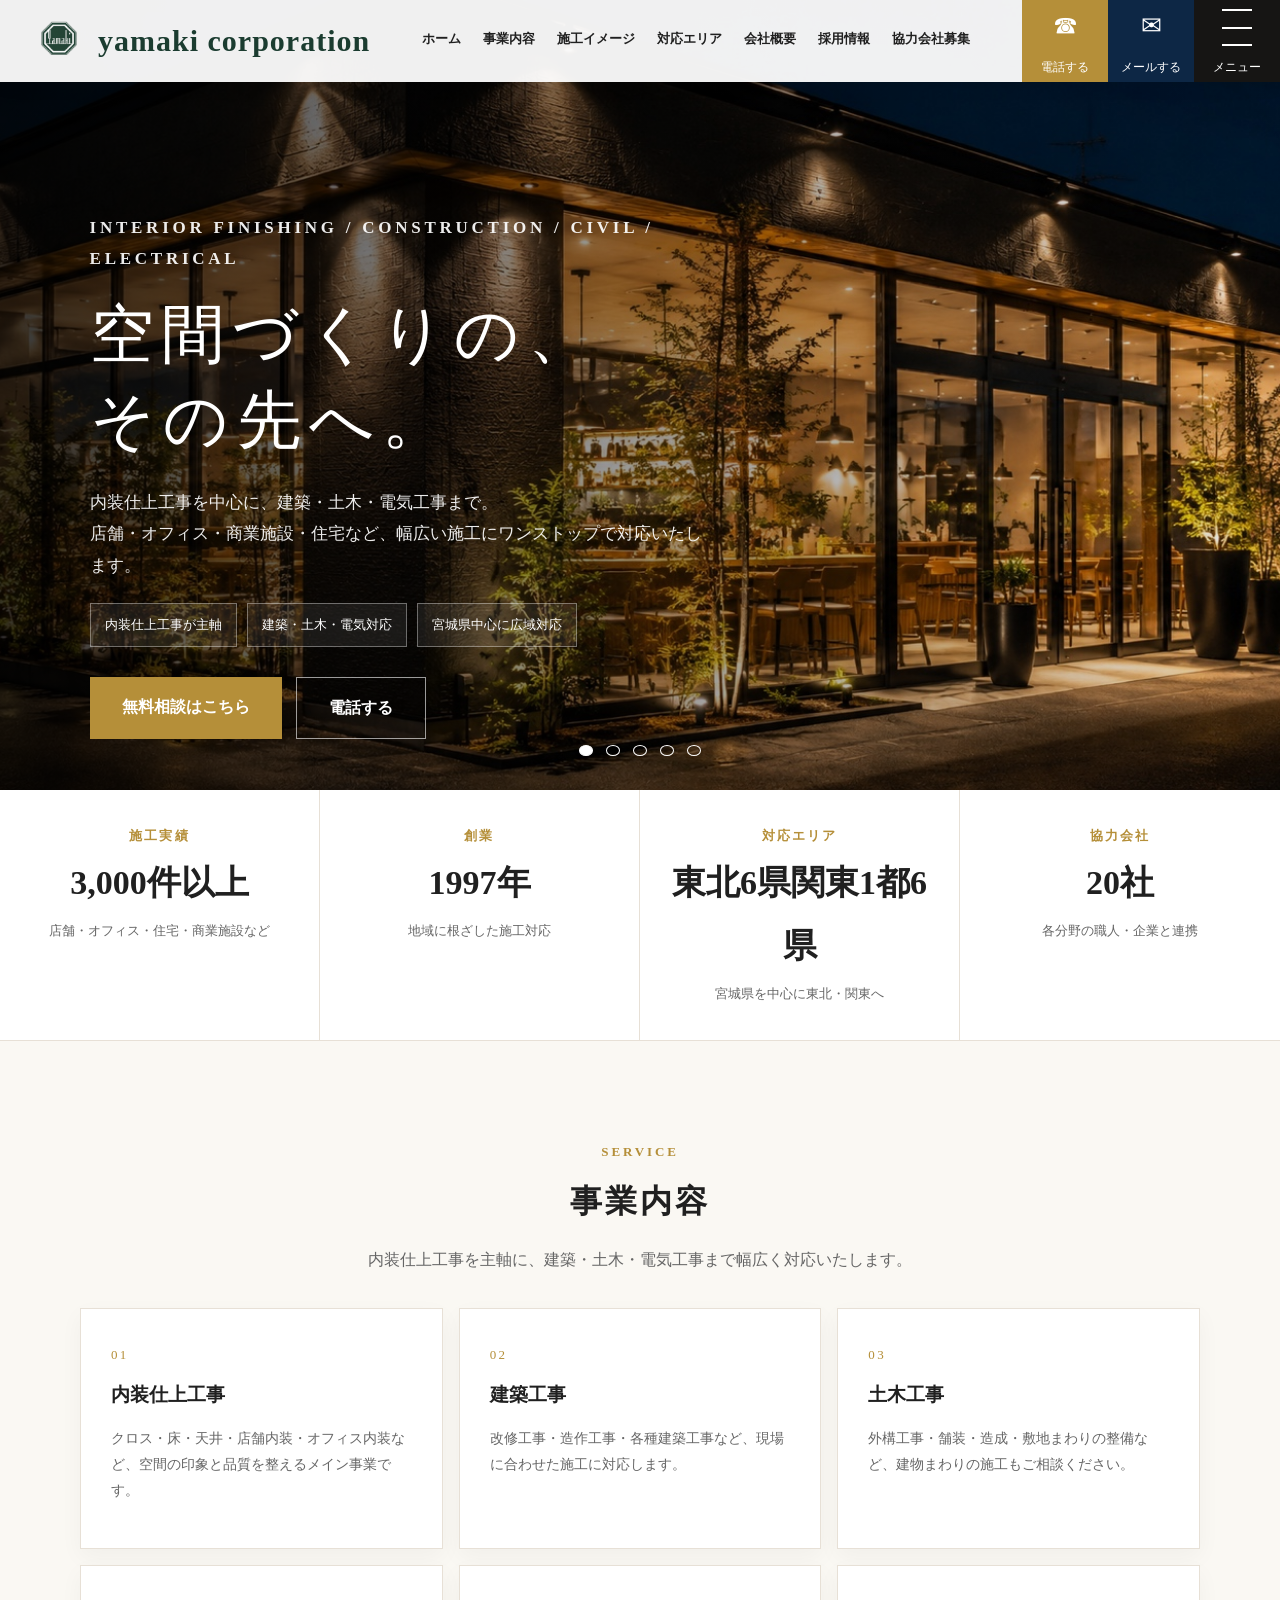
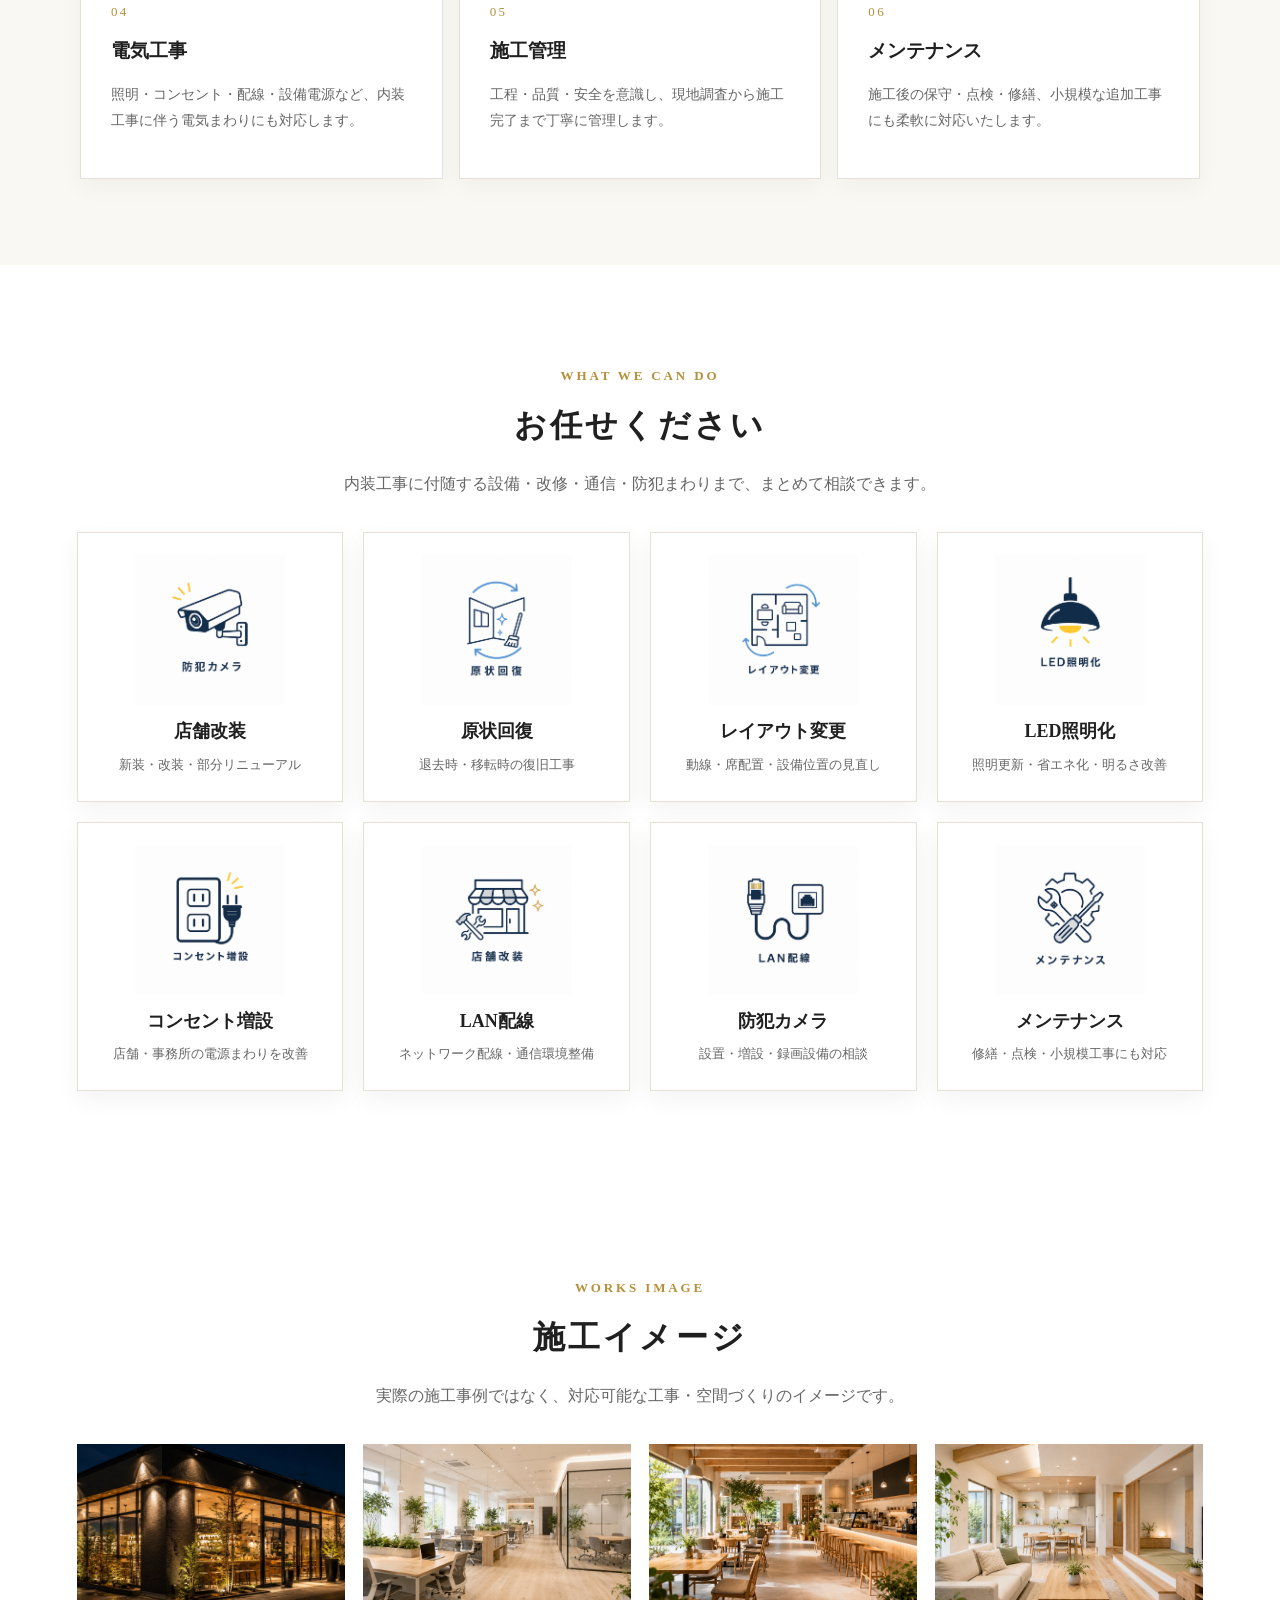
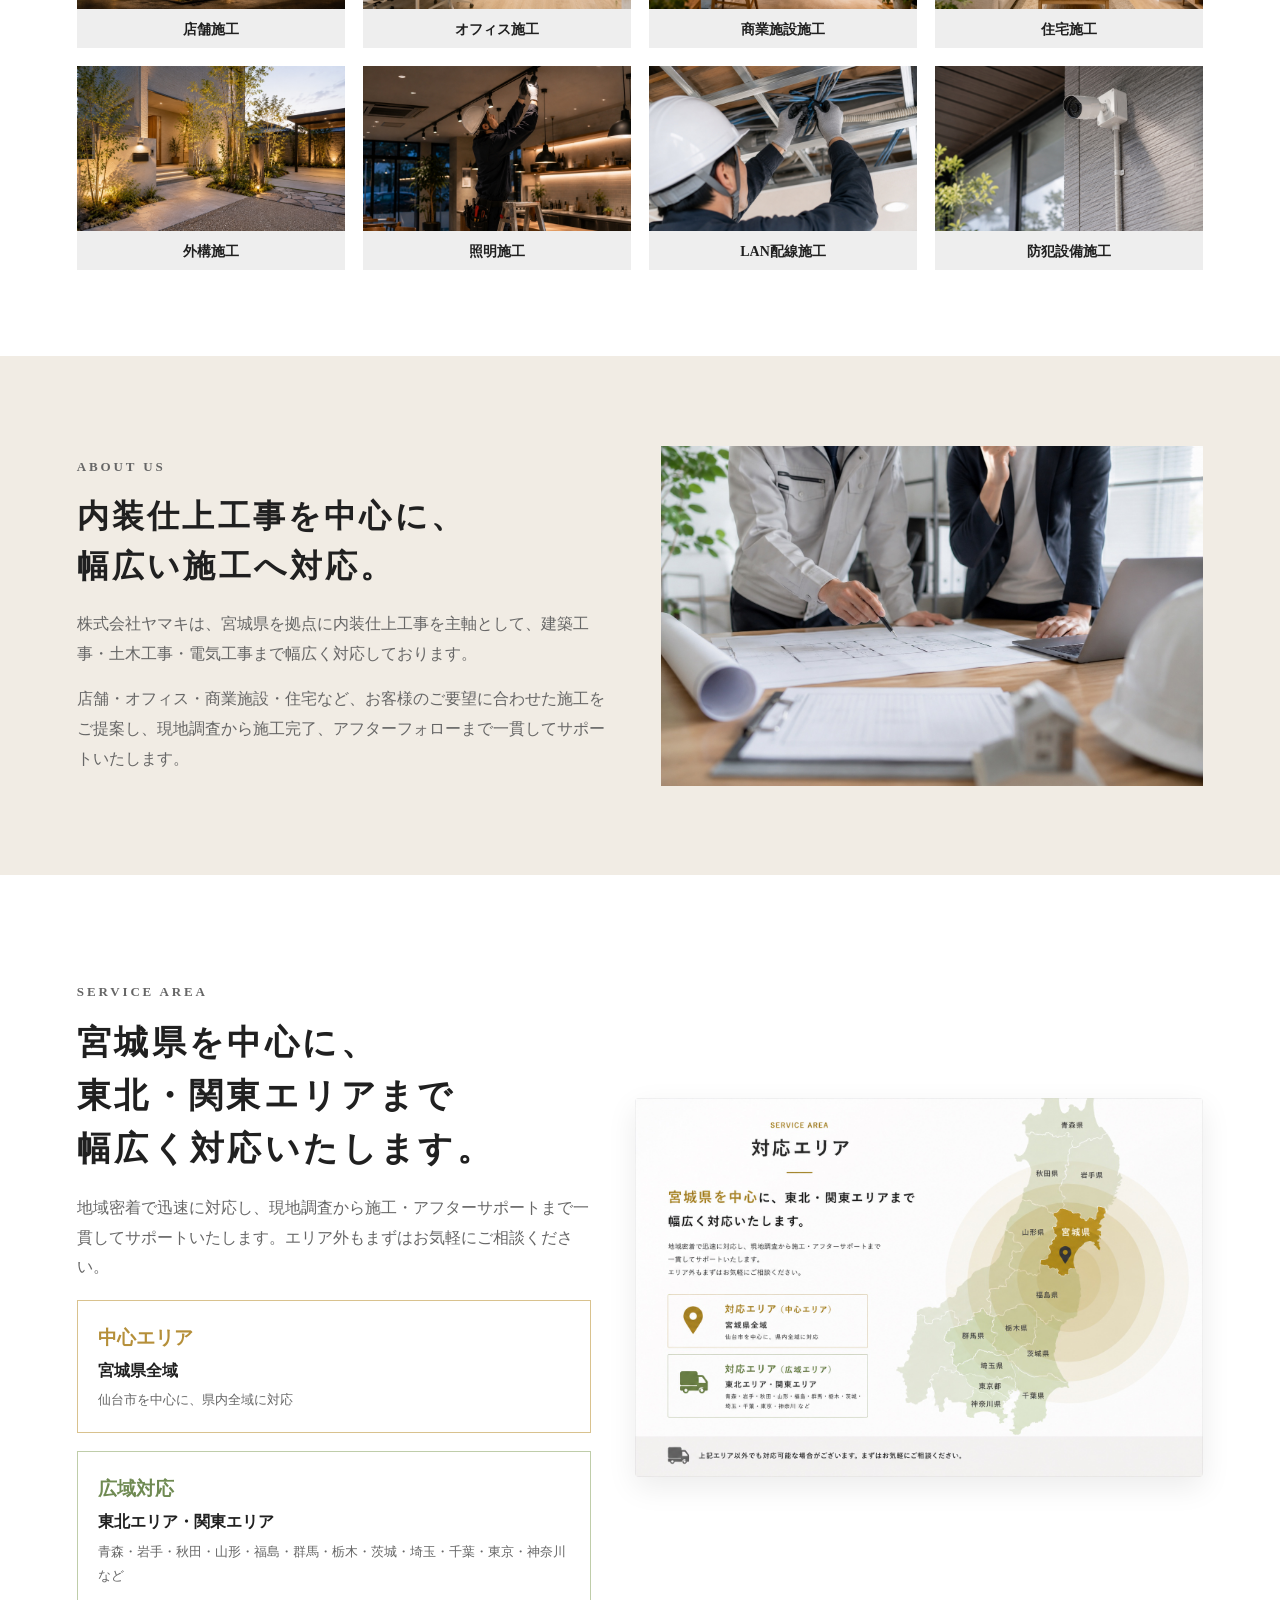
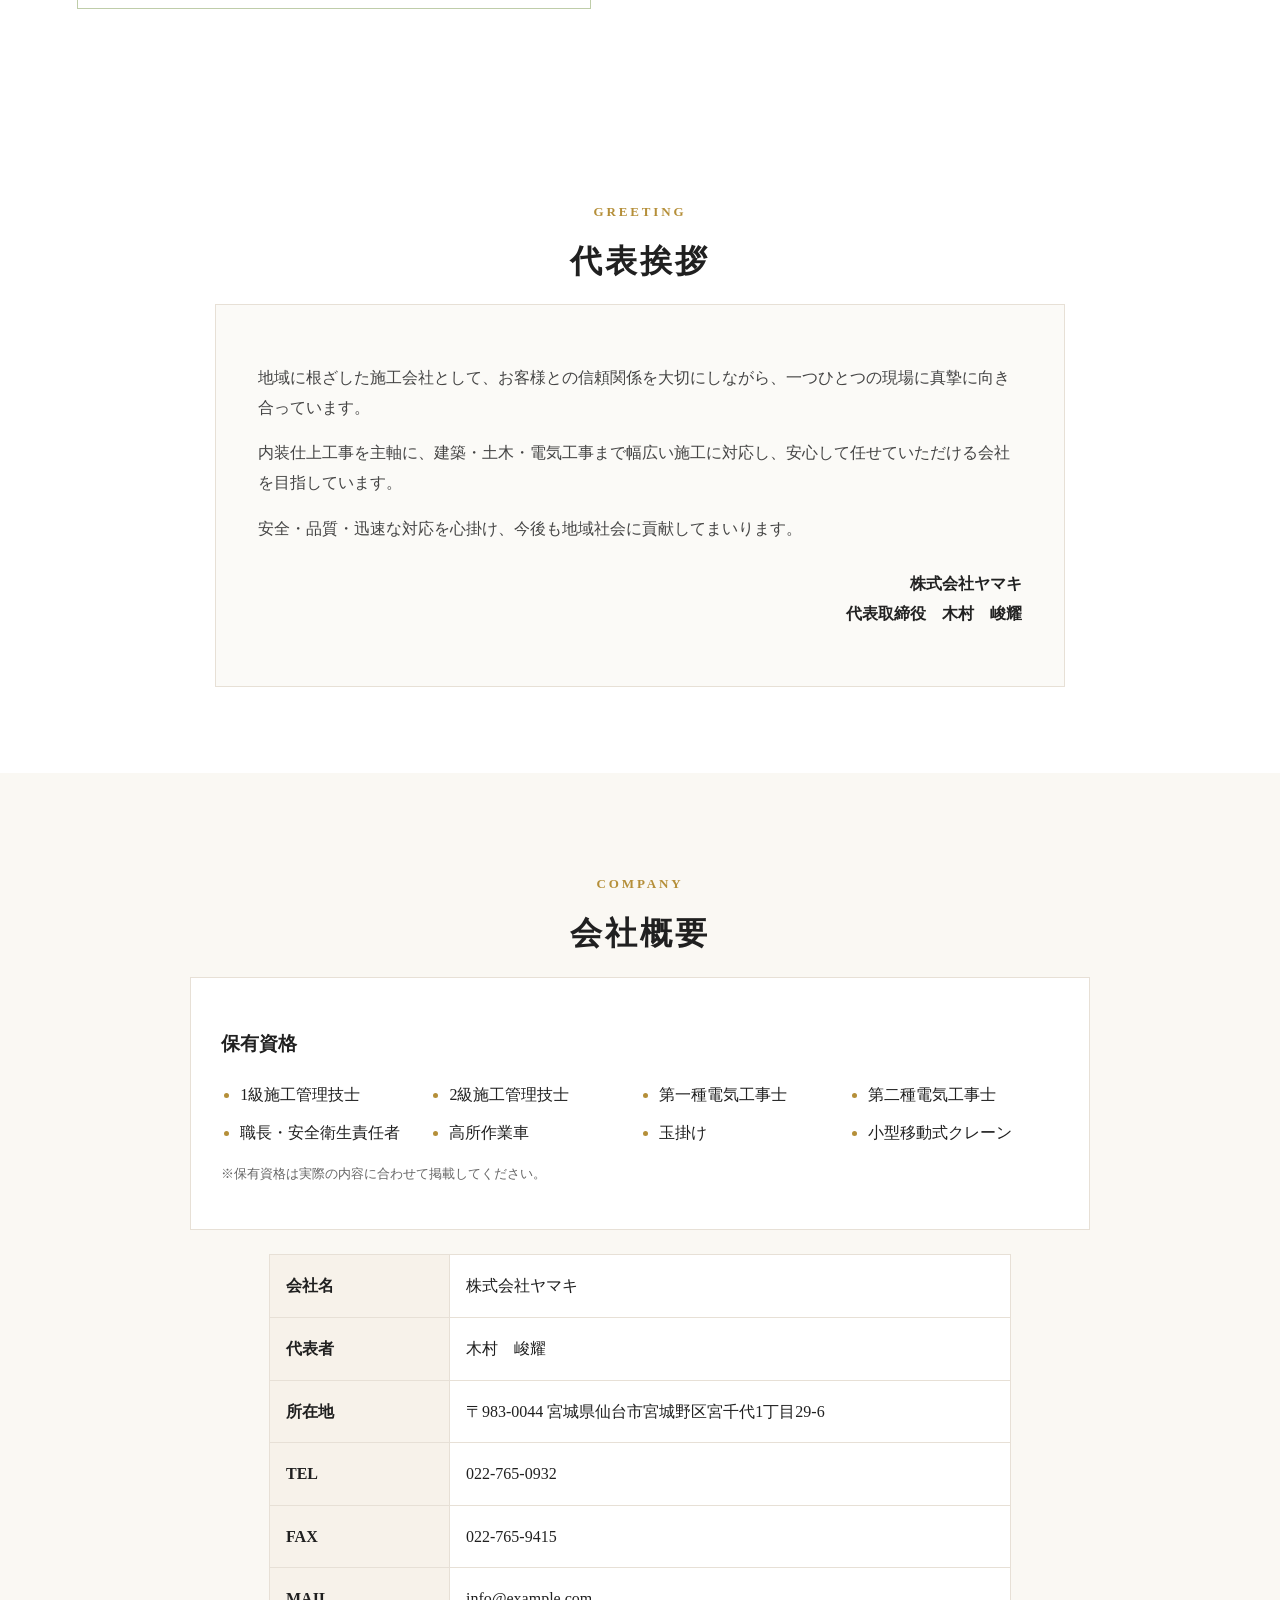
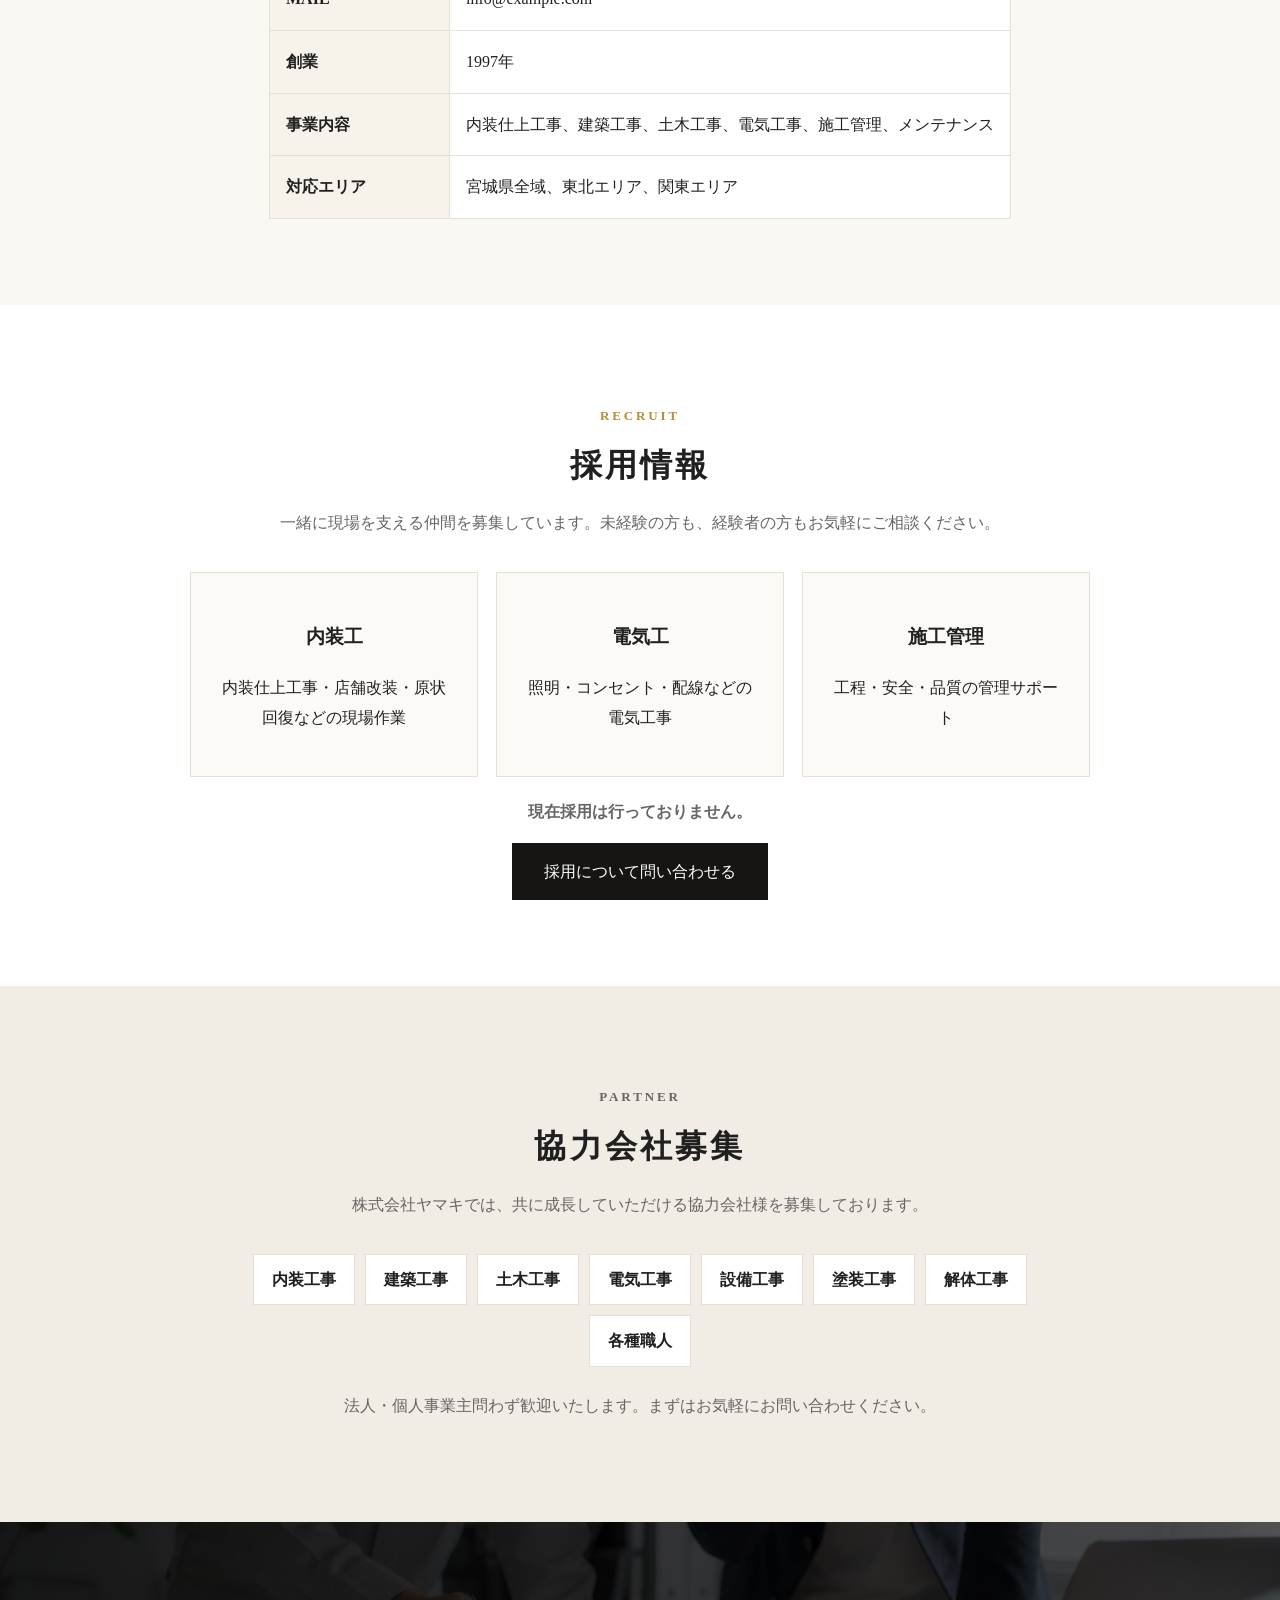
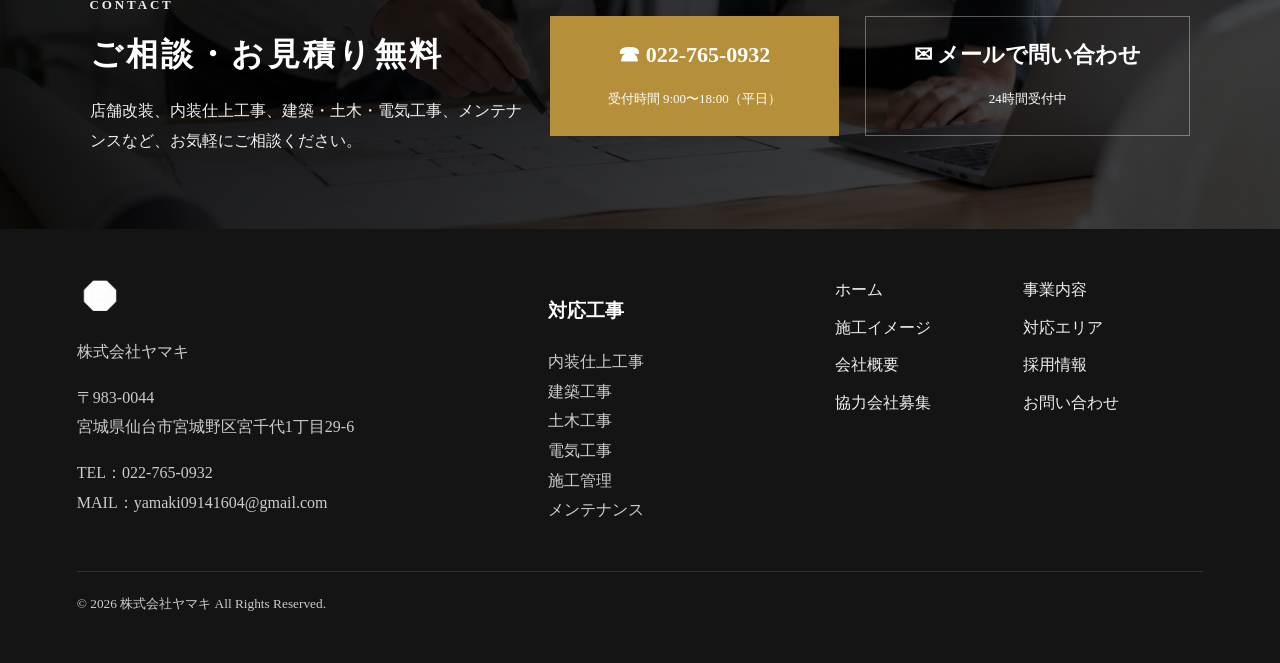
==== index.html @ 766de08d "Update index.html" ====
<!DOCTYPE html>
<html lang="ja">
<head>
  <meta charset="UTF-8" />
  <meta name="viewport" content="width=device-width, initial-scale=1.0" />
  <title>株式会社ヤマキ | 内装仕上工事・建築・土木・電気工事</title>
  <meta name="description" content="宮城県を中心に、内装仕上工事を主軸として建築工事・土木工事・電気工事・通信工事・防犯設備工事まで幅広く対応する総合施工会社です。">
  <link rel="stylesheet" href="style.css" />
</head>
<body>
<header class="site-header">
  <a href="#top" class="brand">
    <img src="assets/logo.png" alt="logo">

    <span class="brand-name">
      yamaki corporation
    </span>
  </a>
  <nav class="nav">
    <a href="#top">ホーム</a>
    <a href="#service">事業内容</a>
    <a href="#works">施工イメージ</a>
    <a href="#area">対応エリア</a>
    <a href="#company">会社概要</a>
    <a href="#recruit">採用情報</a>
    <a href="#partner">協力会社募集</a>
  </nav>
  <div class="actions">
    <a class="action tel" href="tel:022-765-0932"><span>☎</span><small>電話する</small></a>
    <a class="action mail" href="mailto:info@example.com"><span>✉</span><small>メールする</small></a>
    <button class="menu" id="menuBtn" aria-label="メニュー"><span></span><span></span><span></span><small>メニュー</small></button>
  </div>
</header>

<div class="drawer" id="drawer">
  <a href="#top">ホーム</a>
  <a href="#service">事業内容</a>
  <a href="#works">施工イメージ</a>
  <a href="#area">対応エリア</a>
  <a href="#greeting">代表挨拶</a>
  <a href="#company">会社概要</a>
  <a href="#recruit">採用情報</a>
  <a href="#partner">協力会社募集</a>
  <a href="#contact">お問い合わせ</a>
</div>

<section id="top" class="hero">
  <div class="slide active" style="background-image:url('assets/hero-night.jpg')"></div>
  <div class="slide" style="background-image:url('assets/cafe.jpg')"></div>
  <div class="slide" style="background-image:url('assets/office.jpg')"></div>
  <div class="slide" style="background-image:url('assets/hero-lighting.jpg')"></div>
  <div class="slide" style="background-image:url('assets/exterior.jpg')"></div>
  <div class="shade"></div>
  <div class="hero-text">
    <p class="en">INTERIOR FINISHING / CONSTRUCTION / CIVIL / ELECTRICAL</p>
    <h1>空間づくりの、<br>その先へ。</h1>
    <p>内装仕上工事を中心に、建築・土木・電気工事まで。<br>店舗・オフィス・商業施設・住宅など、幅広い施工にワンストップで対応いたします。</p>
    <div class="hero-points">
      <span>内装仕上工事が主軸</span>
      <span>建築・土木・電気対応</span>
      <span>宮城県中心に広域対応</span>
    </div>
    <div class="hero-buttons">
      <a href="#contact">無料相談はこちら</a>
      <a href="tel:0220000000" class="outline">電話する</a>
    </div>
  </div>
  <div class="dots" id="dots"></div>
</section>

<main>
<section class="stats">
  <article><span>施工実績</span><strong>3,000件以上</strong><p>店舗・オフィス・住宅・商業施設など</p></article>
  <article><span>創業</span><strong>1997年</strong><p>地域に根ざした施工対応</p></article>
  <article><span>対応エリア</span><strong>東北6県関東1都6県</strong><p>宮城県を中心に東北・関東へ</p></article>
  <article><span>協力会社</span><strong>20社</strong><p>各分野の職人・企業と連携</p></article>
</section>

<section id="service" class="section core-service">
  <p class="en">SERVICE</p>
  <h2>事業内容</h2>
  <p class="lead">内装仕上工事を主軸に、建築・土木・電気工事まで幅広く対応いたします。</p>
  <div class="core-grid">
    <article><span>01</span><h3>内装仕上工事</h3><p>クロス・床・天井・店舗内装・オフィス内装など、空間の印象と品質を整えるメイン事業です。</p></article>
    <article><span>02</span><h3>建築工事</h3><p>改修工事・造作工事・各種建築工事など、現場に合わせた施工に対応します。</p></article>
    <article><span>03</span><h3>土木工事</h3><p>外構工事・舗装・造成・敷地まわりの整備など、建物まわりの施工もご相談ください。</p></article>
    <article><span>04</span><h3>電気工事</h3><p>照明・コンセント・配線・設備電源など、内装工事に伴う電気まわりにも対応します。</p></article>
    <article><span>05</span><h3>施工管理</h3><p>工程・品質・安全を意識し、現地調査から施工完了まで丁寧に管理します。</p></article>
    <article><span>06</span><h3>メンテナンス</h3><p>施工後の保守・点検・修繕、小規模な追加工事にも柔軟に対応いたします。</p></article>
  </div>
</section>

<section class="section icon-service">
  <p class="en">WHAT WE CAN DO</p>
  <h2>お任せください</h2>
  <p class="lead">内装工事に付随する設備・改修・通信・防犯まわりまで、まとめて相談できます。</p>
  <div class="icon-grid">
    <article><img src="assets/icon-shop.png" alt="店舗改装"><h3>店舗改装</h3><p>新装・改装・部分リニューアル</p></article>
    <article><img src="assets/icon-restore.png" alt="原状回復"><h3>原状回復</h3><p>退去時・移転時の復旧工事</p></article>
    <article><img src="assets/icon-layout.png" alt="レイアウト変更"><h3>レイアウト変更</h3><p>動線・席配置・設備位置の見直し</p></article>
    <article><img src="assets/icon-led.png" alt="LED照明化"><h3>LED照明化</h3><p>照明更新・省エネ化・明るさ改善</p></article>
    <article><img src="assets/icon-outlet.png" alt="コンセント増設"><h3>コンセント増設</h3><p>店舗・事務所の電源まわりを改善</p></article>
    <article><img src="assets/icon-lan.png" alt="LAN配線"><h3>LAN配線</h3><p>ネットワーク配線・通信環境整備</p></article>
    <article><img src="assets/icon-camera.png" alt="防犯カメラ"><h3>防犯カメラ</h3><p>設置・増設・録画設備の相談</p></article>
    <article><img src="assets/icon-maintenance.png" alt="メンテナンス"><h3>メンテナンス</h3><p>修繕・点検・小規模工事にも対応</p></article>
  </div>
</section>

<section id="works" class="section works">
  <p class="en">WORKS IMAGE</p>
  <h2>施工イメージ</h2>
  <p class="lead">実際の施工事例ではなく、対応可能な工事・空間づくりのイメージです。</p>
  <div class="works-grid">
    <figure><img src="assets/hero-night.jpg" alt="店舗施工"><figcaption>店舗施工</figcaption></figure>
    <figure><img src="assets/office.jpg" alt="オフィス施工"><figcaption>オフィス施工</figcaption></figure>
    <figure><img src="assets/cafe.jpg" alt="商業施設施工"><figcaption>商業施設施工</figcaption></figure>
    <figure><img src="assets/home.jpg" alt="住宅施工"><figcaption>住宅施工</figcaption></figure>
    <figure><img src="assets/exterior.jpg" alt="外構施工"><figcaption>外構施工</figcaption></figure>
    <figure><img src="assets/hero-lighting.jpg" alt="照明施工"><figcaption>照明施工</figcaption></figure>
    <figure><img src="assets/wiring.jpg" alt="LAN配線施工"><figcaption>LAN配線施工</figcaption></figure>
    <figure><img src="assets/camera-complete.jpg" alt="防犯設備施工"><figcaption>防犯設備施工</figcaption></figure>
  </div>
</section>

<section id="about" class="about">
  <div class="about-text">
    <p class="en">ABOUT US</p>
    <h2>内装仕上工事を中心に、<br>幅広い施工へ対応。</h2>
    <p>株式会社ヤマキは、宮城県を拠点に内装仕上工事を主軸として、建築工事・土木工事・電気工事まで幅広く対応しております。</p>
    <p>店舗・オフィス・商業施設・住宅など、お客様のご要望に合わせた施工をご提案し、現地調査から施工完了、アフターフォローまで一貫してサポートいたします。</p>
  </div>
  <img src="assets/meeting.jpg" alt="打ち合わせ風景">
</section>

<section id="area" class="area-section">
  <div class="area-copy">
    <p class="en">SERVICE AREA</p>
    <h2>宮城県を中心に、<br>東北・関東エリアまで<br>幅広く対応いたします。</h2>
    <p>地域密着で迅速に対応し、現地調査から施工・アフターサポートまで一貫してサポートいたします。エリア外もまずはお気軽にご相談ください。</p>
    <div class="area-card"><h3>中心エリア</h3><b>宮城県全域</b><p>仙台市を中心に、県内全域に対応</p></div>
    <div class="area-card wide"><h3>広域対応</h3><b>東北エリア・関東エリア</b><p>青森・岩手・秋田・山形・福島・群馬・栃木・茨城・埼玉・千葉・東京・神奈川 など</p></div>
  </div>
  <div class="map-wrap"><img src="assets/area-map.jpg" alt="対応エリア"></div>
</section>

<section id="greeting" class="greeting section">
  <p class="en">GREETING</p>
  <h2>代表挨拶</h2>
  <div class="greeting-box">
    <p>地域に根ざした施工会社として、お客様との信頼関係を大切にしながら、一つひとつの現場に真摯に向き合っています。</p>
    <p>内装仕上工事を主軸に、建築・土木・電気工事まで幅広い施工に対応し、安心して任せていただける会社を目指しています。</p>
    <p>安全・品質・迅速な対応を心掛け、今後も地域社会に貢献してまいります。</p>
    <p class="signature">株式会社ヤマキ<br>代表取締役　木村　峻耀</p>
  </div>
</section>

<section id="company" class="section company">
  <p class="en">COMPANY</p>
  <h2>会社概要</h2>
  <div class="license-block">
    <h3>保有資格</h3>
    <ul>
      <li>1級施工管理技士</li>
      <li>2級施工管理技士</li>
      <li>第一種電気工事士</li>
      <li>第二種電気工事士</li>
      <li>職長・安全衛生責任者</li>
      <li>高所作業車</li>
      <li>玉掛け</li>
      <li>小型移動式クレーン</li>
    </ul>
    <p>※保有資格は実際の内容に合わせて掲載してください。</p>
  </div>
  <table>
    <tr><th>会社名</th><td>株式会社ヤマキ</td></tr>
    <tr><th>代表者</th><td>木村　峻耀</td></tr>
    <tr><th>所在地</th><td>〒983-0044 宮城県仙台市宮城野区宮千代1丁目29-6</td></tr>
    <tr><th>TEL</th><td>022-765-0932</td></tr>
    <tr><th>FAX</th><td>022-765-9415</td></tr>
    <tr><th>MAIL</th><td>info@example.com</td></tr>
    <tr><th>創業</th><td>1997年</td></tr>
    <tr><th>事業内容</th><td>内装仕上工事、建築工事、土木工事、電気工事、施工管理、メンテナンス</td></tr>
    <tr><th>対応エリア</th><td>宮城県全域、東北エリア、関東エリア</td></tr>
  </table>
</section>

<section id="recruit" class="recruit section">
  <p class="en">RECRUIT</p>
  <h2>採用情報</h2>
  <p class="lead">一緒に現場を支える仲間を募集しています。未経験の方も、経験者の方もお気軽にご相談ください。</p>
  <div class="recruit-grid">
    <article><h3>内装工</h3><p>内装仕上工事・店舗改装・原状回復などの現場作業</p></article>
    <article><h3>電気工</h3><p>照明・コンセント・配線などの電気工事</p></article>
    <article><h3>施工管理</h3><p>工程・安全・品質の管理サポート</p></article>
  </div>
  <p class="recruit-note">現在採用は行っておりません。</p>
  <a class="recruit-btn" href="#contact">採用について問い合わせる</a>
</section>

<section id="partner" class="partner section">
  <p class="en">PARTNER</p>
  <h2>協力会社募集</h2>
  <p class="lead">株式会社ヤマキでは、共に成長していただける協力会社様を募集しております。</p>
  <div class="partner-tags">
    <span>内装工事</span><span>建築工事</span><span>土木工事</span><span>電気工事</span><span>設備工事</span><span>塗装工事</span><span>解体工事</span><span>各種職人</span>
  </div>
  <p>法人・個人事業主問わず歓迎いたします。まずはお気軽にお問い合わせください。</p>
</section>

<section id="contact" class="contact">
  <div>
    <p class="en">CONTACT</p>
    <h2>ご相談・お見積り無料</h2>
    <p>店舗改装、内装仕上工事、建築・土木・電気工事、メンテナンスなど、お気軽にご相談ください。</p>
  </div>
  <a class="contact-tel" href="tel:022-765-0932">☎ 022-765-0932<br><small>受付時間 9:00〜18:00（平日）</small></a>
  <a class="contact-mail" href="mailto:info@example.com">✉ メールで問い合わせ<br><small>24時間受付中</small></a>
</section>
</main>

<footer>
  <div class="footer-company">
    <img src="assets/logo.png" alt="logo">
    <p>株式会社ヤマキ</p>
    <p>〒983-0044<br>宮城県仙台市宮城野区宮千代1丁目29-6</p>
    <p>TEL：022-765-0932<br>MAIL：yamaki09141604@gmail.com</p>
  </div>
  <div class="footer-area">
    <h3>対応工事</h3>
    <p>内装仕上工事<br>建築工事<br>土木工事<br>電気工事<br>施工管理<br>メンテナンス</p>
  </div>
  <div class="footer-links">
    <a href="#top">ホーム</a><a href="#service">事業内容</a><a href="#works">施工イメージ</a><a href="#area">対応エリア</a><a href="#company">会社概要</a><a href="#recruit">採用情報</a><a href="#partner">協力会社募集</a><a href="#contact">お問い合わせ</a>
  </div>
  <small>© 2026 株式会社ヤマキ All Rights Reserved.</small>
</footer>

<script src="script.js"></script>
</body>
</html>
---- style.css ----
:root{--gold:#b58f39;--dark:#161514;--navy:#0d2745;--green:#6f8a52;--text:#202020;--muted:#666;--line:#e7e0d6;--paper:#faf8f3}*{box-sizing:border-box}html{scroll-behavior:smooth}body{margin:0;background:var(--paper);color:var(--text);font-family:"Hiragino Mincho ProN","Yu Mincho",serif;line-height:1.85}a{text-decoration:none;color:inherit}img{display:block;max-width:100%}.site-header{position:fixed;z-index:50;top:0;left:0;right:0;height:82px;background:rgba(255,255,255,.94);display:flex;align-items:center;justify-content:space-between;padding-left:34px;box-shadow:0 2px 18px rgba(0,0,0,.08)}.brand img{height:50px;width:auto}.nav{display:flex;gap:22px;font-weight:700;font-size:13px}.nav a{padding:30px 0;border-bottom:3px solid transparent}.nav a:hover{color:var(--gold);border-color:var(--gold)}.actions{display:flex;height:82px}.action,.menu{width:86px;border:0;color:#fff;display:grid;place-items:center;background:var(--dark);font-family:inherit}.action span{font-size:25px}.action small,.menu small{font-size:12px}.tel{background:var(--gold)}.mail{background:var(--navy)}.menu span{width:30px;height:2px;background:#fff;margin:3px 0}.drawer{position:fixed;right:0;top:82px;width:min(360px,88vw);background:rgba(20,20,20,.96);z-index:45;padding:26px;display:grid;gap:14px;transform:translateX(100%);transition:.3s}.drawer.open{transform:translateX(0)}.drawer a{color:#fff;border-bottom:1px solid rgba(255,255,255,.18);padding:12px}.hero{height:790px;position:relative;overflow:hidden;color:#fff}.slide{position:absolute;inset:0;background-size:cover;background-position:center;opacity:0;transform:scale(1.05);transition:opacity 1s,transform 4s}.slide.active{opacity:1;transform:scale(1)}.shade{position:absolute;inset:0;background:linear-gradient(90deg,rgba(0,0,0,.78),rgba(0,0,0,.43) 44%,rgba(0,0,0,.08))}.hero-text{position:relative;z-index:2;padding:195px 7vw 0;max-width:800px}.en{color:var(--gold);font-family:Georgia,serif;letter-spacing:.22em;font-size:13px;font-weight:700}.hero h1{font-size:64px;line-height:1.35;font-weight:500;letter-spacing:.12em;margin:14px 0 22px}.hero p{font-size:17px;color:rgba(255,255,255,.92)}.hero-points{display:flex;gap:10px;flex-wrap:wrap;margin:22px 0}.hero-points span{border:1px solid rgba(255,255,255,.36);background:rgba(255,255,255,.08);padding:9px 14px;font-size:13px}.hero-buttons{display:flex;gap:14px;margin-top:30px}.hero-buttons a{background:var(--gold);padding:15px 32px;font-weight:700}.hero-buttons .outline{background:transparent;border:1px solid rgba(255,255,255,.6)}.dots{position:absolute;z-index:4;bottom:34px;left:50%;transform:translateX(-50%);display:flex;gap:13px}.dots button{width:11px;height:11px;border-radius:50%;border:1px solid #fff;background:transparent}.dots button.active{background:#fff}.section{padding:86px 6vw;text-align:center}h2{font-size:32px;line-height:1.55;letter-spacing:.1em;font-weight:600;margin:6px 0 18px}.lead{color:var(--muted);max-width:860px;margin:0 auto 34px}.stats{display:grid;grid-template-columns:repeat(4,1fr);background:#fff;border-bottom:1px solid var(--line)}.stats article{padding:34px 20px;text-align:center;border-right:1px solid var(--line)}.stats article:last-child{border-right:0}.stats span{display:block;color:var(--gold);font-weight:700;letter-spacing:.16em;font-size:13px}.stats strong{display:block;font-size:34px;margin:4px 0}.stats p{margin:0;color:var(--muted);font-size:13px}.core-service{background:var(--paper)}.core-grid{display:grid;grid-template-columns:repeat(3,1fr);gap:16px;max-width:1120px;margin:0 auto;text-align:left}.core-grid article{background:#fff;border:1px solid var(--line);padding:30px;box-shadow:0 8px 22px rgba(0,0,0,.04)}.core-grid span{font-family:Georgia,serif;color:var(--gold);letter-spacing:.18em;font-size:13px}.core-grid h3{font-size:19px;margin:8px 0}.core-grid p{font-size:14px;color:var(--muted)}.icon-service{background:#fff}.icon-grid{display:grid;grid-template-columns:repeat(4,1fr);gap:20px;max-width:1180px;margin:0 auto}.icon-grid article{background:#fff;border:1px solid var(--line);box-shadow:0 8px 24px rgba(0,0,0,.05);padding:22px 18px 24px;transition:.25s}.icon-grid article:hover{transform:translateY(-4px);box-shadow:0 14px 34px rgba(0,0,0,.09)}.icon-grid img{height:150px;width:150px;margin:0 auto 10px;object-fit:contain}.icon-grid h3{font-size:18px;margin:8px 0 4px}.icon-grid p{font-size:13px;color:var(--muted);margin:0}.works{background:#fff}.works-grid{display:grid;grid-template-columns:repeat(4,1fr);gap:18px;max-width:1180px;margin:0 auto}.works-grid figure{margin:0;overflow:hidden;background:#eee}.works-grid img{height:165px;width:100%;object-fit:cover;transition:.4s}.works-grid figure:hover img{transform:scale(1.05)}.works-grid figcaption{font-weight:700;margin-top:8px;font-size:14px;padding-bottom:5px}.about{display:grid;grid-template-columns:1fr 1fr;gap:42px;align-items:center;padding:86px 6vw;background:#f1ece4}.about-text h2{text-align:left}.about-text p{color:var(--muted)}.about img{height:340px;width:100%;object-fit:cover}.area-section{padding:92px 6vw;background:#fff;display:grid;grid-template-columns:.95fr 1.05fr;gap:44px;align-items:center}.area-copy h2{text-align:left;font-size:34px}.area-copy>p{color:var(--muted)}.area-card{border:1px solid #d9c28e;padding:20px;margin-top:18px;background:#fff}.area-card h3{margin:0;color:var(--gold)}.area-card.wide{border-color:#bfcda9}.area-card.wide h3{color:var(--green)}.area-card p{margin:3px 0 0;font-size:13px;color:var(--muted)}.map-wrap img{width:100%;border-radius:4px;box-shadow:0 10px 30px rgba(0,0,0,.08)}.greeting{background:#fff}.greeting-box{max-width:850px;margin:0 auto;background:#fbfaf7;border:1px solid var(--line);padding:42px;text-align:left}.greeting-box p{color:#444}.signature{text-align:right;font-weight:700;color:#222!important;margin-top:26px}.company{background:var(--paper)}.license-block{max-width:900px;margin:0 auto 24px;background:#fff;border:1px solid var(--line);padding:30px;text-align:left}.license-block ul{display:grid;grid-template-columns:repeat(4,1fr);gap:8px 18px;margin:15px 0;padding-left:1.2em}.license-block li::marker{color:var(--gold)}.license-block p{color:var(--muted);font-size:13px}.company table{max-width:900px;margin:22px auto 0;border-collapse:collapse;background:#fff;text-align:left}.company th,.company td{border:1px solid var(--line);padding:16px}.company th{width:180px;background:#f7f2ea}.recruit{background:#fff}.recruit-grid{display:grid;grid-template-columns:repeat(3,1fr);gap:18px;max-width:900px;margin:0 auto 20px}.recruit-grid article{background:#fbfaf7;border:1px solid var(--line);padding:28px}.recruit-note{color:var(--muted);font-weight:700}.recruit-btn{display:inline-block;background:var(--dark);color:#fff;padding:14px 32px}.partner{background:#f1ece4}.partner-tags{display:flex;gap:10px;flex-wrap:wrap;justify-content:center;max-width:850px;margin:0 auto 24px}.partner-tags span{background:#fff;border:1px solid var(--line);padding:10px 18px;font-weight:700}.partner p{color:var(--muted)}.contact{background:linear-gradient(90deg,rgba(0,0,0,.9),rgba(0,0,0,.68)),url('assets/meeting.jpg') center/cover;display:grid;grid-template-columns:1.2fr .8fr .9fr;gap:26px;align-items:center;color:#fff;padding:58px 7vw}.contact h2{margin:0;text-align:left}.contact p{color:#eee}.contact a{display:block;text-align:center;padding:18px;border:1px solid rgba(255,255,255,.35);font-size:22px;font-weight:700}.contact-tel{background:var(--gold);border-color:var(--gold)!important}.contact small{font-size:13px;font-weight:400}footer{background:#141414;color:#fff;padding:46px 6vw;display:grid;grid-template-columns:1.2fr .7fr 1fr;gap:30px;align-items:start}footer img{height:46px;filter:brightness(0) invert(1);margin-bottom:14px}footer p,footer small{color:#ccc}.footer-links{display:grid;grid-template-columns:repeat(2,1fr);gap:8px;color:#eee}footer small{grid-column:1/-1;border-top:1px solid rgba(255,255,255,.12);padding-top:20px}@media(max-width:1100px){.nav{display:none}.stats,.icon-grid,.works-grid{grid-template-columns:repeat(2,1fr)}.core-grid{grid-template-columns:1fr 1fr}.area-section,.about,.contact,footer{grid-template-columns:1fr}.hero h1{font-size:46px}.license-block ul{grid-template-columns:repeat(2,1fr)}}@media(max-width:600px){.site-header{height:70px;padding-left:16px}.brand img{height:40px}.actions{height:70px}.action,.menu{width:58px}.action small,.menu small{display:none}.drawer{top:70px}.hero{height:730px}.hero-text{padding:135px 24px 0}.hero h1{font-size:34px}.hero-buttons{display:grid}.section,.area-section,.about{padding:64px 22px}.stats,.icon-grid,.core-grid,.works-grid,.recruit-grid{grid-template-columns:1fr}.icon-grid img{height:135px;width:135px}.area-copy h2{font-size:27px}.license-block ul{grid-template-columns:1fr}.contact{padding:42px 22px}.contact a{font-size:18px}.company th,.company td{display:block;width:100%}.company th{border-bottom:0}}.brand{display:flex;align-items:center;gap:14px}.brand-name{font-family:"Times New Roman",serif;font-size:30px;font-weight:600;color:#1b3c30;letter-spacing:1px;white-space:nowrap}
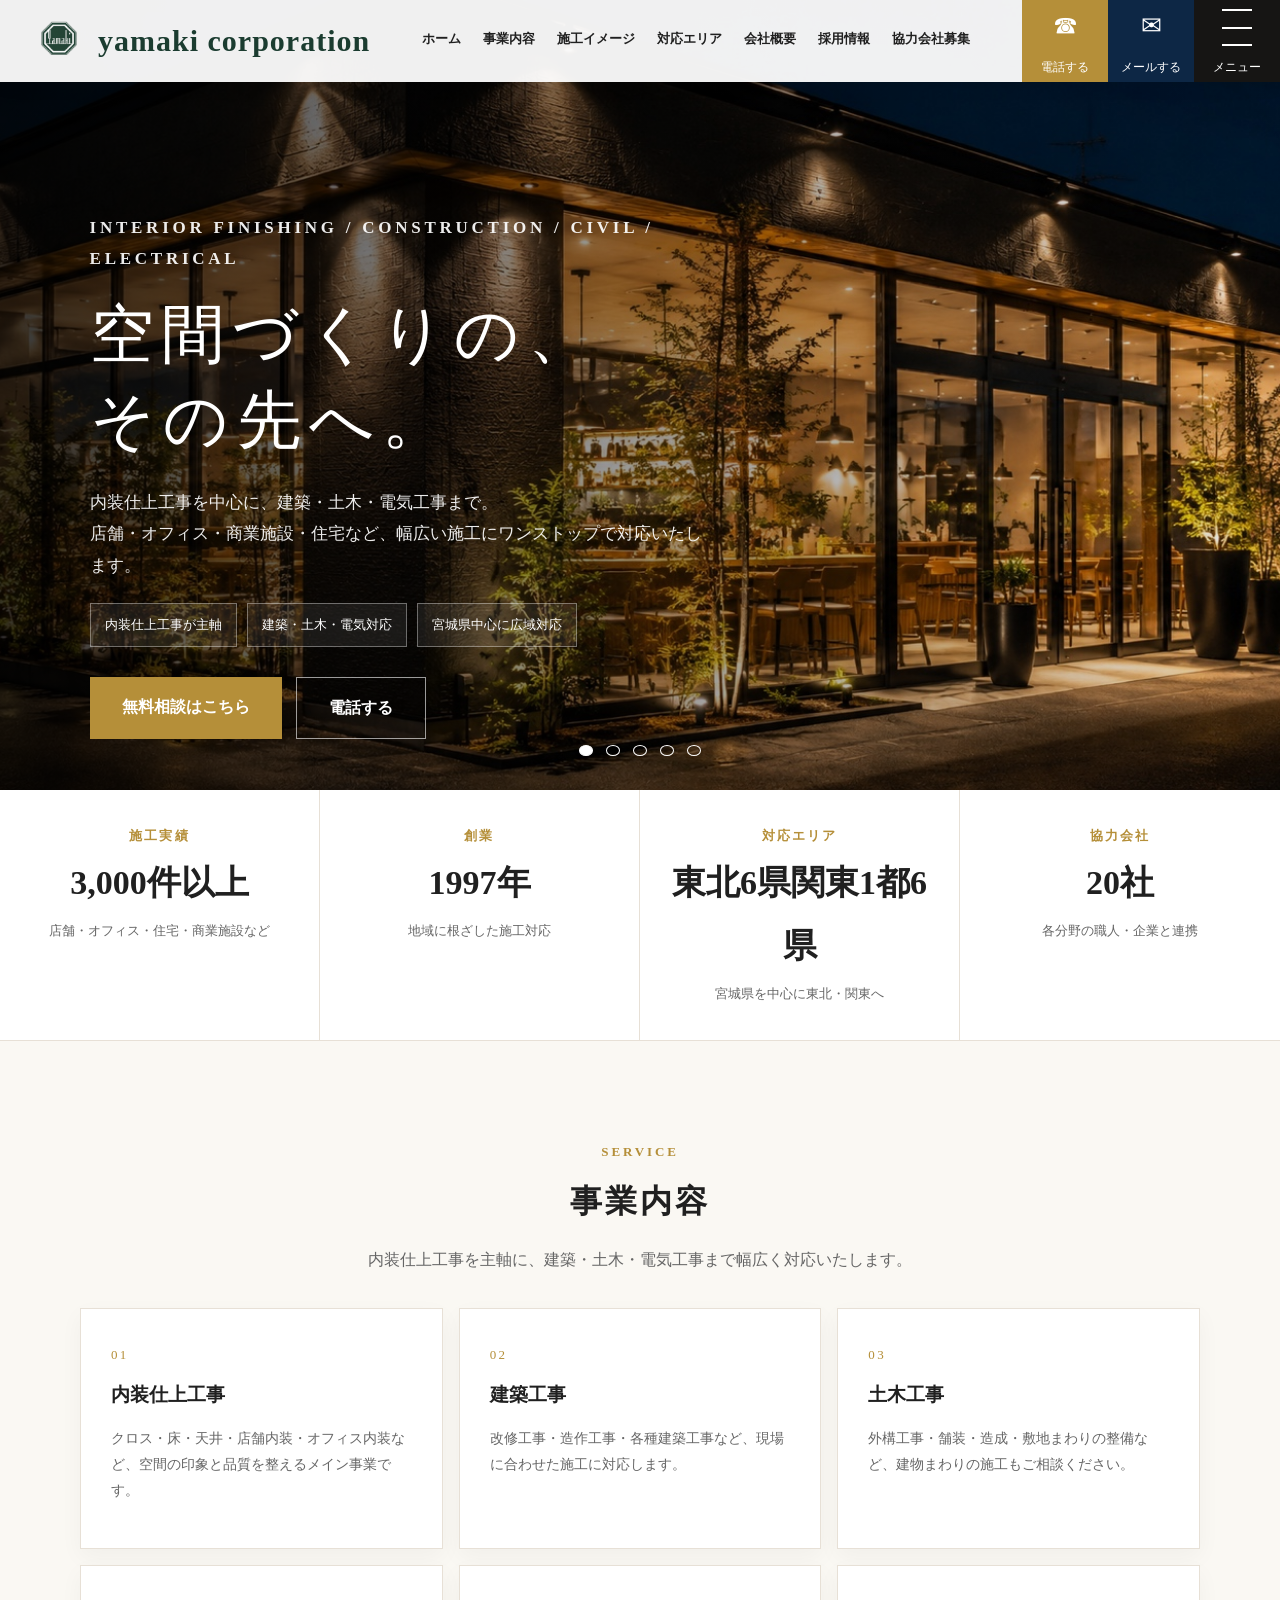
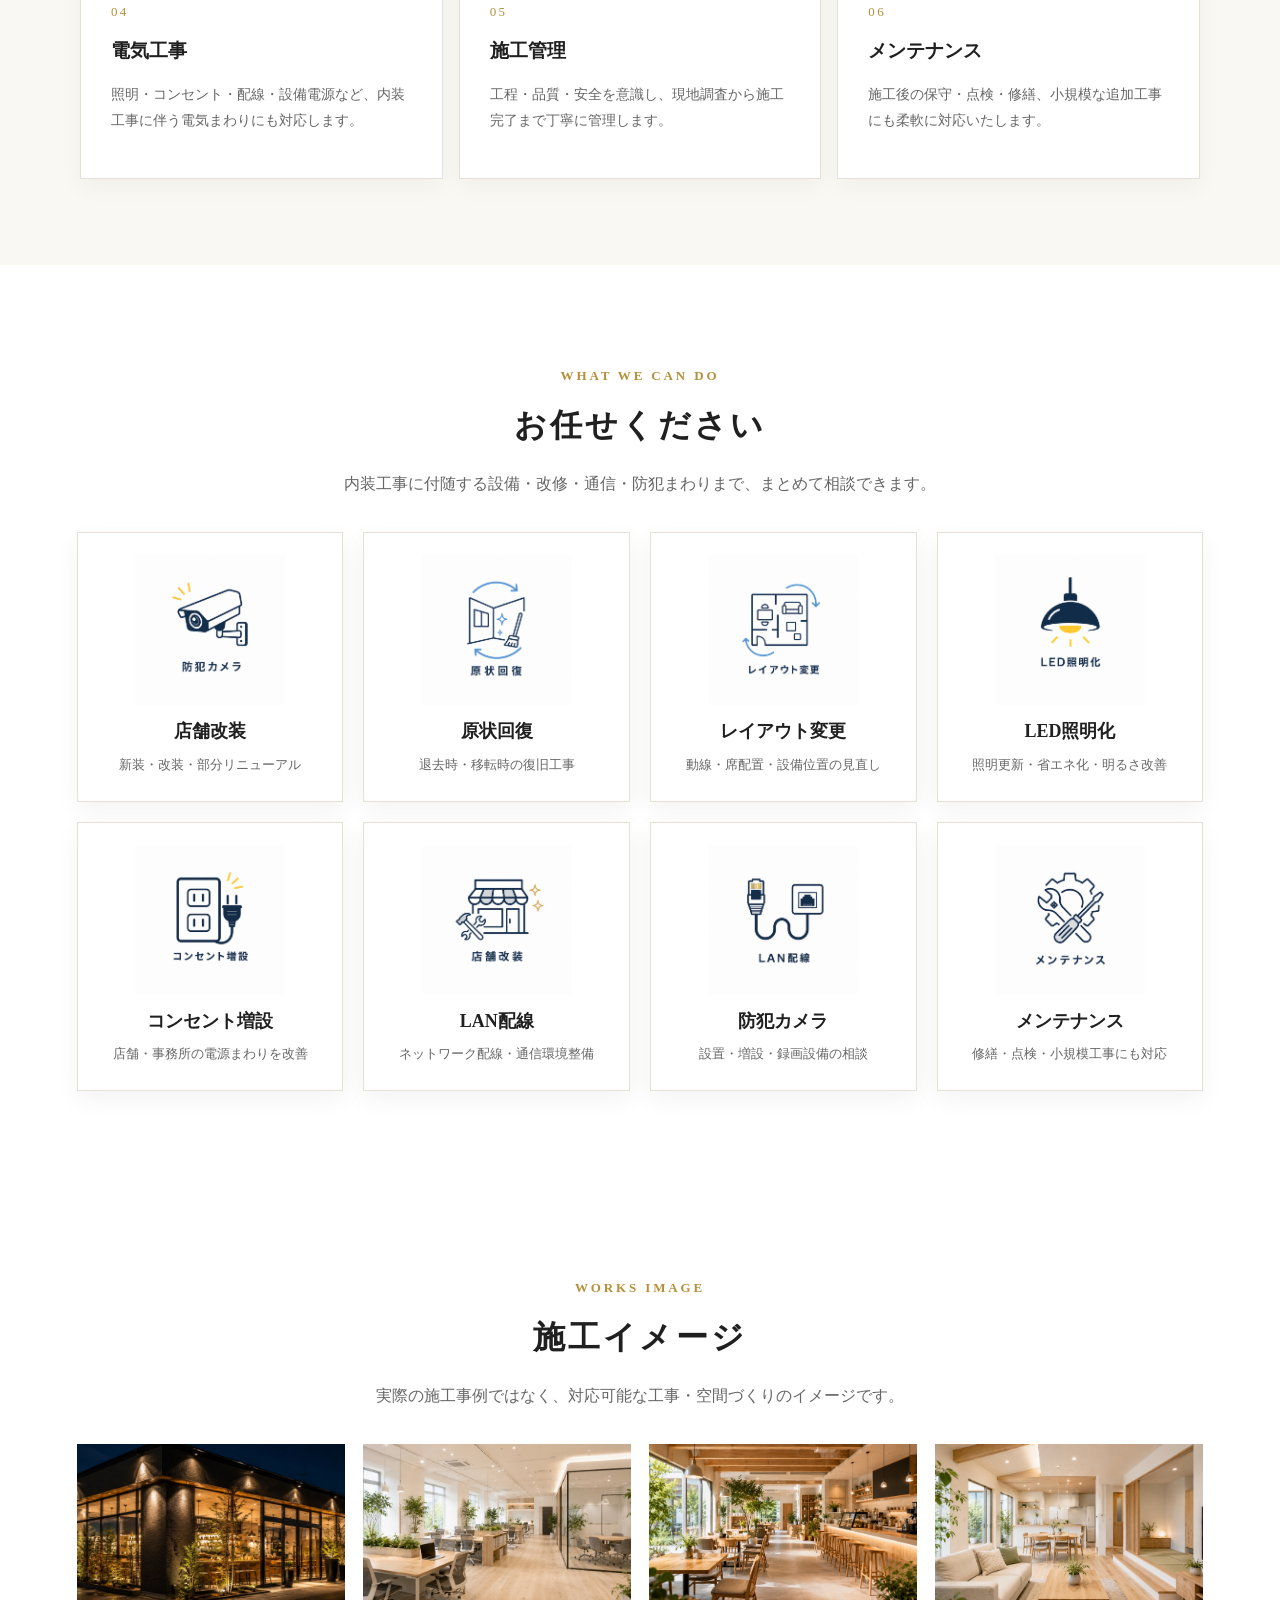
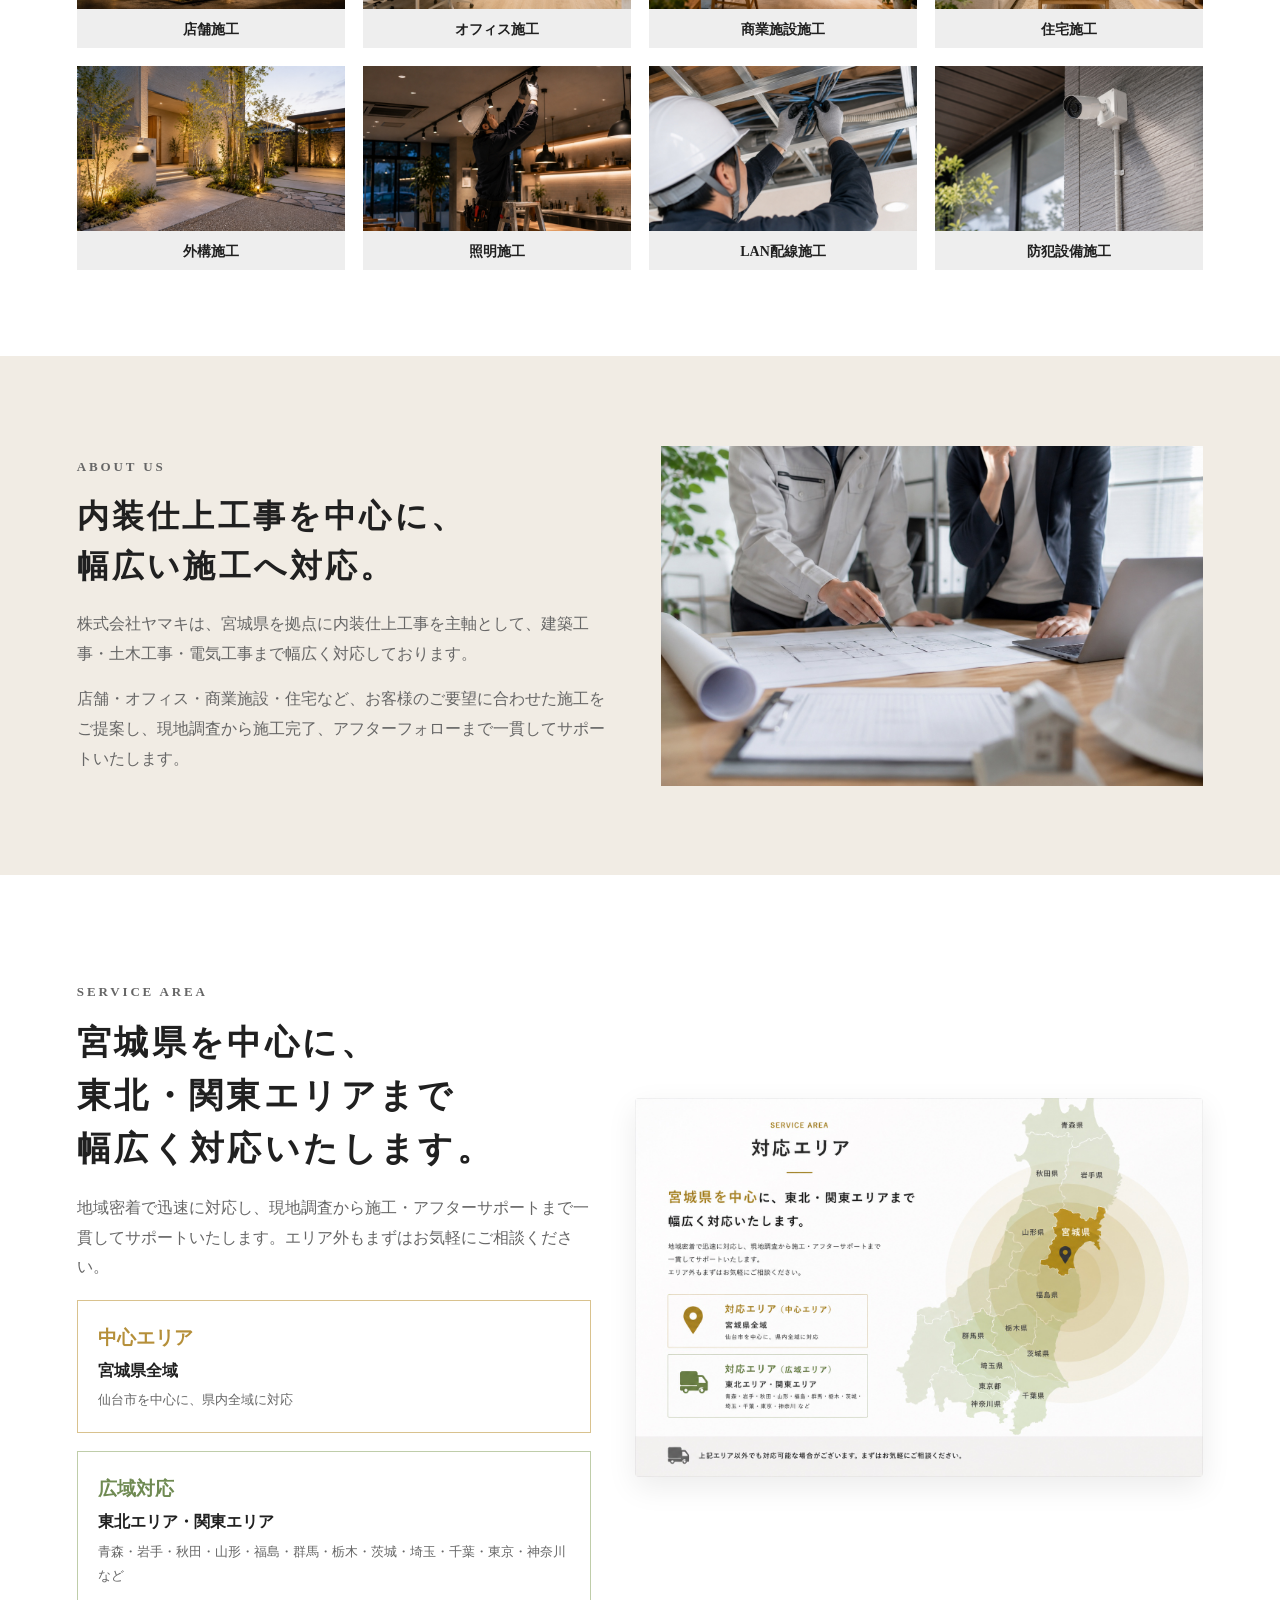
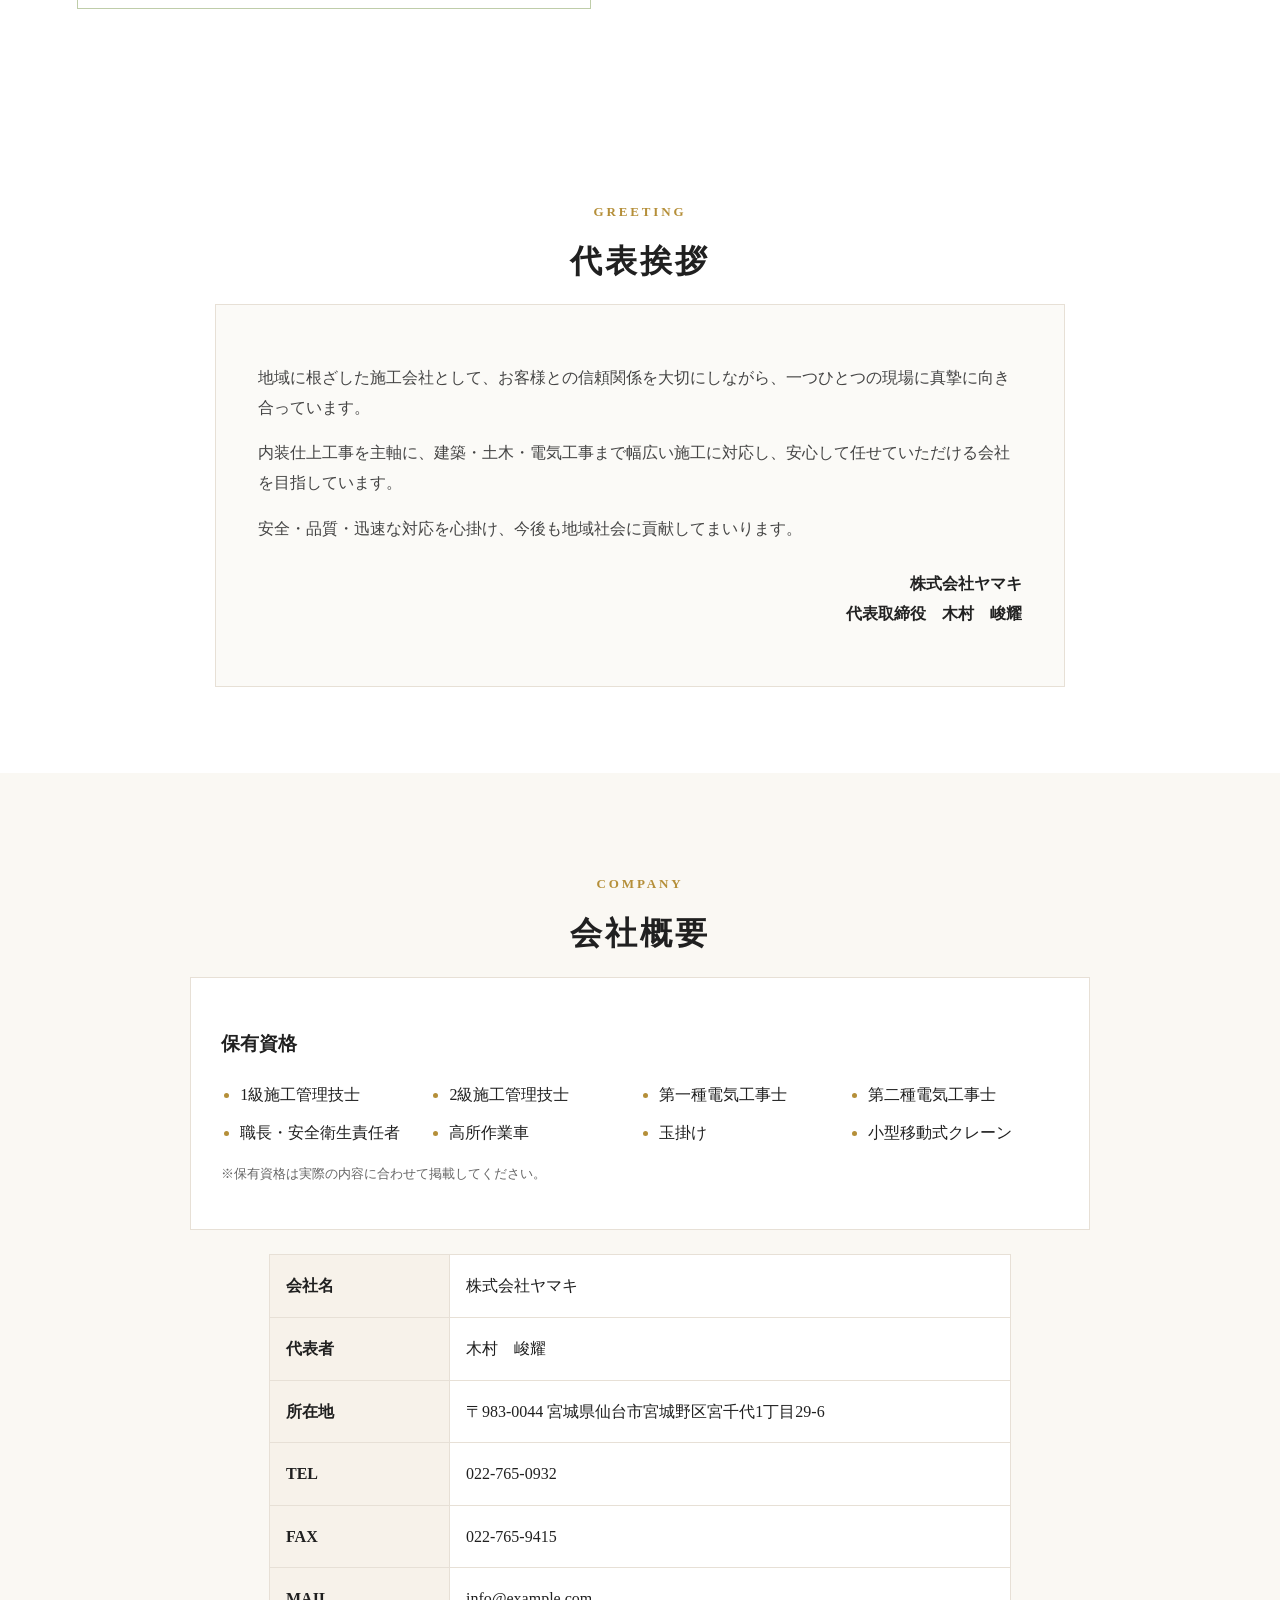
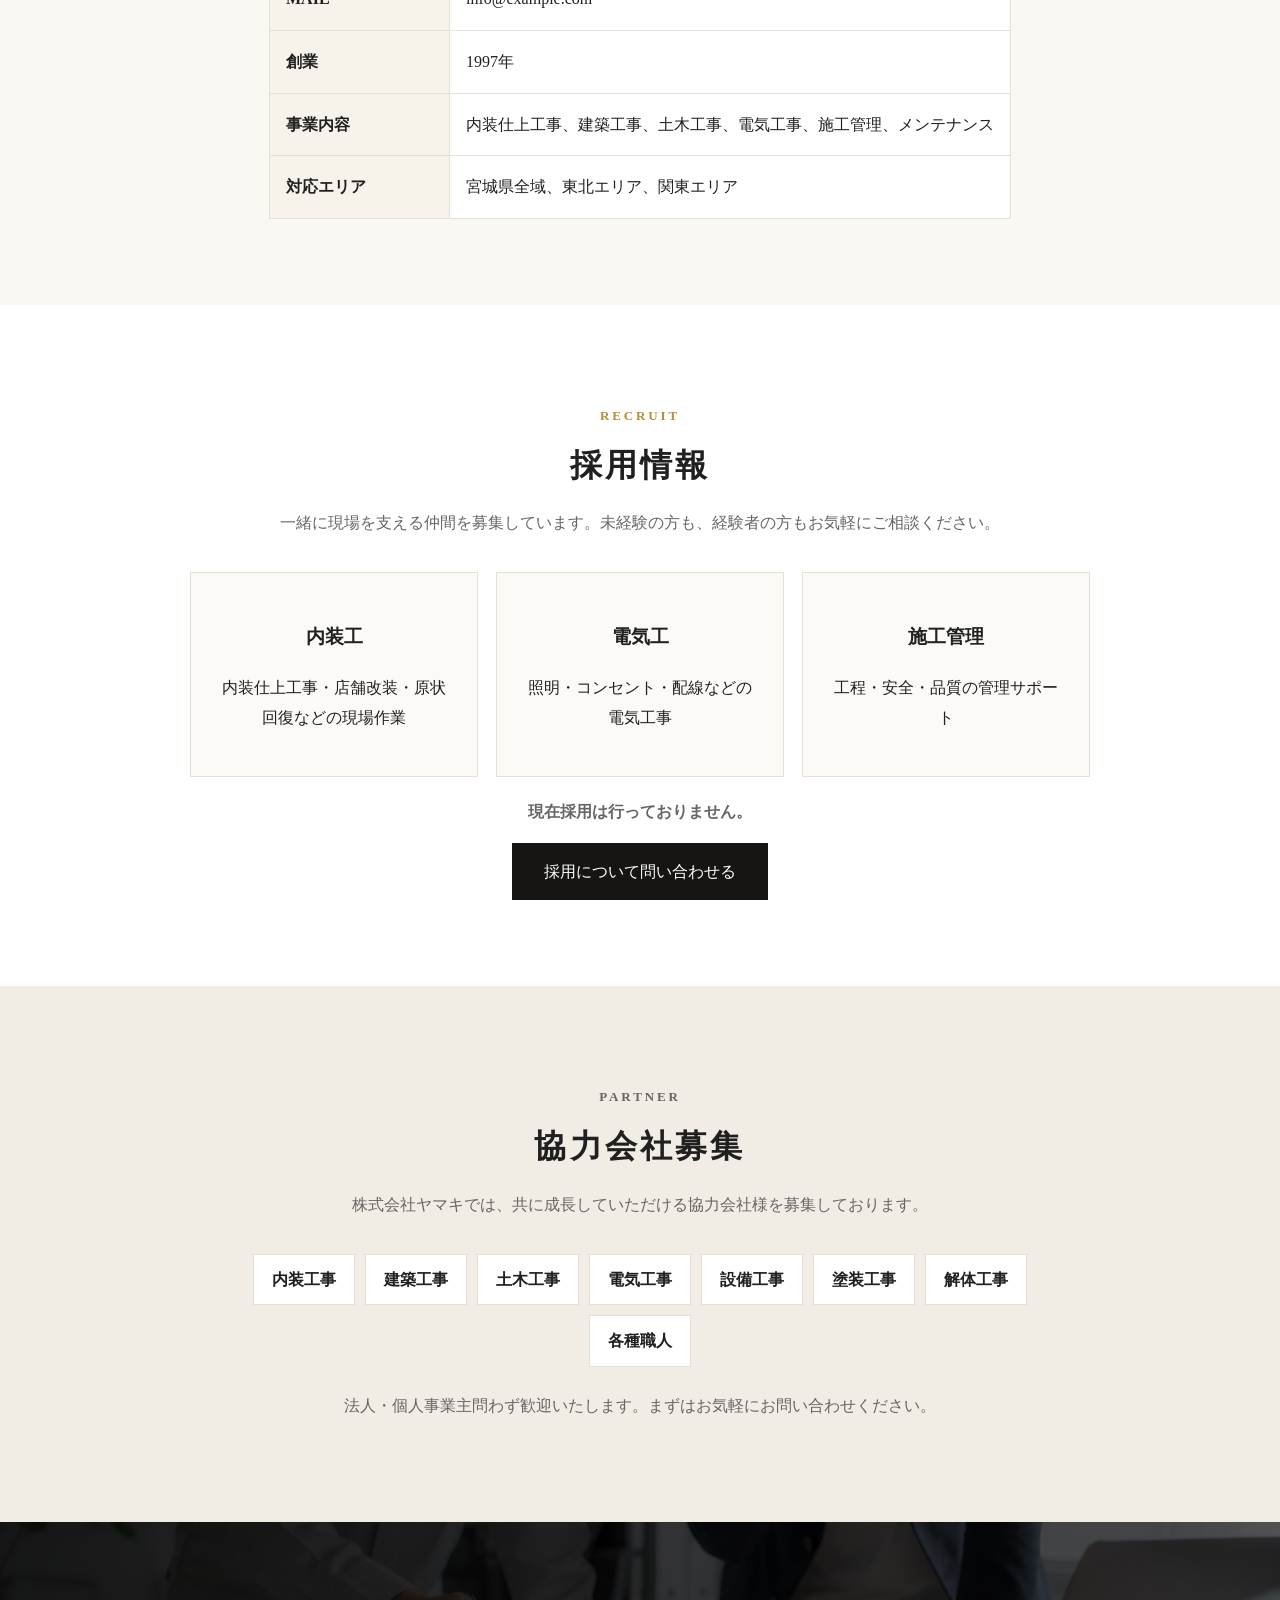
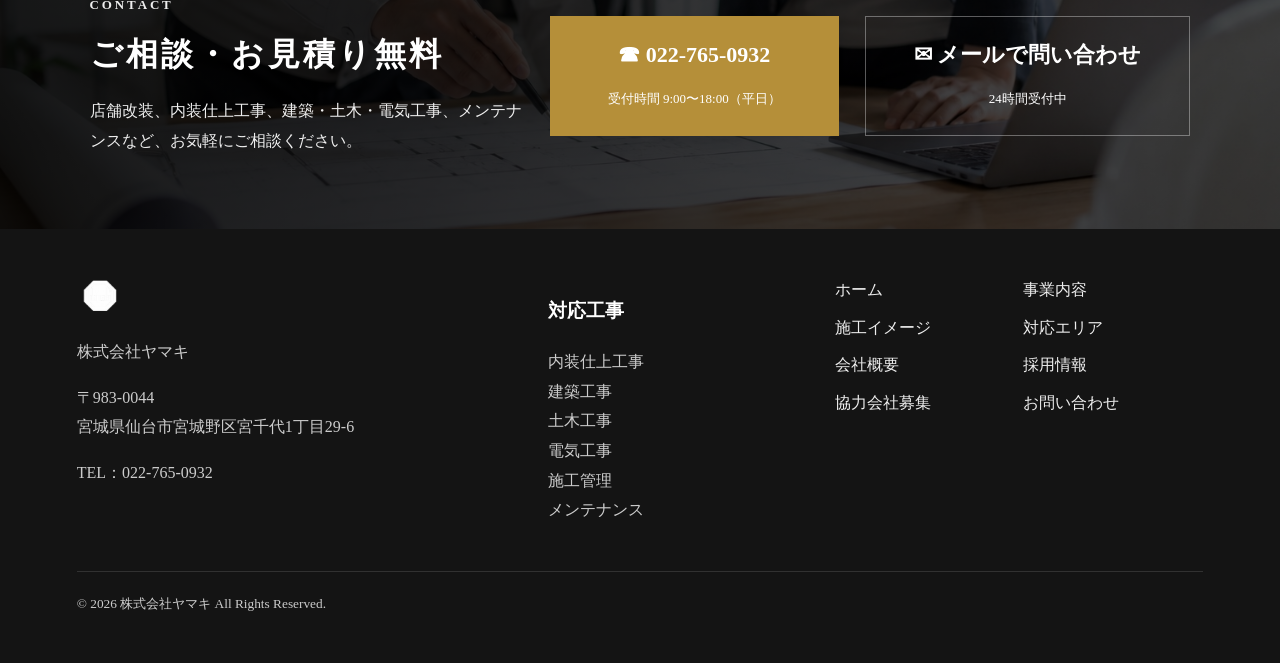
==== commit 2296ed6b: "Update index.html" ====
--- a/index.html
+++ b/index.html
@@ -223,7 +223,7 @@
     <img src="assets/logo.png" alt="logo">
     <p>株式会社ヤマキ</p>
     <p>〒983-0044<br>宮城県仙台市宮城野区宮千代1丁目29-6</p>
-    <p>TEL：022-765-0932<br>MAIL：yamaki09141604@gmail.com</p>
+    <p>TEL：022-765-0932<br></p>
   </div>
   <div class="footer-area">
     <h3>対応工事</h3>
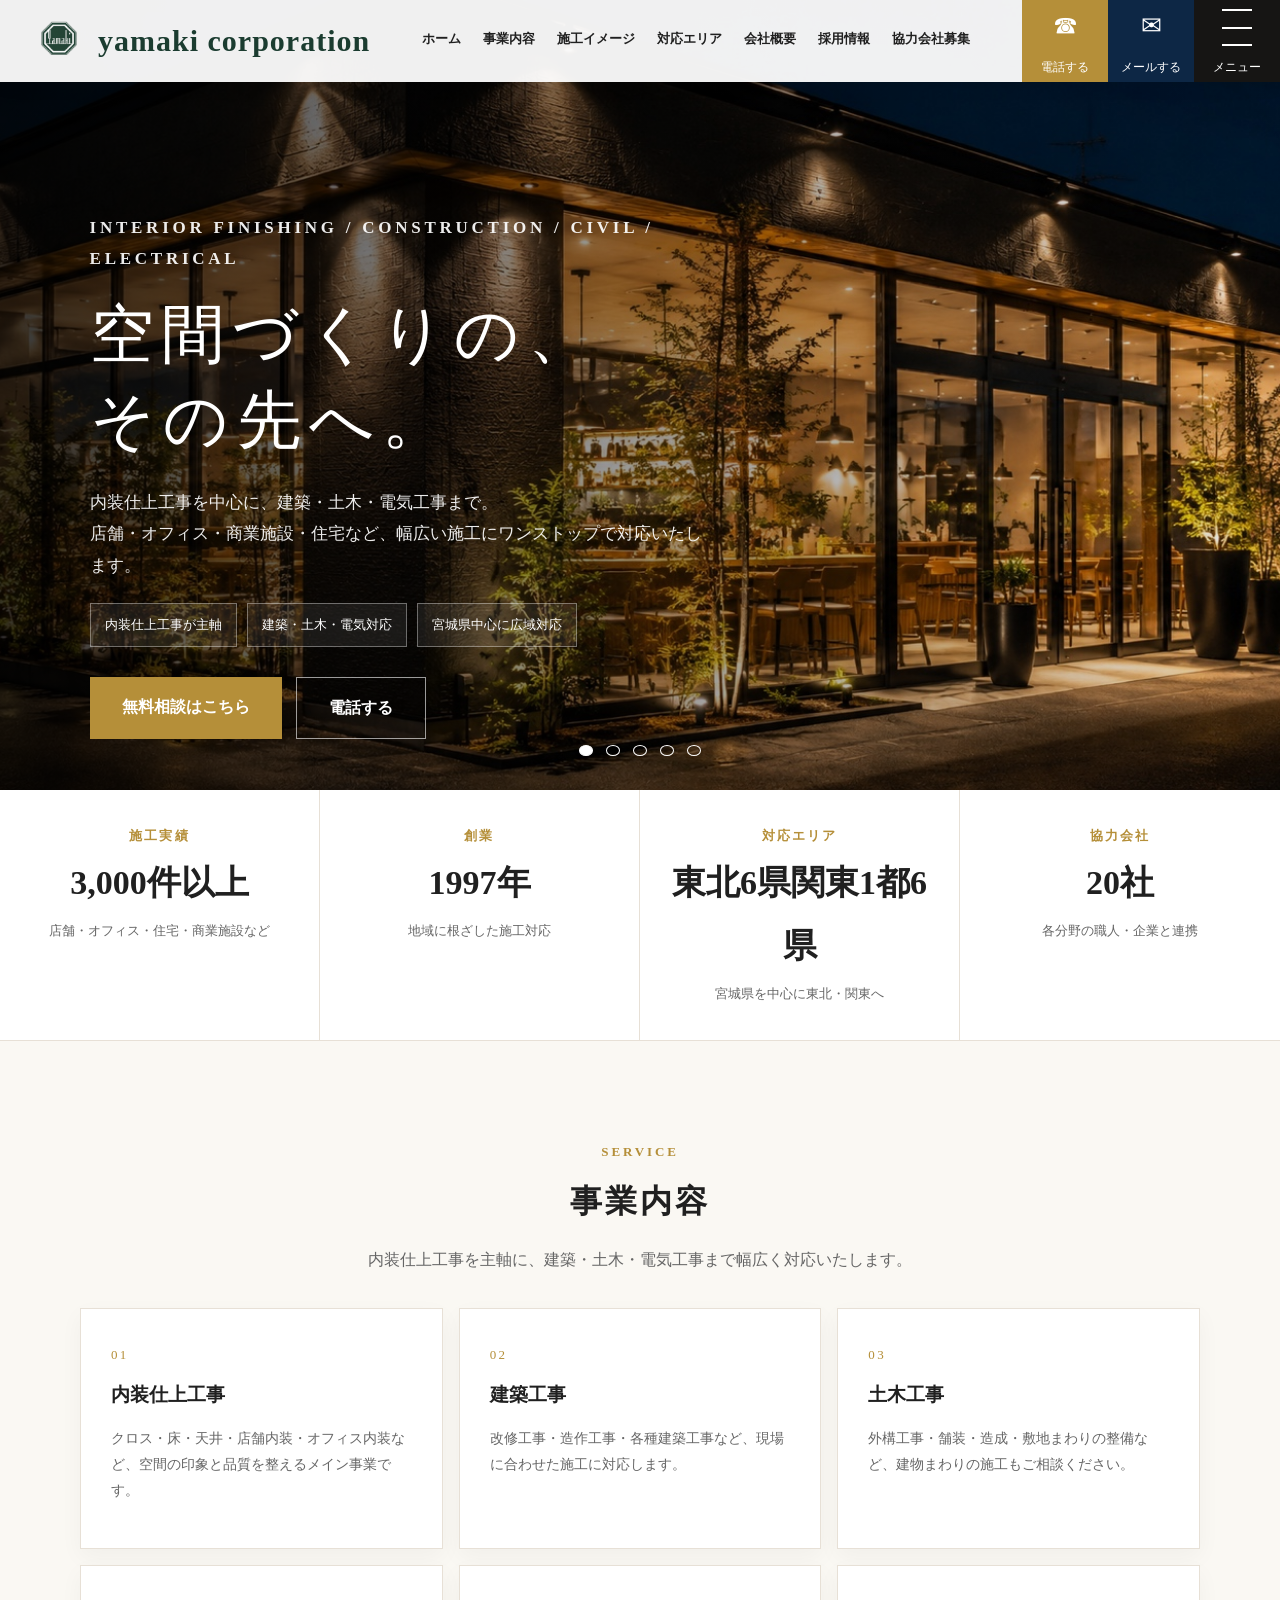
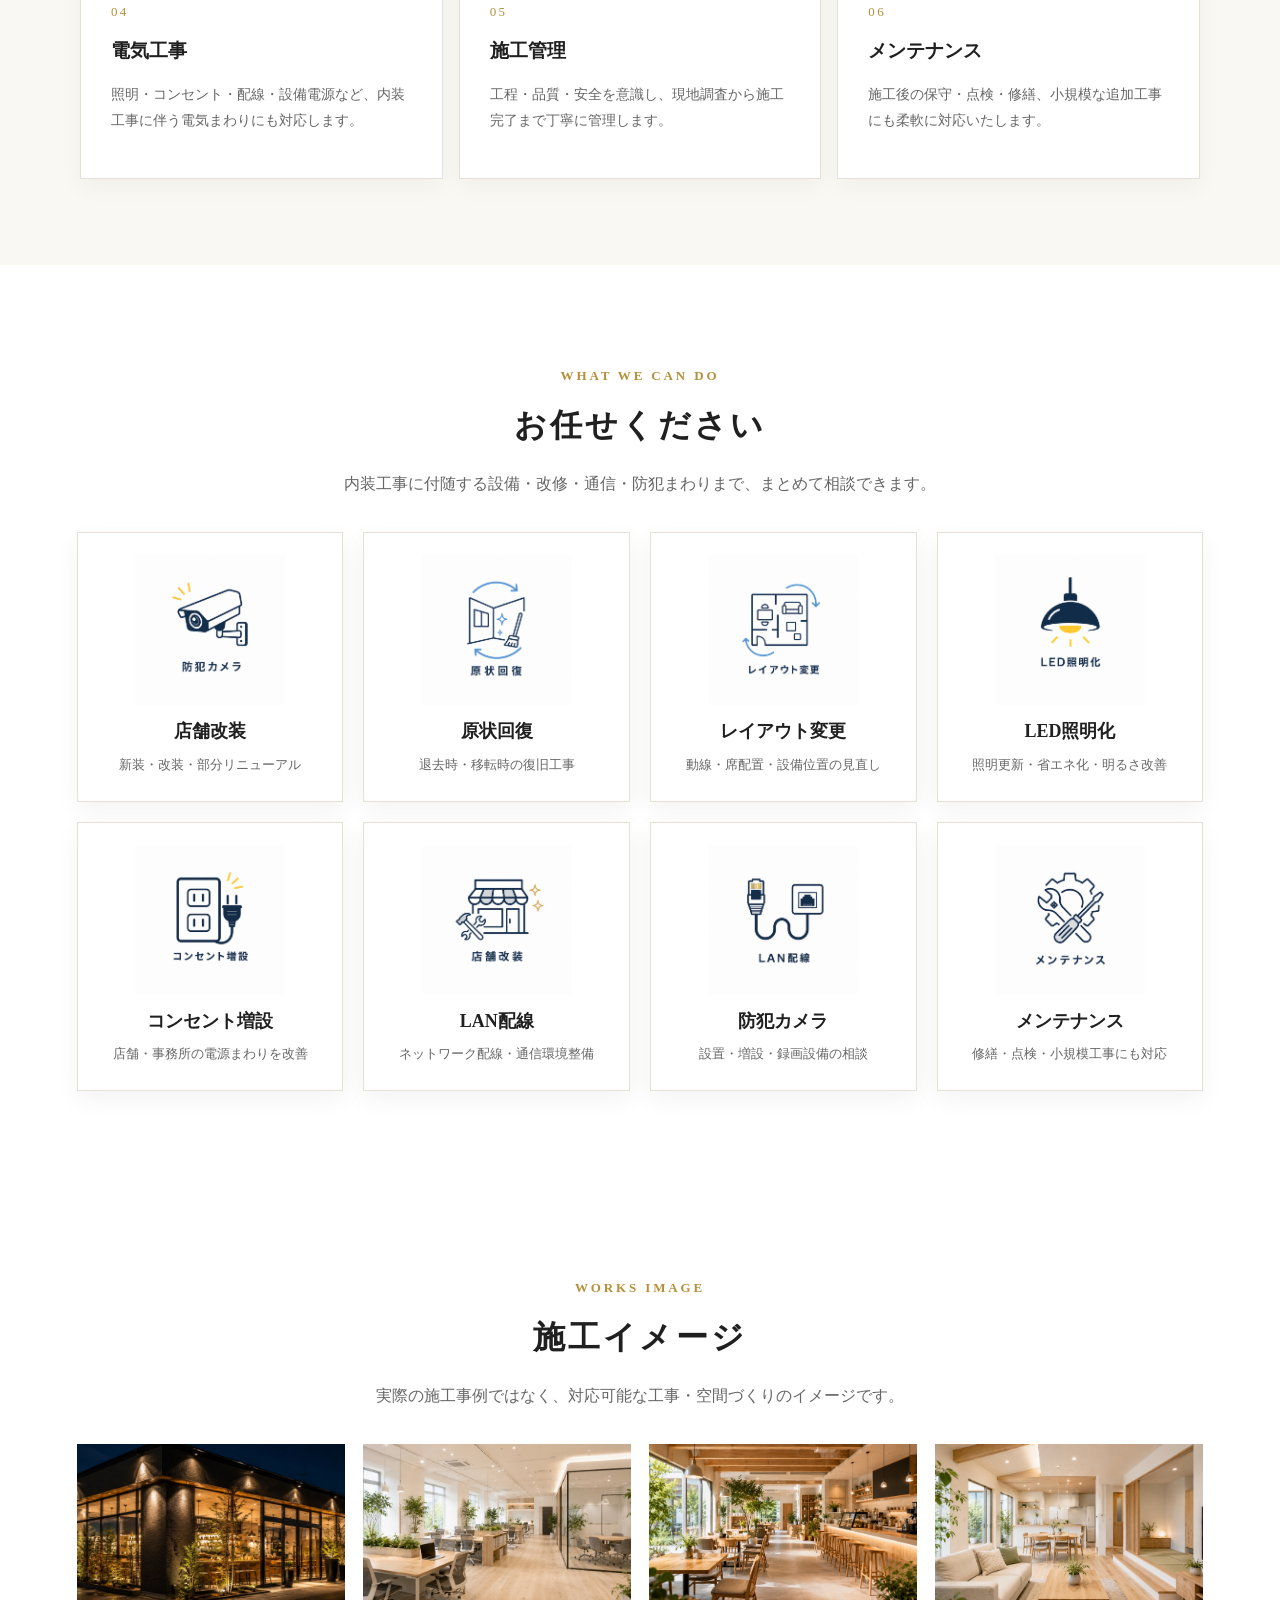
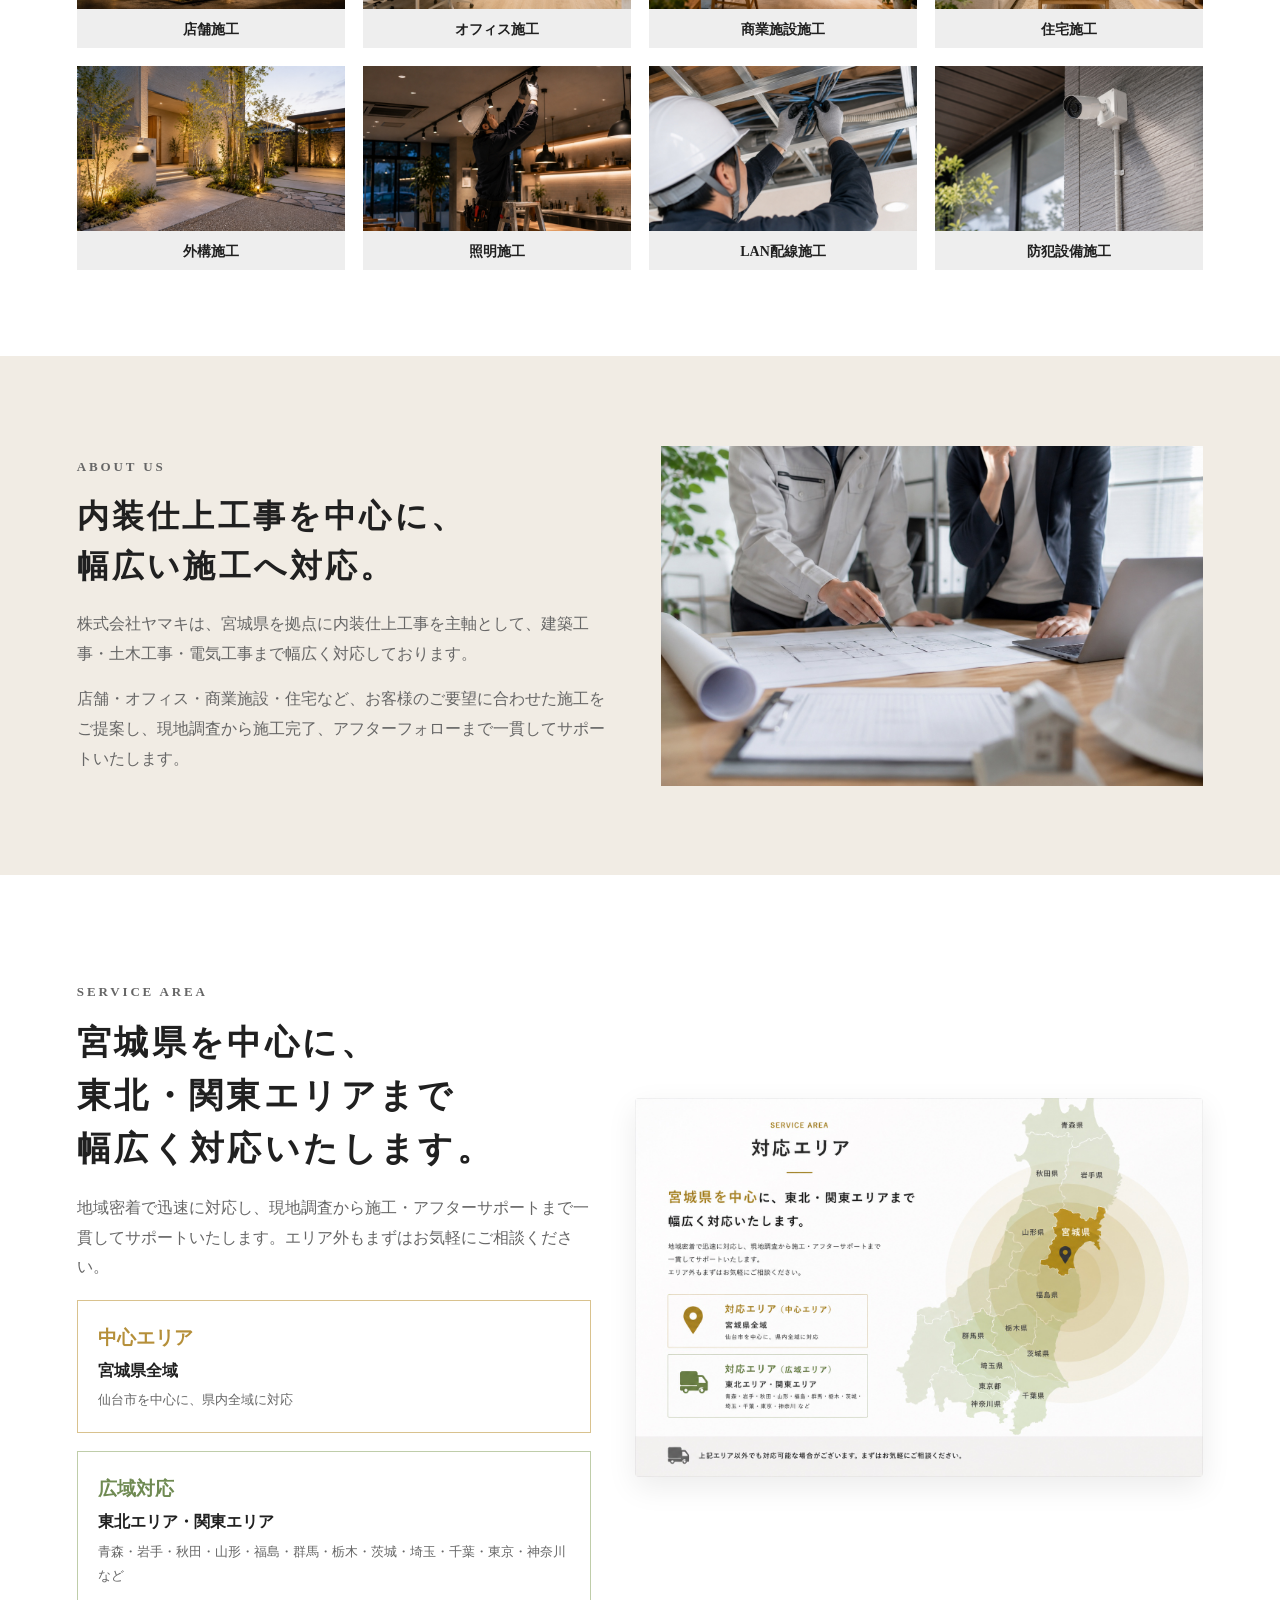
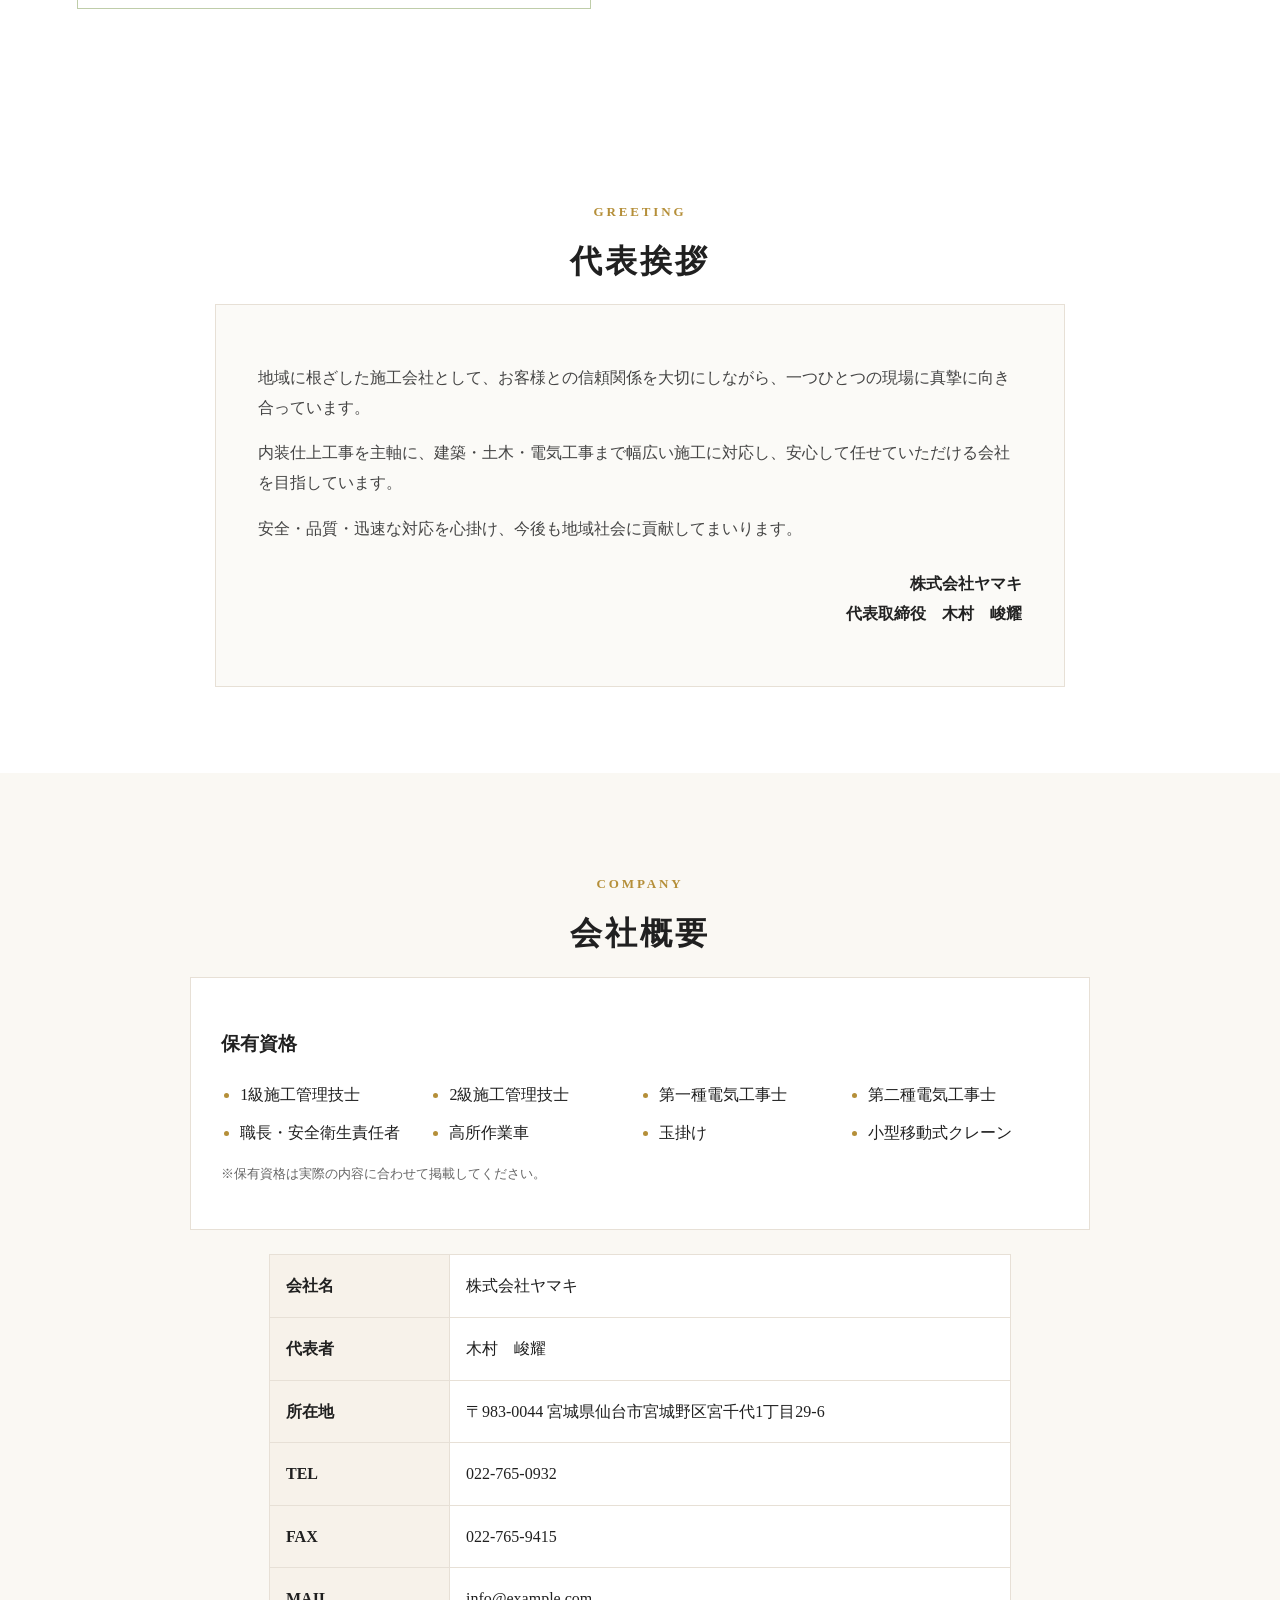
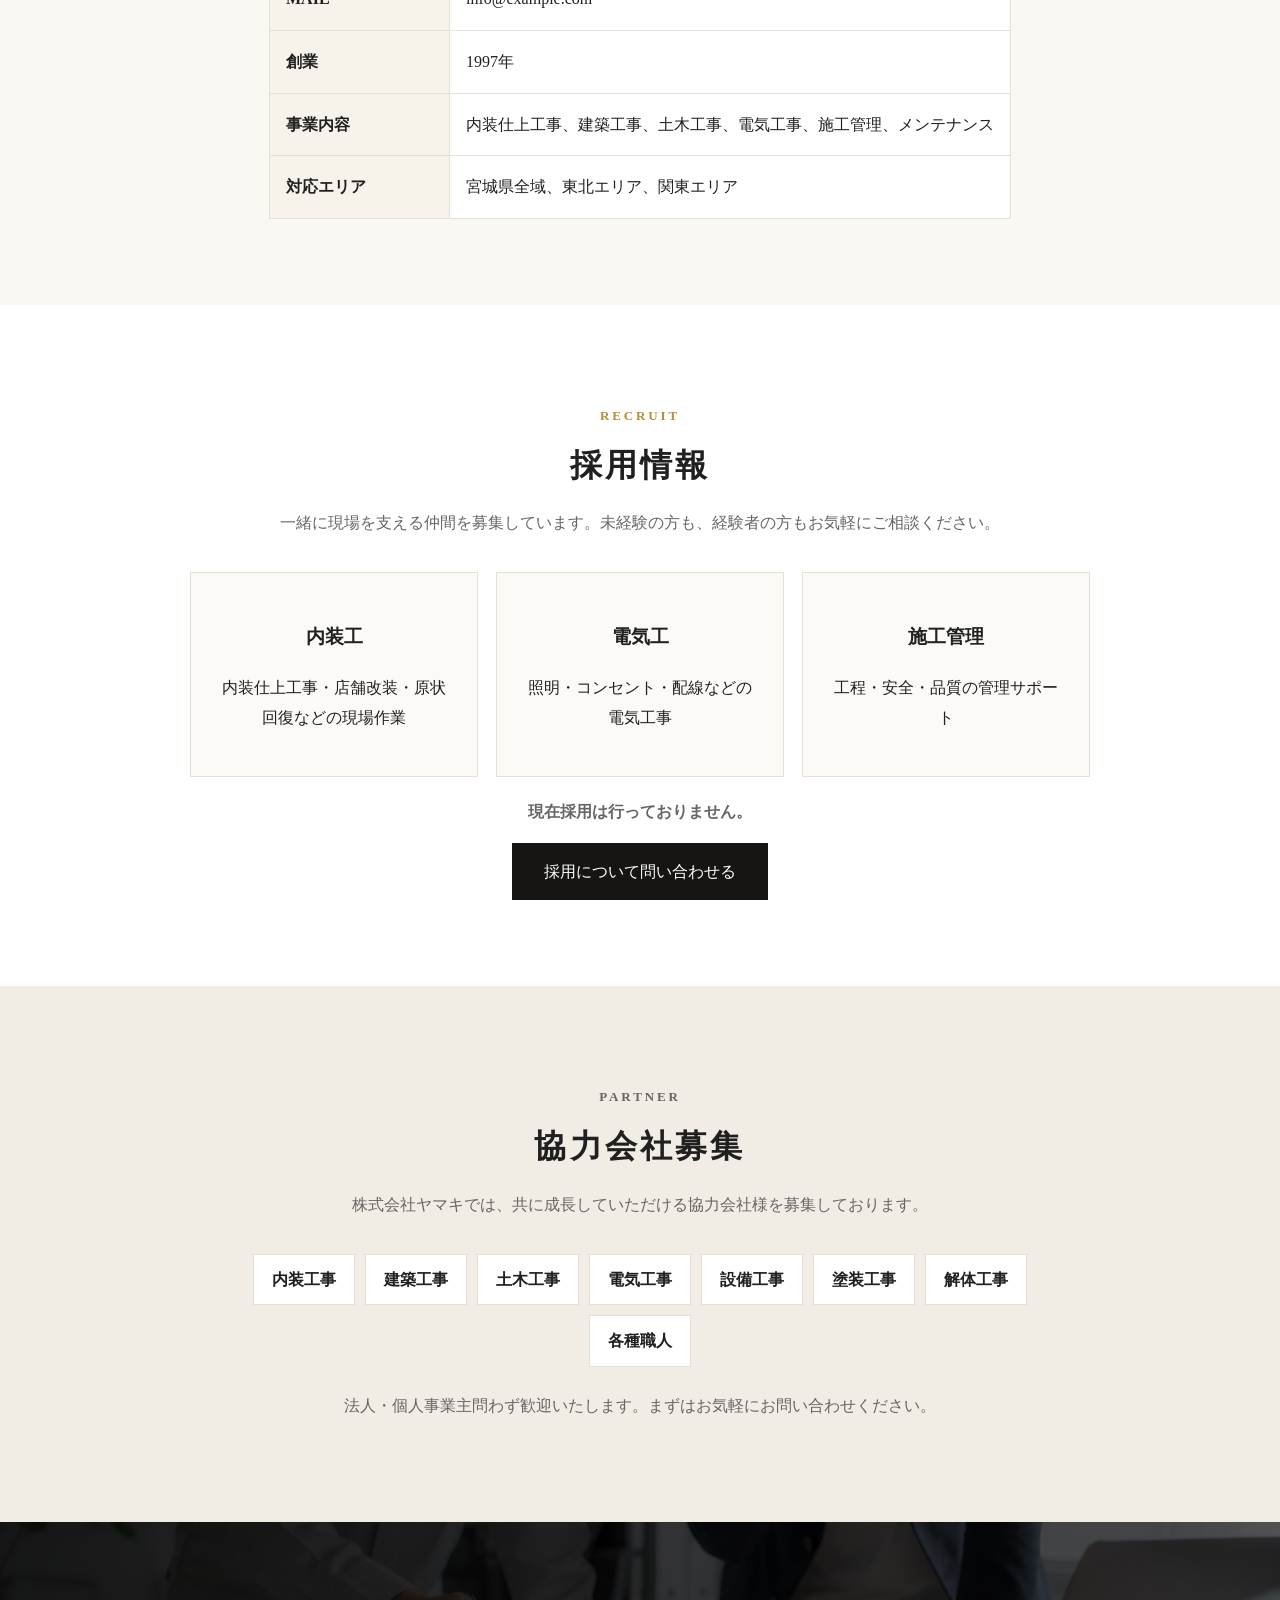
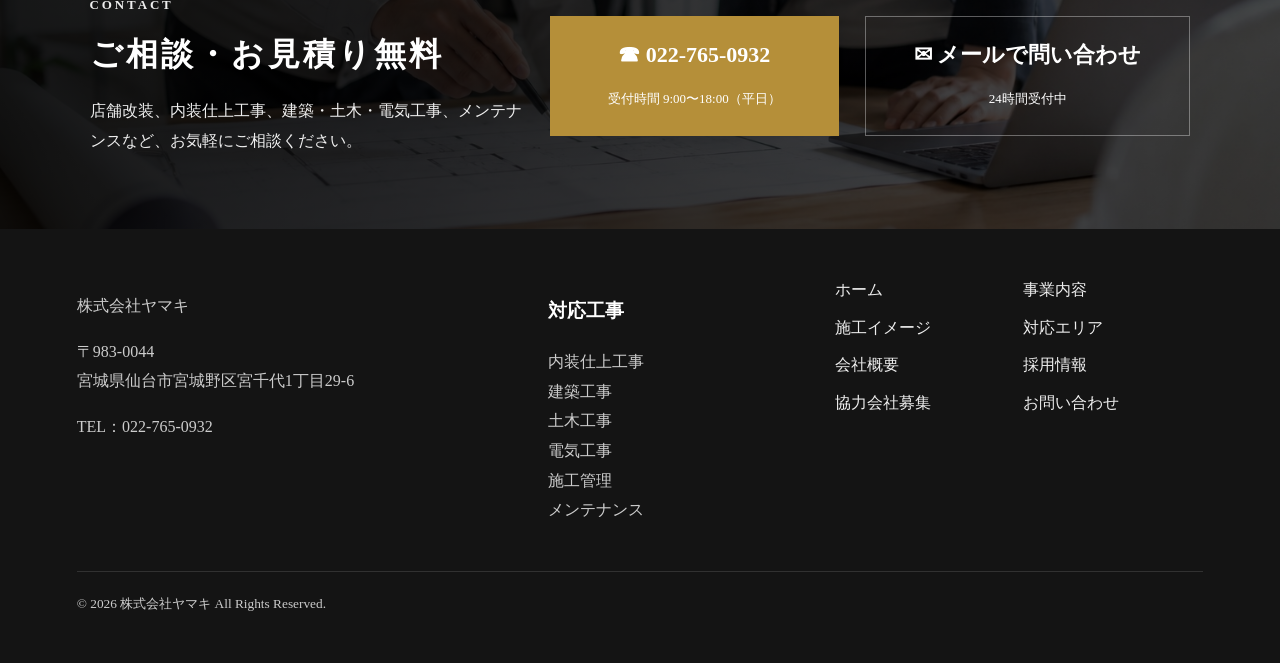
==== commit 93c17394: "Update index.html" ====
--- a/index.html
+++ b/index.html
@@ -220,7 +220,6 @@
 
 <footer>
   <div class="footer-company">
-    <img src="assets/logo.png" alt="logo">
     <p>株式会社ヤマキ</p>
     <p>〒983-0044<br>宮城県仙台市宮城野区宮千代1丁目29-6</p>
     <p>TEL：022-765-0932<br></p>
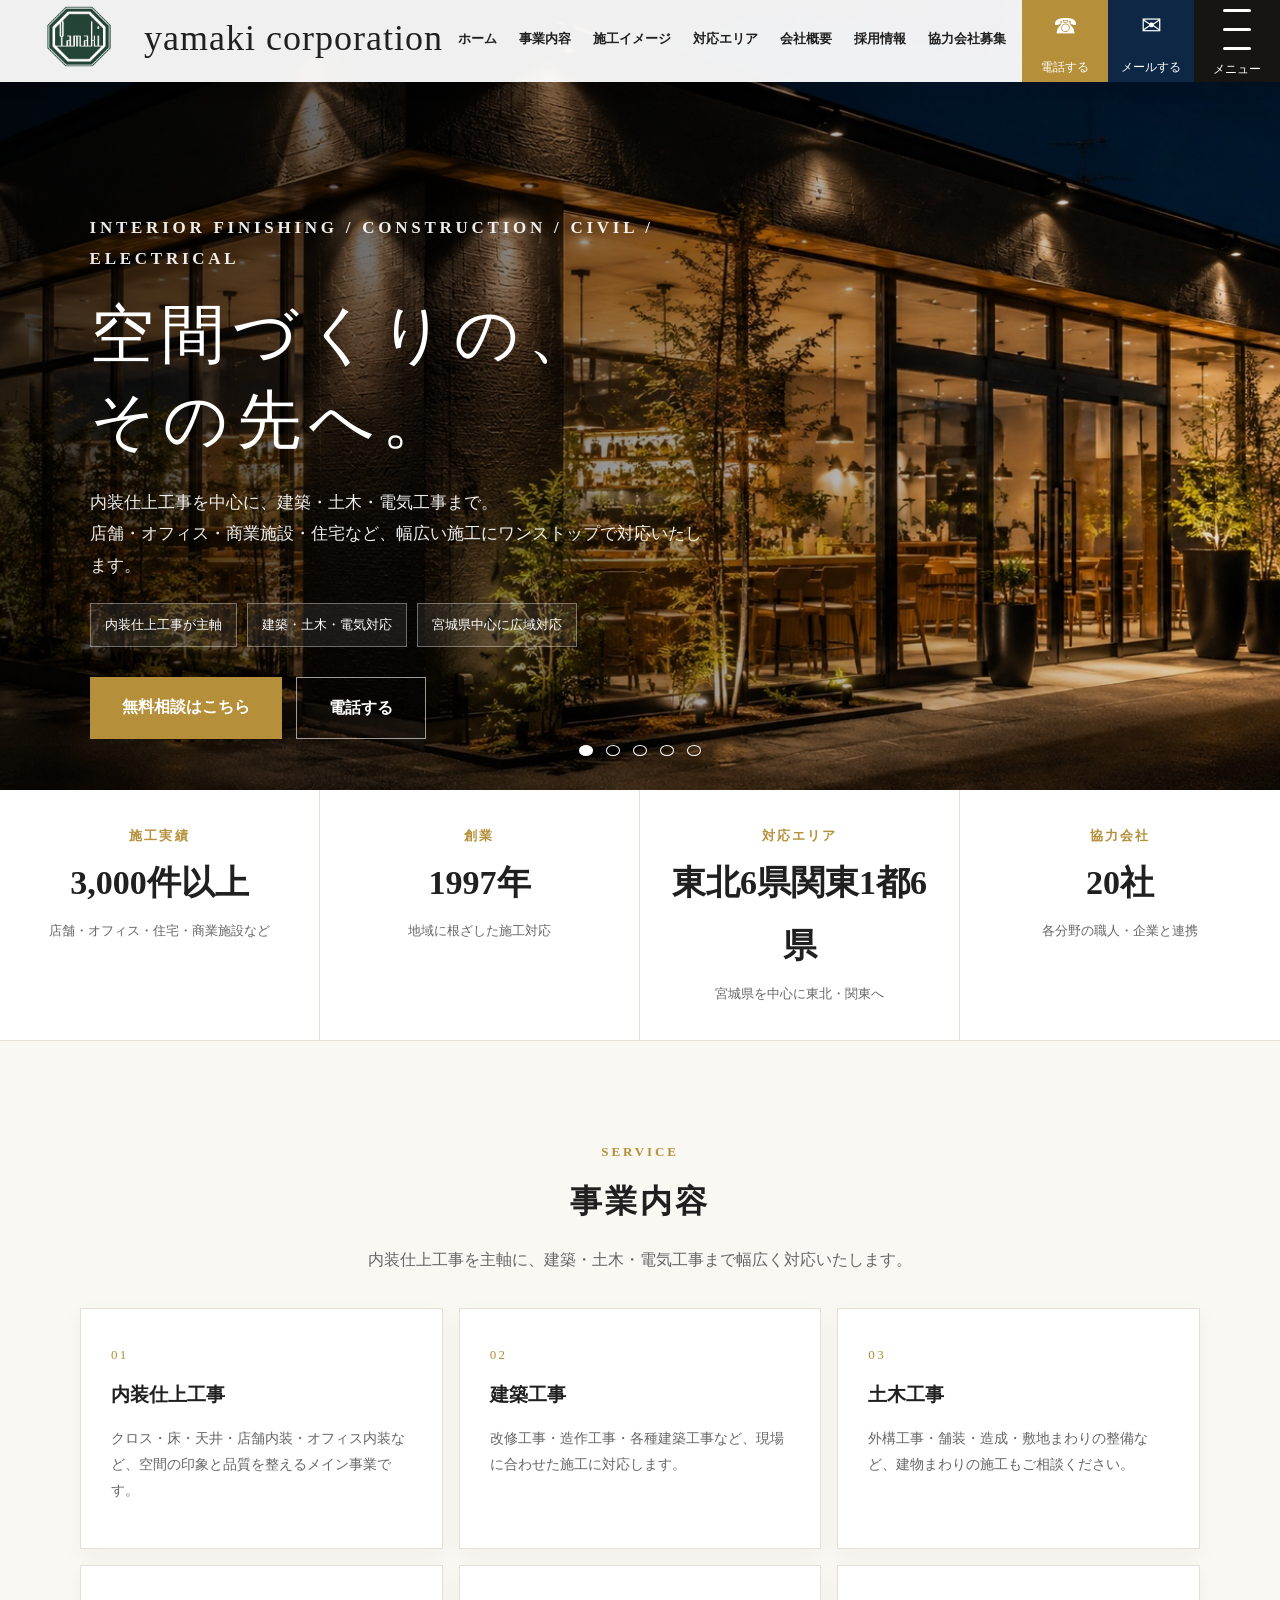
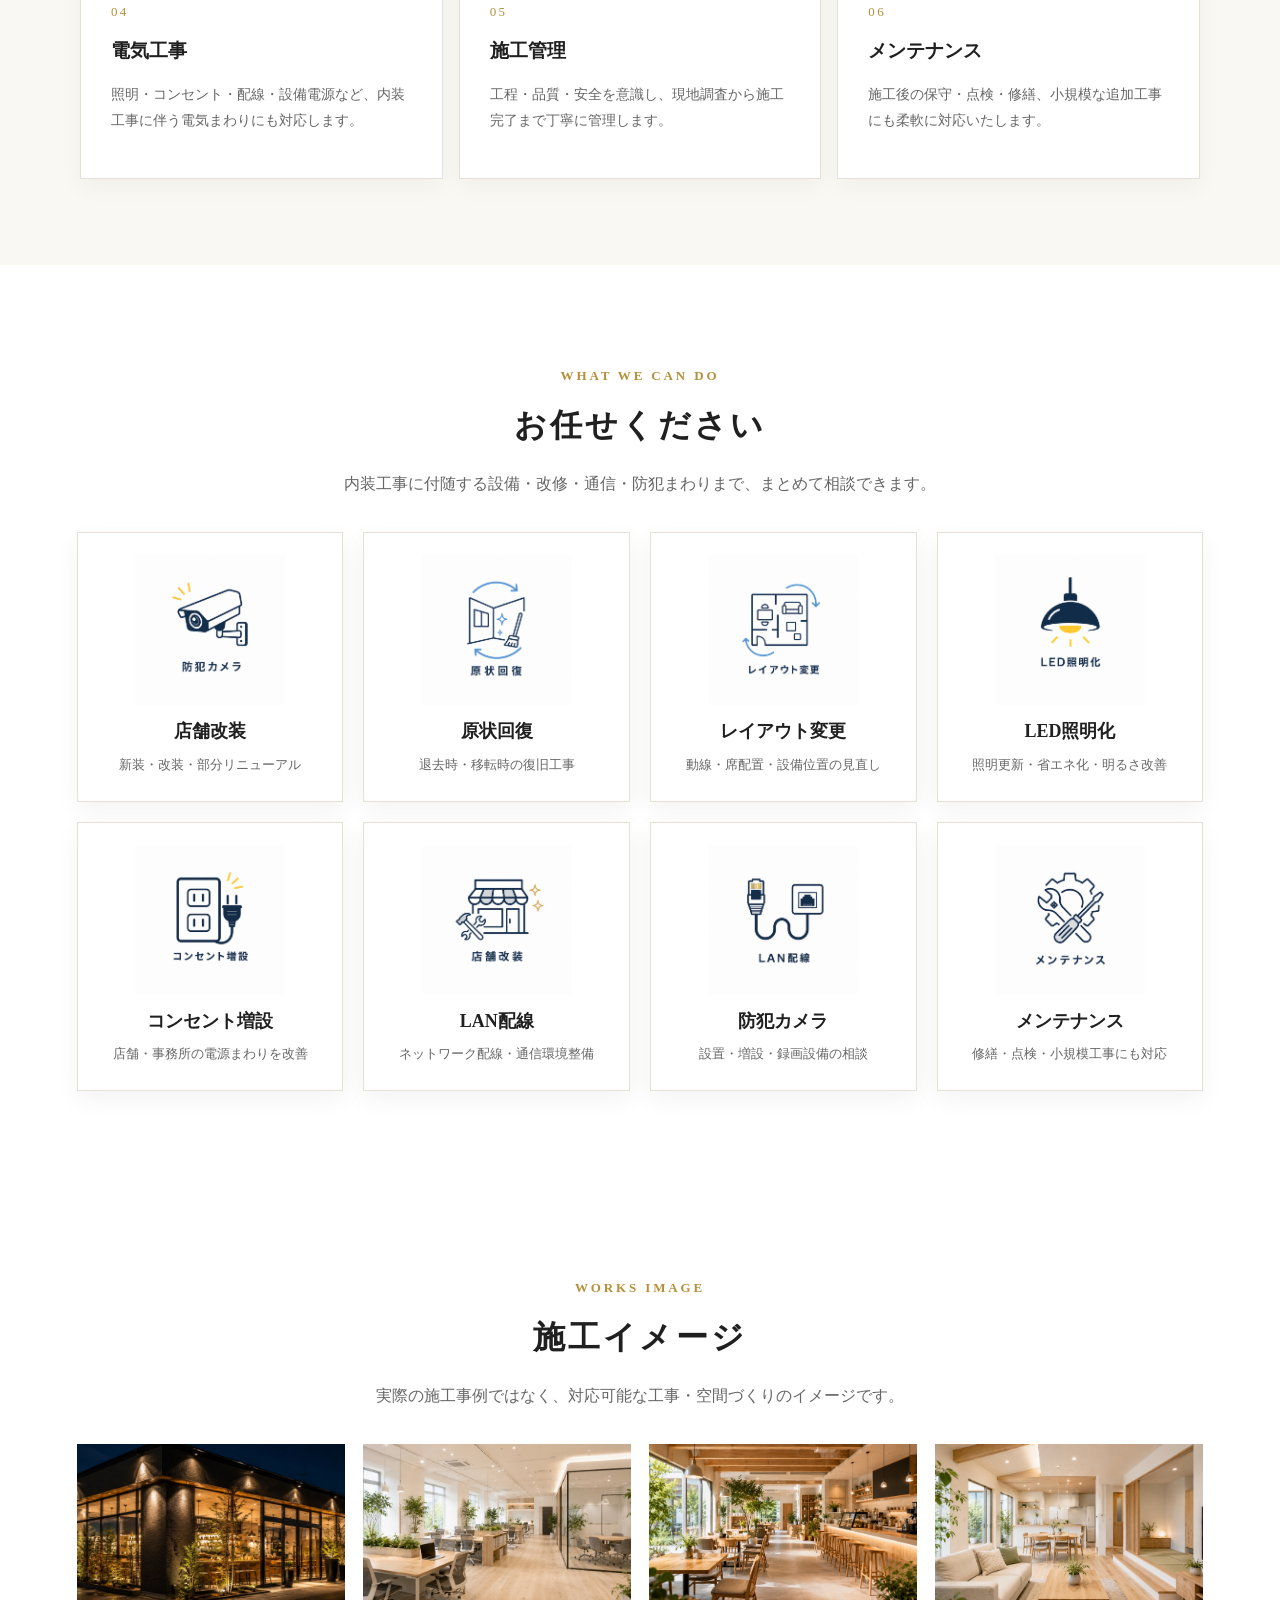
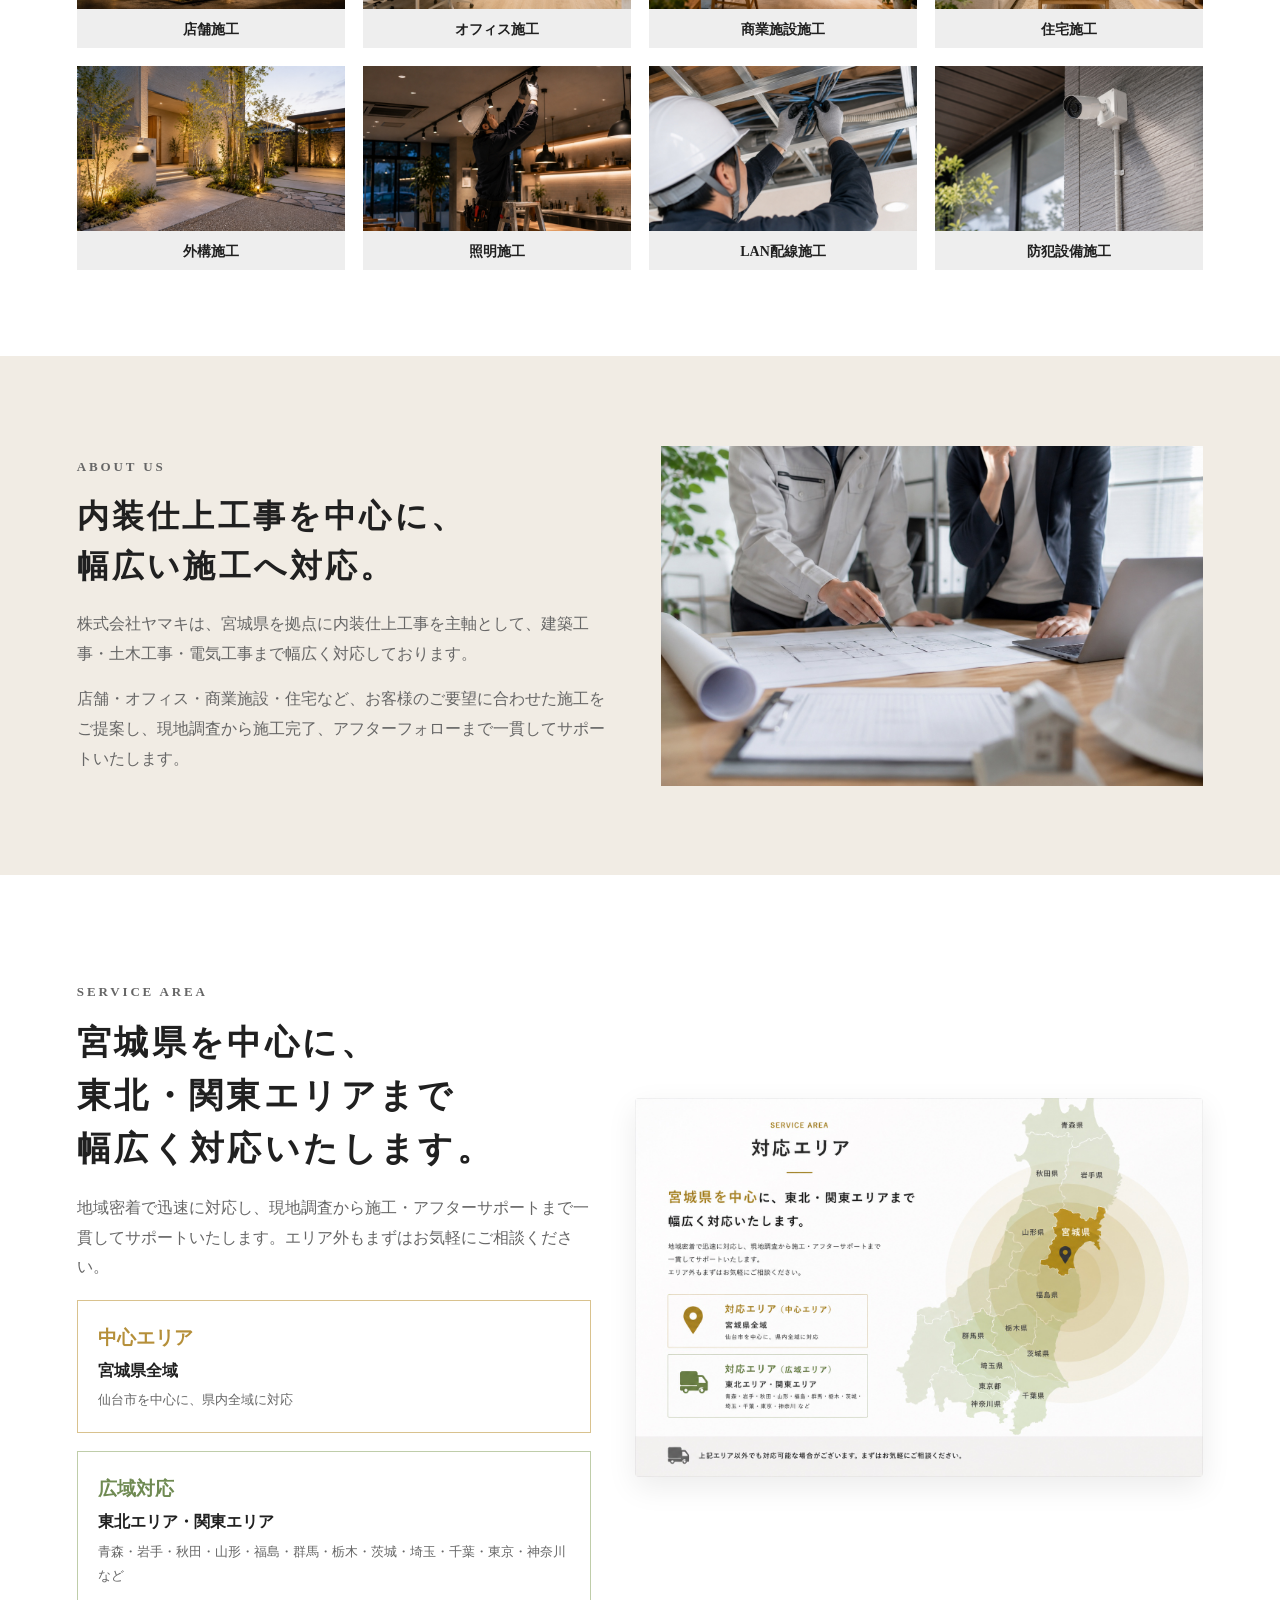
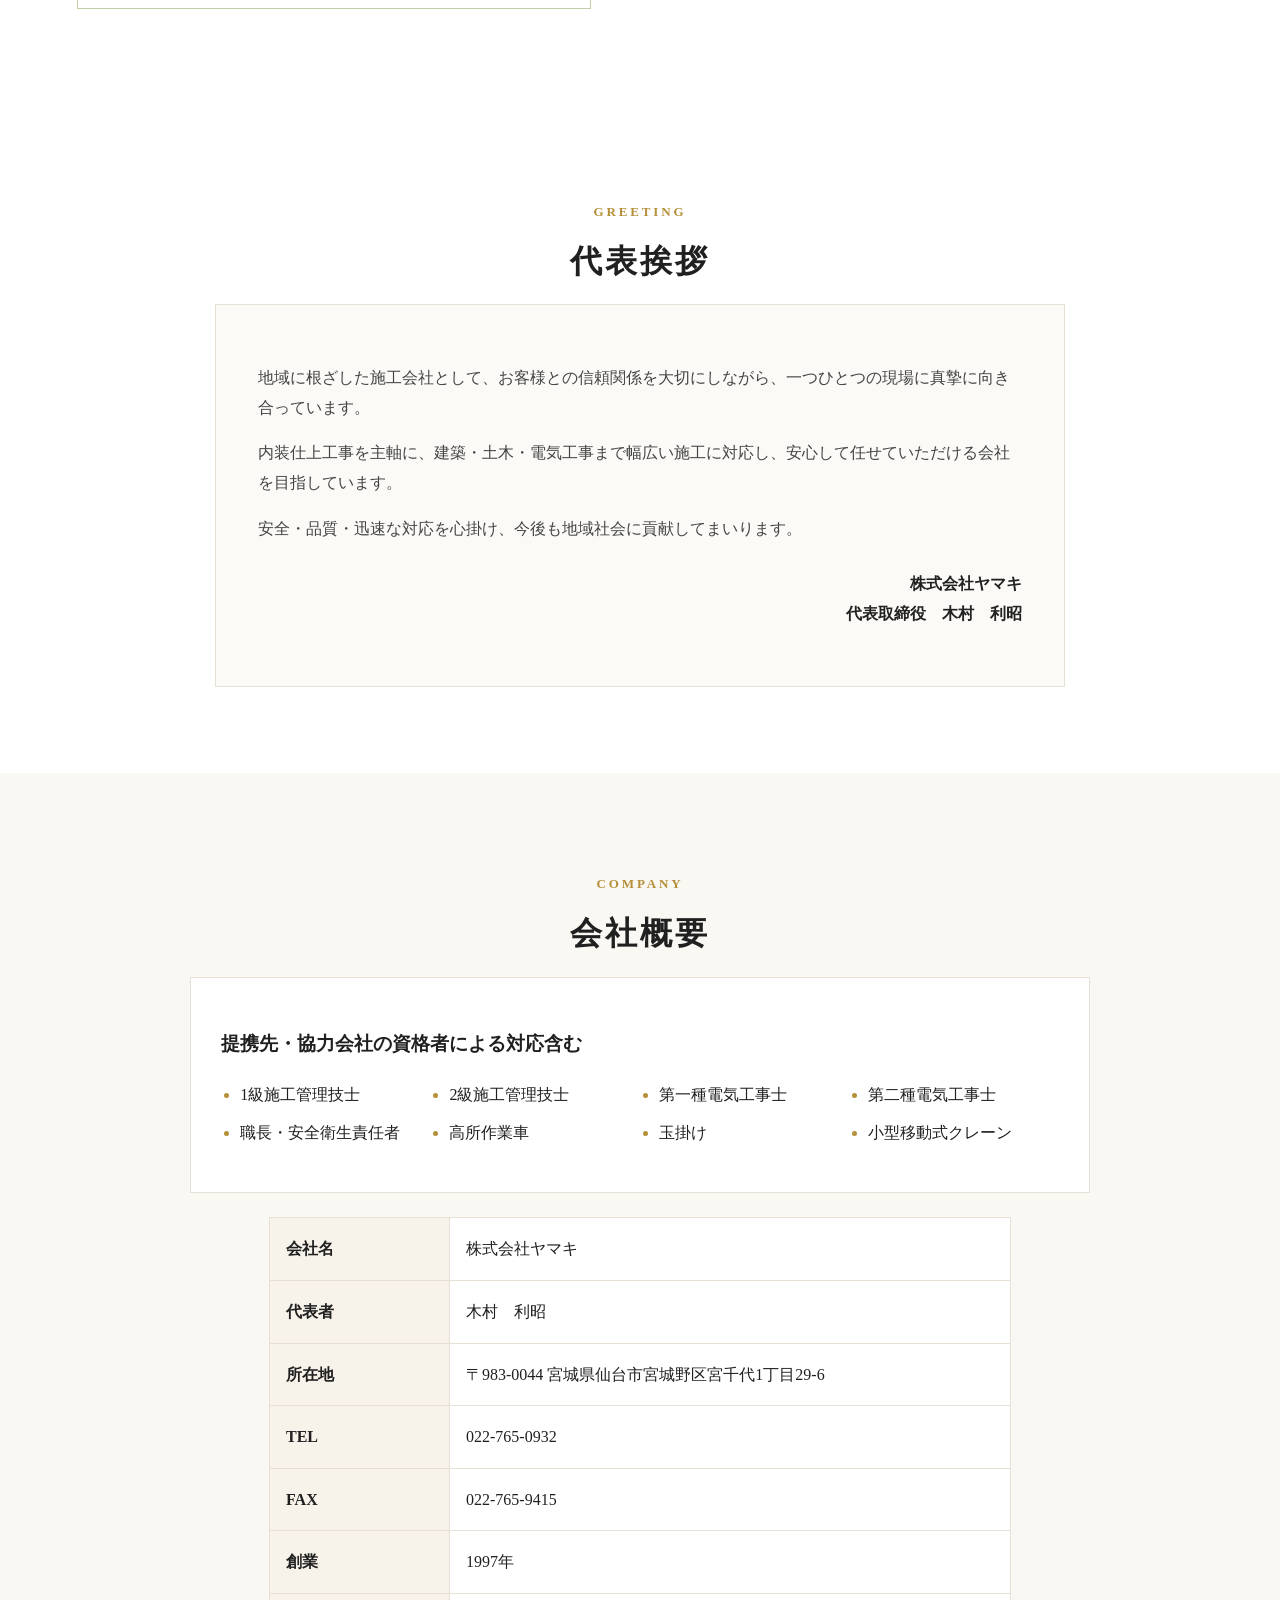
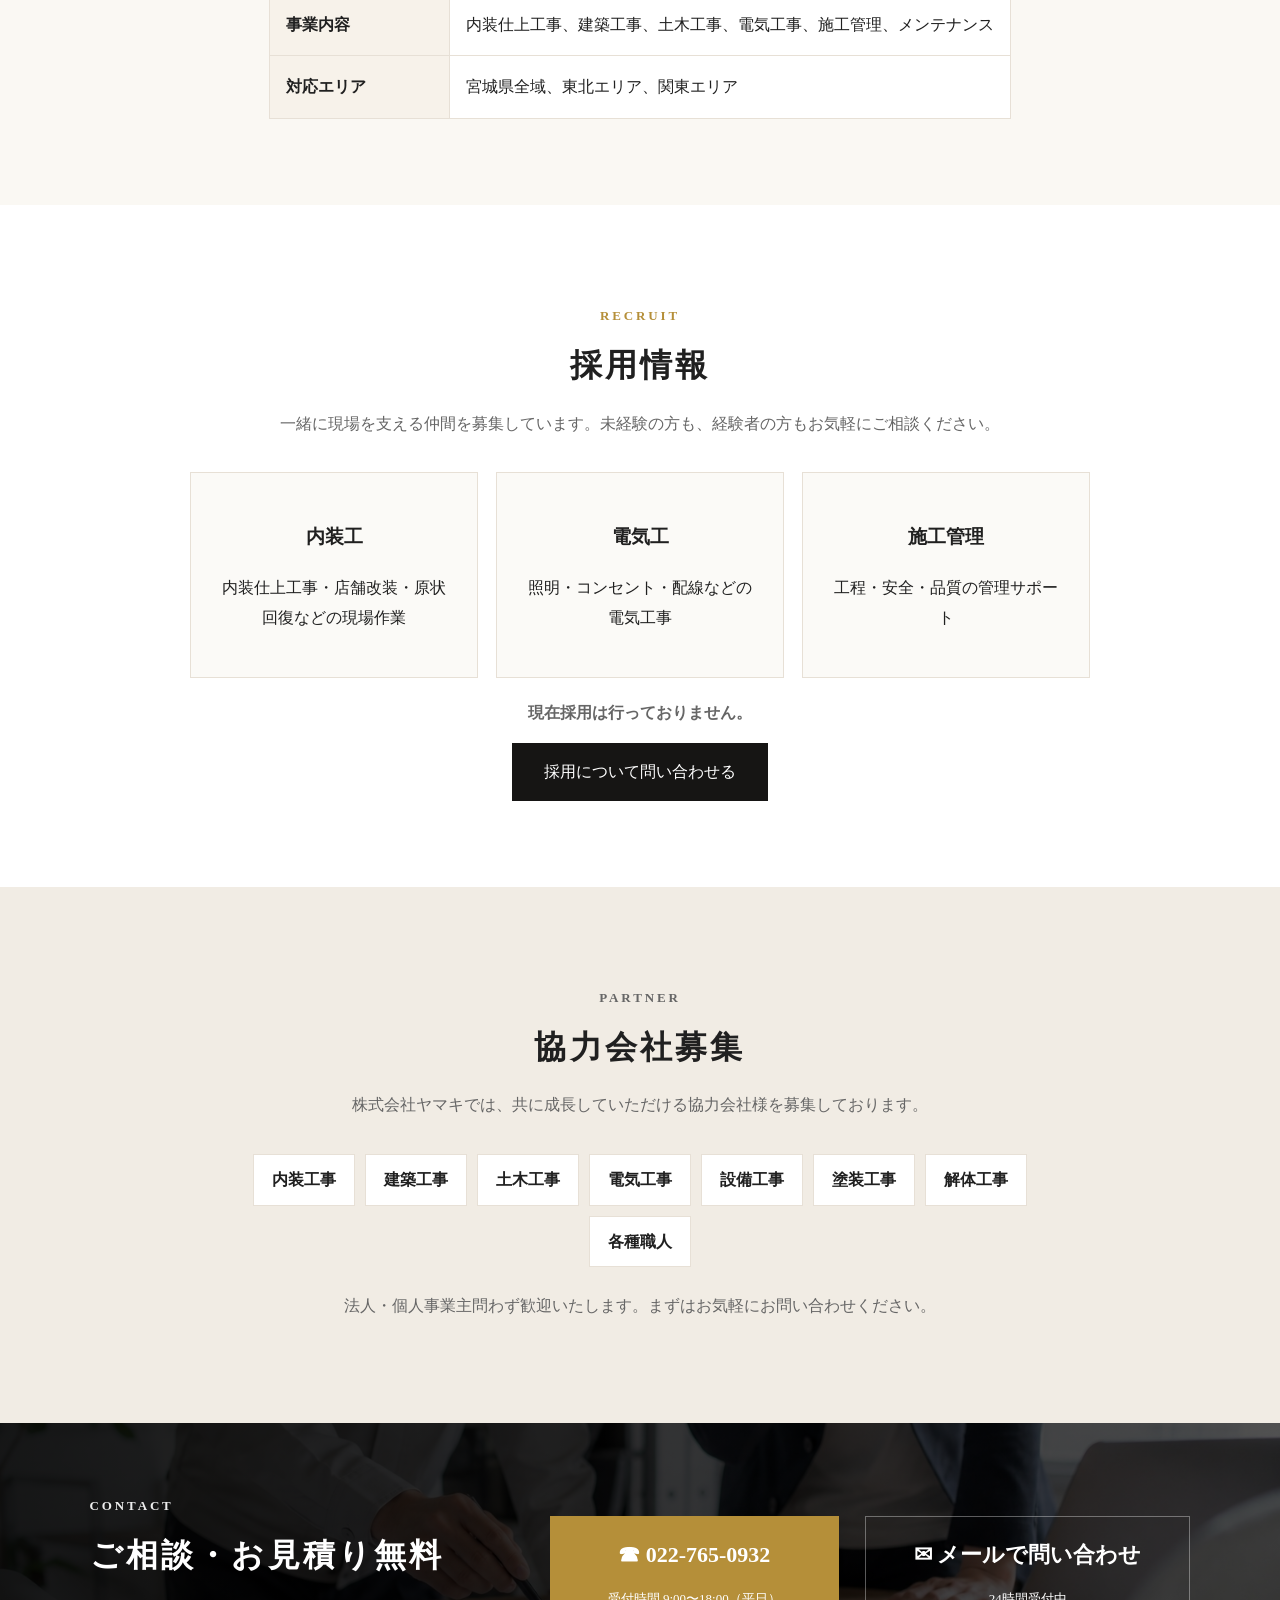
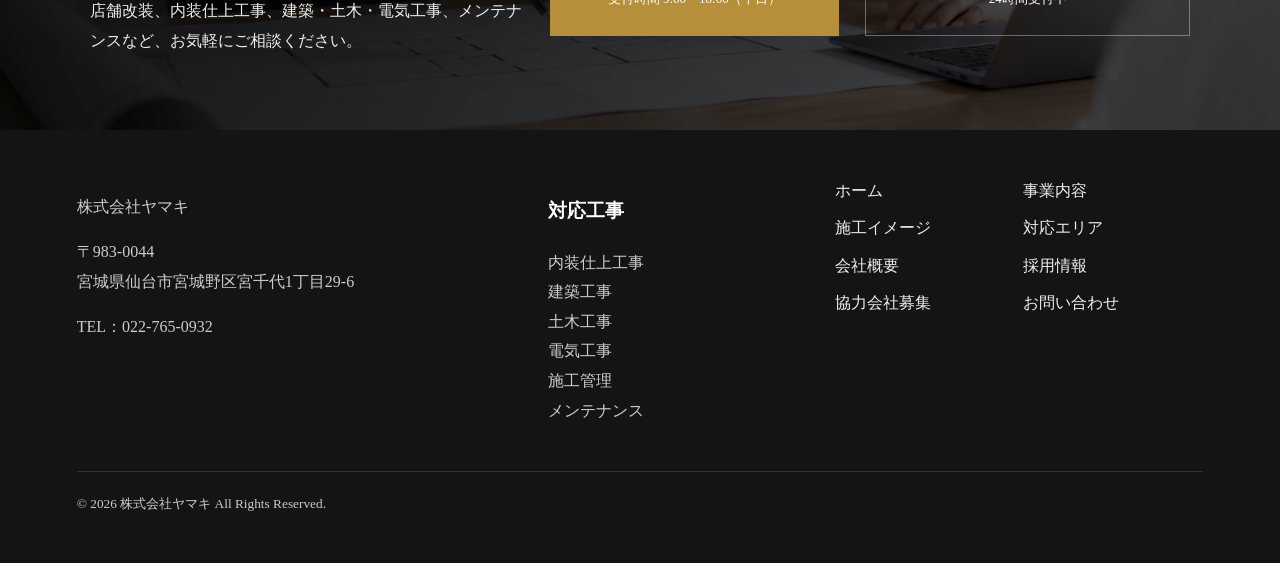
==== commit b6d562da: "Update index.html" ====
--- a/index.html
+++ b/index.html
@@ -150,7 +150,7 @@
     <p>地域に根ざした施工会社として、お客様との信頼関係を大切にしながら、一つひとつの現場に真摯に向き合っています。</p>
     <p>内装仕上工事を主軸に、建築・土木・電気工事まで幅広い施工に対応し、安心して任せていただける会社を目指しています。</p>
     <p>安全・品質・迅速な対応を心掛け、今後も地域社会に貢献してまいります。</p>
-    <p class="signature">株式会社ヤマキ<br>代表取締役　木村　峻耀</p>
+    <p class="signature">株式会社ヤマキ<br>代表取締役　木村　利昭</p>
   </div>
 </section>
 
@@ -158,7 +158,7 @@
   <p class="en">COMPANY</p>
   <h2>会社概要</h2>
   <div class="license-block">
-    <h3>保有資格</h3>
+    <h3>提携先・協力会社の資格者による対応含む</h3>
     <ul>
       <li>1級施工管理技士</li>
       <li>2級施工管理技士</li>
@@ -169,15 +169,13 @@
       <li>玉掛け</li>
       <li>小型移動式クレーン</li>
     </ul>
-    <p>※保有資格は実際の内容に合わせて掲載してください。</p>
   </div>
   <table>
     <tr><th>会社名</th><td>株式会社ヤマキ</td></tr>
-    <tr><th>代表者</th><td>木村　峻耀</td></tr>
+    <tr><th>代表者</th><td>木村　利昭</td></tr>
     <tr><th>所在地</th><td>〒983-0044 宮城県仙台市宮城野区宮千代1丁目29-6</td></tr>
     <tr><th>TEL</th><td>022-765-0932</td></tr>
     <tr><th>FAX</th><td>022-765-9415</td></tr>
-    <tr><th>MAIL</th><td>info@example.com</td></tr>
     <tr><th>創業</th><td>1997年</td></tr>
     <tr><th>事業内容</th><td>内装仕上工事、建築工事、土木工事、電気工事、施工管理、メンテナンス</td></tr>
     <tr><th>対応エリア</th><td>宮城県全域、東北エリア、関東エリア</td></tr>
--- a/style.css
+++ b/style.css
@@ -1 +1 @@
-:root{--gold:#b58f39;--dark:#161514;--navy:#0d2745;--green:#6f8a52;--text:#202020;--muted:#666;--line:#e7e0d6;--paper:#faf8f3}*{box-sizing:border-box}html{scroll-behavior:smooth}body{margin:0;background:var(--paper);color:var(--text);font-family:"Hiragino Mincho ProN","Yu Mincho",serif;line-height:1.85}a{text-decoration:none;color:inherit}img{display:block;max-width:100%}.site-header{position:fixed;z-index:50;top:0;left:0;right:0;height:82px;background:rgba(255,255,255,.94);display:flex;align-items:center;justify-content:space-between;padding-left:34px;box-shadow:0 2px 18px rgba(0,0,0,.08)}.brand img{height:50px;width:auto}.nav{display:flex;gap:22px;font-weight:700;font-size:13px}.nav a{padding:30px 0;border-bottom:3px solid transparent}.nav a:hover{color:var(--gold);border-color:var(--gold)}.actions{display:flex;height:82px}.action,.menu{width:86px;border:0;color:#fff;display:grid;place-items:center;background:var(--dark);font-family:inherit}.action span{font-size:25px}.action small,.menu small{font-size:12px}.tel{background:var(--gold)}.mail{background:var(--navy)}.menu span{width:30px;height:2px;background:#fff;margin:3px 0}.drawer{position:fixed;right:0;top:82px;width:min(360px,88vw);background:rgba(20,20,20,.96);z-index:45;padding:26px;display:grid;gap:14px;transform:translateX(100%);transition:.3s}.drawer.open{transform:translateX(0)}.drawer a{color:#fff;border-bottom:1px solid rgba(255,255,255,.18);padding:12px}.hero{height:790px;position:relative;overflow:hidden;color:#fff}.slide{position:absolute;inset:0;background-size:cover;background-position:center;opacity:0;transform:scale(1.05);transition:opacity 1s,transform 4s}.slide.active{opacity:1;transform:scale(1)}.shade{position:absolute;inset:0;background:linear-gradient(90deg,rgba(0,0,0,.78),rgba(0,0,0,.43) 44%,rgba(0,0,0,.08))}.hero-text{position:relative;z-index:2;padding:195px 7vw 0;max-width:800px}.en{color:var(--gold);font-family:Georgia,serif;letter-spacing:.22em;font-size:13px;font-weight:700}.hero h1{font-size:64px;line-height:1.35;font-weight:500;letter-spacing:.12em;margin:14px 0 22px}.hero p{font-size:17px;color:rgba(255,255,255,.92)}.hero-points{display:flex;gap:10px;flex-wrap:wrap;margin:22px 0}.hero-points span{border:1px solid rgba(255,255,255,.36);background:rgba(255,255,255,.08);padding:9px 14px;font-size:13px}.hero-buttons{display:flex;gap:14px;margin-top:30px}.hero-buttons a{background:var(--gold);padding:15px 32px;font-weight:700}.hero-buttons .outline{background:transparent;border:1px solid rgba(255,255,255,.6)}.dots{position:absolute;z-index:4;bottom:34px;left:50%;transform:translateX(-50%);display:flex;gap:13px}.dots button{width:11px;height:11px;border-radius:50%;border:1px solid #fff;background:transparent}.dots button.active{background:#fff}.section{padding:86px 6vw;text-align:center}h2{font-size:32px;line-height:1.55;letter-spacing:.1em;font-weight:600;margin:6px 0 18px}.lead{color:var(--muted);max-width:860px;margin:0 auto 34px}.stats{display:grid;grid-template-columns:repeat(4,1fr);background:#fff;border-bottom:1px solid var(--line)}.stats article{padding:34px 20px;text-align:center;border-right:1px solid var(--line)}.stats article:last-child{border-right:0}.stats span{display:block;color:var(--gold);font-weight:700;letter-spacing:.16em;font-size:13px}.stats strong{display:block;font-size:34px;margin:4px 0}.stats p{margin:0;color:var(--muted);font-size:13px}.core-service{background:var(--paper)}.core-grid{display:grid;grid-template-columns:repeat(3,1fr);gap:16px;max-width:1120px;margin:0 auto;text-align:left}.core-grid article{background:#fff;border:1px solid var(--line);padding:30px;box-shadow:0 8px 22px rgba(0,0,0,.04)}.core-grid span{font-family:Georgia,serif;color:var(--gold);letter-spacing:.18em;font-size:13px}.core-grid h3{font-size:19px;margin:8px 0}.core-grid p{font-size:14px;color:var(--muted)}.icon-service{background:#fff}.icon-grid{display:grid;grid-template-columns:repeat(4,1fr);gap:20px;max-width:1180px;margin:0 auto}.icon-grid article{background:#fff;border:1px solid var(--line);box-shadow:0 8px 24px rgba(0,0,0,.05);padding:22px 18px 24px;transition:.25s}.icon-grid article:hover{transform:translateY(-4px);box-shadow:0 14px 34px rgba(0,0,0,.09)}.icon-grid img{height:150px;width:150px;margin:0 auto 10px;object-fit:contain}.icon-grid h3{font-size:18px;margin:8px 0 4px}.icon-grid p{font-size:13px;color:var(--muted);margin:0}.works{background:#fff}.works-grid{display:grid;grid-template-columns:repeat(4,1fr);gap:18px;max-width:1180px;margin:0 auto}.works-grid figure{margin:0;overflow:hidden;background:#eee}.works-grid img{height:165px;width:100%;object-fit:cover;transition:.4s}.works-grid figure:hover img{transform:scale(1.05)}.works-grid figcaption{font-weight:700;margin-top:8px;font-size:14px;padding-bottom:5px}.about{display:grid;grid-template-columns:1fr 1fr;gap:42px;align-items:center;padding:86px 6vw;background:#f1ece4}.about-text h2{text-align:left}.about-text p{color:var(--muted)}.about img{height:340px;width:100%;object-fit:cover}.area-section{padding:92px 6vw;background:#fff;display:grid;grid-template-columns:.95fr 1.05fr;gap:44px;align-items:center}.area-copy h2{text-align:left;font-size:34px}.area-copy>p{color:var(--muted)}.area-card{border:1px solid #d9c28e;padding:20px;margin-top:18px;background:#fff}.area-card h3{margin:0;color:var(--gold)}.area-card.wide{border-color:#bfcda9}.area-card.wide h3{color:var(--green)}.area-card p{margin:3px 0 0;font-size:13px;color:var(--muted)}.map-wrap img{width:100%;border-radius:4px;box-shadow:0 10px 30px rgba(0,0,0,.08)}.greeting{background:#fff}.greeting-box{max-width:850px;margin:0 auto;background:#fbfaf7;border:1px solid var(--line);padding:42px;text-align:left}.greeting-box p{color:#444}.signature{text-align:right;font-weight:700;color:#222!important;margin-top:26px}.company{background:var(--paper)}.license-block{max-width:900px;margin:0 auto 24px;background:#fff;border:1px solid var(--line);padding:30px;text-align:left}.license-block ul{display:grid;grid-template-columns:repeat(4,1fr);gap:8px 18px;margin:15px 0;padding-left:1.2em}.license-block li::marker{color:var(--gold)}.license-block p{color:var(--muted);font-size:13px}.company table{max-width:900px;margin:22px auto 0;border-collapse:collapse;background:#fff;text-align:left}.company th,.company td{border:1px solid var(--line);padding:16px}.company th{width:180px;background:#f7f2ea}.recruit{background:#fff}.recruit-grid{display:grid;grid-template-columns:repeat(3,1fr);gap:18px;max-width:900px;margin:0 auto 20px}.recruit-grid article{background:#fbfaf7;border:1px solid var(--line);padding:28px}.recruit-note{color:var(--muted);font-weight:700}.recruit-btn{display:inline-block;background:var(--dark);color:#fff;padding:14px 32px}.partner{background:#f1ece4}.partner-tags{display:flex;gap:10px;flex-wrap:wrap;justify-content:center;max-width:850px;margin:0 auto 24px}.partner-tags span{background:#fff;border:1px solid var(--line);padding:10px 18px;font-weight:700}.partner p{color:var(--muted)}.contact{background:linear-gradient(90deg,rgba(0,0,0,.9),rgba(0,0,0,.68)),url('assets/meeting.jpg') center/cover;display:grid;grid-template-columns:1.2fr .8fr .9fr;gap:26px;align-items:center;color:#fff;padding:58px 7vw}.contact h2{margin:0;text-align:left}.contact p{color:#eee}.contact a{display:block;text-align:center;padding:18px;border:1px solid rgba(255,255,255,.35);font-size:22px;font-weight:700}.contact-tel{background:var(--gold);border-color:var(--gold)!important}.contact small{font-size:13px;font-weight:400}footer{background:#141414;color:#fff;padding:46px 6vw;display:grid;grid-template-columns:1.2fr .7fr 1fr;gap:30px;align-items:start}footer img{height:46px;filter:brightness(0) invert(1);margin-bottom:14px}footer p,footer small{color:#ccc}.footer-links{display:grid;grid-template-columns:repeat(2,1fr);gap:8px;color:#eee}footer small{grid-column:1/-1;border-top:1px solid rgba(255,255,255,.12);padding-top:20px}@media(max-width:1100px){.nav{display:none}.stats,.icon-grid,.works-grid{grid-template-columns:repeat(2,1fr)}.core-grid{grid-template-columns:1fr 1fr}.area-section,.about,.contact,footer{grid-template-columns:1fr}.hero h1{font-size:46px}.license-block ul{grid-template-columns:repeat(2,1fr)}}@media(max-width:600px){.site-header{height:70px;padding-left:16px}.brand img{height:40px}.actions{height:70px}.action,.menu{width:58px}.action small,.menu small{display:none}.drawer{top:70px}.hero{height:730px}.hero-text{padding:135px 24px 0}.hero h1{font-size:34px}.hero-buttons{display:grid}.section,.area-section,.about{padding:64px 22px}.stats,.icon-grid,.core-grid,.works-grid,.recruit-grid{grid-template-columns:1fr}.icon-grid img{height:135px;width:135px}.area-copy h2{font-size:27px}.license-block ul{grid-template-columns:1fr}.contact{padding:42px 22px}.contact a{font-size:18px}.company th,.company td{display:block;width:100%}.company th{border-bottom:0}}.brand{display:flex;align-items:center;gap:14px}.brand-name{font-family:"Times New Roman",serif;font-size:30px;font-weight:600;color:#1b3c30;letter-spacing:1px;white-space:nowrap}
+:root{--gold:#b58f39;--dark:#161514;--navy:#0d2745;--green:#6f8a52;--text:#202020;--muted:#666;--line:#e7e0d6;--paper:#faf8f3}*{box-sizing:border-box}html{scroll-behavior:smooth}body{margin:0;background:var(--paper);color:var(--text);font-family:"Hiragino Mincho ProN","Yu Mincho",serif;line-height:1.85}a{text-decoration:none;color:inherit}img{display:block;max-width:100%}.site-header{position:fixed;z-index:50;top:0;left:0;right:0;height:82px;background:rgba(255,255,255,.94);display:flex;align-items:center;justify-content:space-between;padding-left:34px;box-shadow:0 2px 18px rgba(0,0,0,.08)}.brand img{width:90px;height:90px;object-fit:contain;display:block;}.nav{display:flex;gap:22px;font-weight:700;font-size:13px}.nav a{padding:30px 0;border-bottom:3px solid transparent}.nav a:hover{color:var(--gold);border-color:var(--gold)}.actions{display:flex;height:82px}.action,.menu{width:86px;border:0;color:#fff;display:grid;place-items:center;background:var(--dark);font-family:inherit}.action span{font-size:25px}.action small,.menu small{font-size:12px}.tel{background:var(--gold)}.mail{background:var(--navy)}.menu span{width:28px;height:3px;background:#ffffff;border-radius:999px;margin:5px 0}.drawer{position:fixed;right:0;top:82px;width:min(360px,88vw);background:rgba(20,20,20,.96);z-index:45;padding:26px;display:grid;gap:14px;transform:translateX(100%);transition:.3s}.drawer.open{transform:translateX(0)}.drawer a{color:#fff;border-bottom:1px solid rgba(255,255,255,.18);padding:12px}.hero{height:790px;position:relative;overflow:hidden;color:#fff}.slide{position:absolute;inset:0;background-size:cover;background-position:center;opacity:0;transform:scale(1.05);transition:opacity 1s,transform 4s}.slide.active{opacity:1;transform:scale(1)}.shade{position:absolute;inset:0;background:linear-gradient(90deg,rgba(0,0,0,.78),rgba(0,0,0,.43) 44%,rgba(0,0,0,.08))}.hero-text{position:relative;z-index:2;padding:195px 7vw 0;max-width:800px}.en{color:var(--gold);font-family:Georgia,serif;letter-spacing:.22em;font-size:13px;font-weight:700}.hero h1{font-size:64px;line-height:1.35;font-weight:500;letter-spacing:.12em;margin:14px 0 22px}.hero p{font-size:17px;color:rgba(255,255,255,.92)}.hero-points{display:flex;gap:10px;flex-wrap:wrap;margin:22px 0}.hero-points span{border:1px solid rgba(255,255,255,.36);background:rgba(255,255,255,.08);padding:9px 14px;font-size:13px}.hero-buttons{display:flex;gap:14px;margin-top:30px}.hero-buttons a{background:var(--gold);padding:15px 32px;font-weight:700}.hero-buttons .outline{background:transparent;border:1px solid rgba(255,255,255,.6)}.dots{position:absolute;z-index:4;bottom:34px;left:50%;transform:translateX(-50%);display:flex;gap:13px}.dots button{width:11px;height:11px;border-radius:50%;border:1px solid #fff;background:transparent}.dots button.active{background:#fff}.section{padding:86px 6vw;text-align:center}h2{font-size:32px;line-height:1.55;letter-spacing:.1em;font-weight:600;margin:6px 0 18px}.lead{color:var(--muted);max-width:860px;margin:0 auto 34px}.stats{display:grid;grid-template-columns:repeat(4,1fr);background:#fff;border-bottom:1px solid var(--line)}.stats article{padding:34px 20px;text-align:center;border-right:1px solid var(--line)}.stats article:last-child{border-right:0}.stats span{display:block;color:var(--gold);font-weight:700;letter-spacing:.16em;font-size:13px}.stats strong{display:block;font-size:34px;margin:4px 0}.stats p{margin:0;color:var(--muted);font-size:13px}.core-service{background:var(--paper)}.core-grid{display:grid;grid-template-columns:repeat(3,1fr);gap:16px;max-width:1120px;margin:0 auto;text-align:left}.core-grid article{background:#fff;border:1px solid var(--line);padding:30px;box-shadow:0 8px 22px rgba(0,0,0,.04)}.core-grid span{font-family:Georgia,serif;color:var(--gold);letter-spacing:.18em;font-size:13px}.core-grid h3{font-size:19px;margin:8px 0}.core-grid p{font-size:14px;color:var(--muted)}.icon-service{background:#fff}.icon-grid{display:grid;grid-template-columns:repeat(4,1fr);gap:20px;max-width:1180px;margin:0 auto}.icon-grid article{background:#fff;border:1px solid var(--line);box-shadow:0 8px 24px rgba(0,0,0,.05);padding:22px 18px 24px;transition:.25s}.icon-grid article:hover{transform:translateY(-4px);box-shadow:0 14px 34px rgba(0,0,0,.09)}.icon-grid img{height:150px;width:150px;margin:0 auto 10px;object-fit:contain}.icon-grid h3{font-size:18px;margin:8px 0 4px}.icon-grid p{font-size:13px;color:var(--muted);margin:0}.works{background:#fff}.works-grid{display:grid;grid-template-columns:repeat(4,1fr);gap:18px;max-width:1180px;margin:0 auto}.works-grid figure{margin:0;overflow:hidden;background:#eee}.works-grid img{height:165px;width:100%;object-fit:cover;transition:.4s}.works-grid figure:hover img{transform:scale(1.05)}.works-grid figcaption{font-weight:700;margin-top:8px;font-size:14px;padding-bottom:5px}.about{display:grid;grid-template-columns:1fr 1fr;gap:42px;align-items:center;padding:86px 6vw;background:#f1ece4}.about-text h2{text-align:left}.about-text p{color:var(--muted)}.about img{height:340px;width:100%;object-fit:cover}.area-section{padding:92px 6vw;background:#fff;display:grid;grid-template-columns:.95fr 1.05fr;gap:44px;align-items:center}.area-copy h2{text-align:left;font-size:34px}.area-copy>p{color:var(--muted)}.area-card{border:1px solid #d9c28e;padding:20px;margin-top:18px;background:#fff}.area-card h3{margin:0;color:var(--gold)}.area-card.wide{border-color:#bfcda9}.area-card.wide h3{color:var(--green)}.area-card p{margin:3px 0 0;font-size:13px;color:var(--muted)}.map-wrap img{width:100%;border-radius:4px;box-shadow:0 10px 30px rgba(0,0,0,.08)}.greeting{background:#fff}.greeting-box{max-width:850px;margin:0 auto;background:#fbfaf7;border:1px solid var(--line);padding:42px;text-align:left}.greeting-box p{color:#444}.signature{text-align:right;font-weight:700;color:#222!important;margin-top:26px}.company{background:var(--paper)}.license-block{max-width:900px;margin:0 auto 24px;background:#fff;border:1px solid var(--line);padding:30px;text-align:left}.license-block ul{display:grid;grid-template-columns:repeat(4,1fr);gap:8px 18px;margin:15px 0;padding-left:1.2em}.license-block li::marker{color:var(--gold)}.license-block p{color:var(--muted);font-size:13px}.company table{max-width:900px;margin:22px auto 0;border-collapse:collapse;background:#fff;text-align:left}.company th,.company td{border:1px solid var(--line);padding:16px}.company th{width:180px;background:#f7f2ea}.recruit{background:#fff}.recruit-grid{display:grid;grid-template-columns:repeat(3,1fr);gap:18px;max-width:900px;margin:0 auto 20px}.recruit-grid article{background:#fbfaf7;border:1px solid var(--line);padding:28px}.recruit-note{color:var(--muted);font-weight:700}.recruit-btn{display:inline-block;background:var(--dark);color:#fff;padding:14px 32px}.partner{background:#f1ece4}.partner-tags{display:flex;gap:10px;flex-wrap:wrap;justify-content:center;max-width:850px;margin:0 auto 24px}.partner-tags span{background:#fff;border:1px solid var(--line);padding:10px 18px;font-weight:700}.partner p{color:var(--muted)}.contact{background:linear-gradient(90deg,rgba(0,0,0,.9),rgba(0,0,0,.68)),url('assets/meeting.jpg') center/cover;display:grid;grid-template-columns:1.2fr .8fr .9fr;gap:26px;align-items:center;color:#fff;padding:58px 7vw}.contact h2{margin:0;text-align:left}.contact p{color:#eee}.contact a{display:block;text-align:center;padding:18px;border:1px solid rgba(255,255,255,.35);font-size:22px;font-weight:700}.contact-tel{background:var(--gold);border-color:var(--gold)!important}.contact small{font-size:13px;font-weight:400}footer{background:#141414;color:#fff;padding:46px 6vw;display:grid;grid-template-columns:1.2fr .7fr 1fr;gap:30px;align-items:start}footer img{height:46px;filter:brightness(0) invert(1);margin-bottom:14px}footer p,footer small{color:#ccc}.footer-links{display:grid;grid-template-columns:repeat(2,1fr);gap:8px;color:#eee}footer small{grid-column:1/-1;border-top:1px solid rgba(255,255,255,.12);padding-top:20px}@media(max-width:1100px){.nav{display:none}.stats,.icon-grid,.works-grid{grid-template-columns:repeat(2,1fr)}.core-grid{grid-template-columns:1fr 1fr}.area-section,.about,.contact,footer{grid-template-columns:1fr}.hero h1{font-size:46px}.license-block ul{grid-template-columns:repeat(2,1fr)}}@media(max-width:600px){.site-header{height:70px;padding-left:16px}.brand img{width:90px;height:90px;object-fit:contain;}.actions{height:70px}.action,.menu{width:58px}.action small,.menu small{display:none}.drawer{top:70px}.hero{height:730px}.hero-text{padding:135px 24px 0}.hero h1{font-size:34px}.hero-buttons{display:grid}.section,.area-section,.about{padding:64px 22px}.stats,.icon-grid,.core-grid,.works-grid,.recruit-grid{grid-template-columns:1fr}.icon-grid img{height:135px;width:135px}.area-copy h2{font-size:27px}.license-block ul{grid-template-columns:1fr}.contact{padding:42px 22px}.contact a{font-size:18px}.company th,.company td{display:block;width:100%}.company th{border-bottom:0}}.brand{display:flex;align-items:center;gap:20px}.brand-name{font-family:"Cormorant Garamond","Times New Roman",serif;font-size:36px;font-weight:500;letter-spacing:2px;line-height:1;color:#183272B;transform: translateY(-3px);letter-spacing:1px;white-space:nowrap}
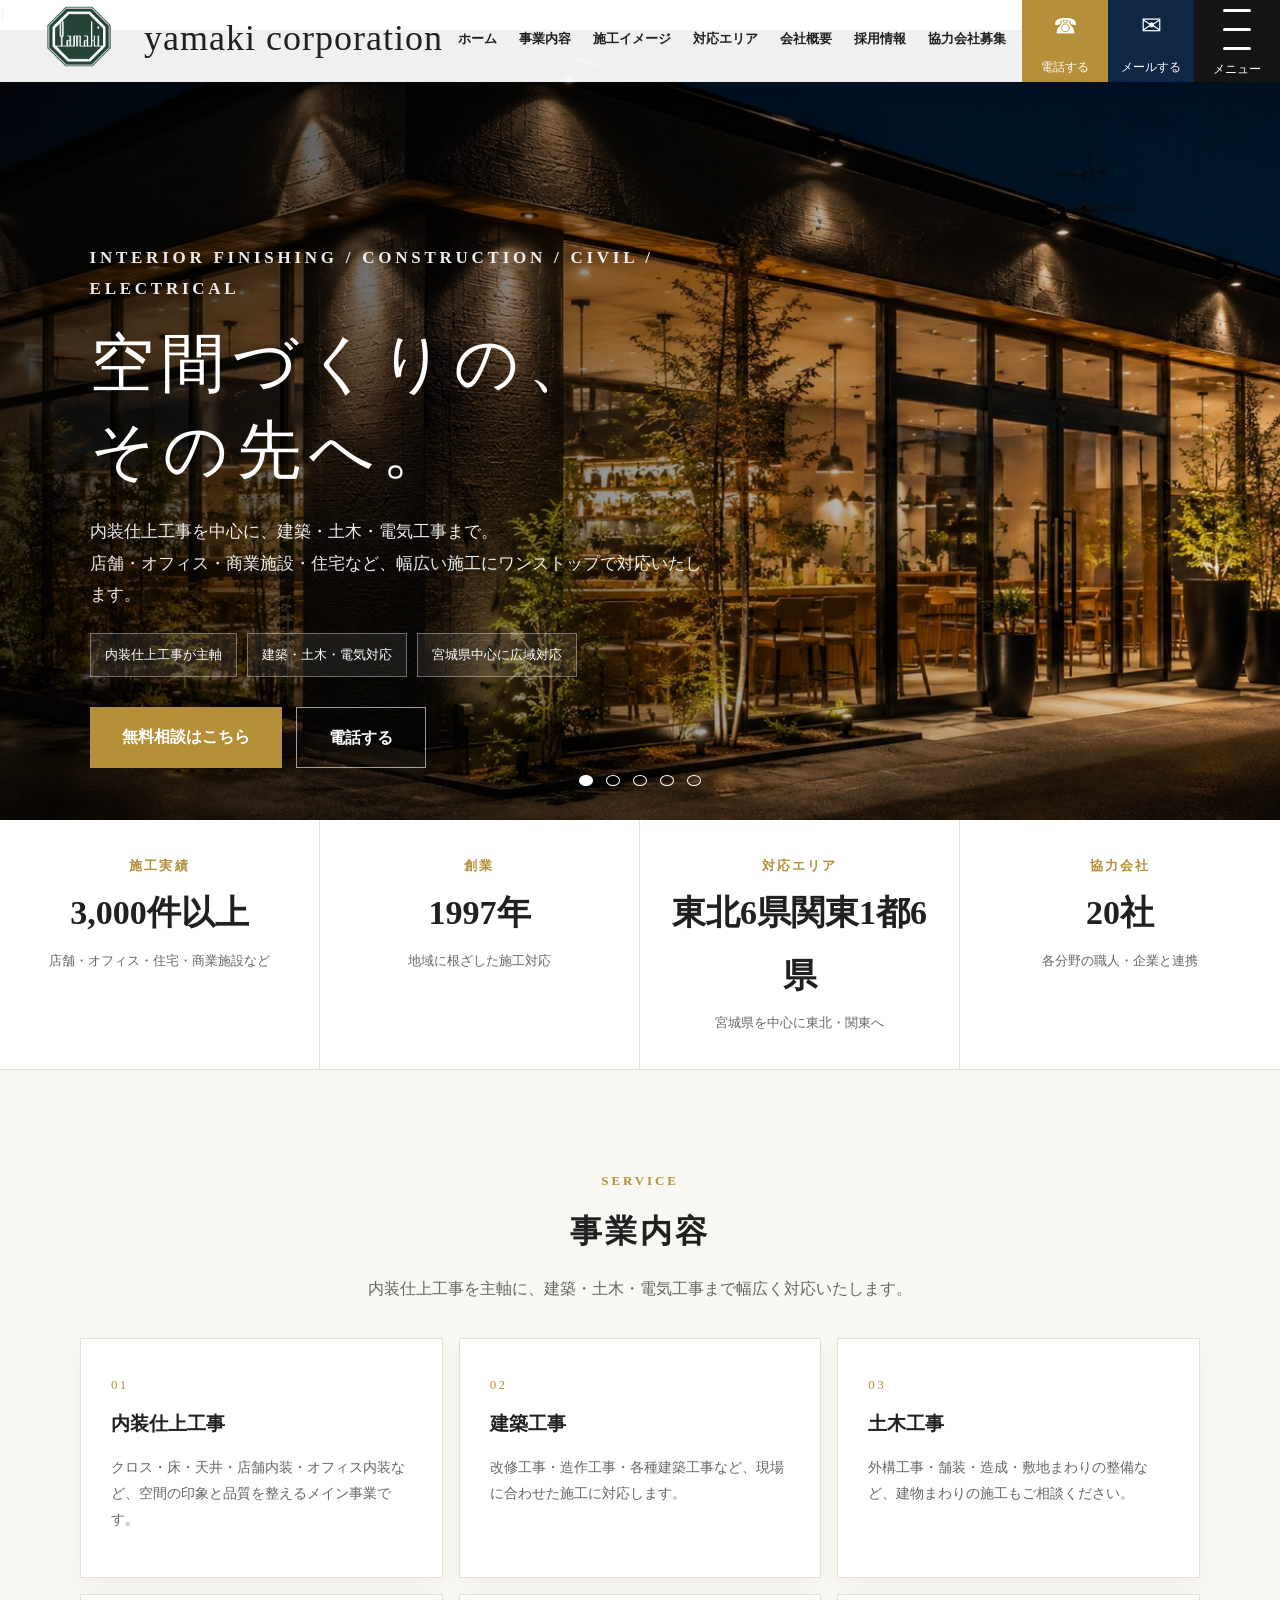
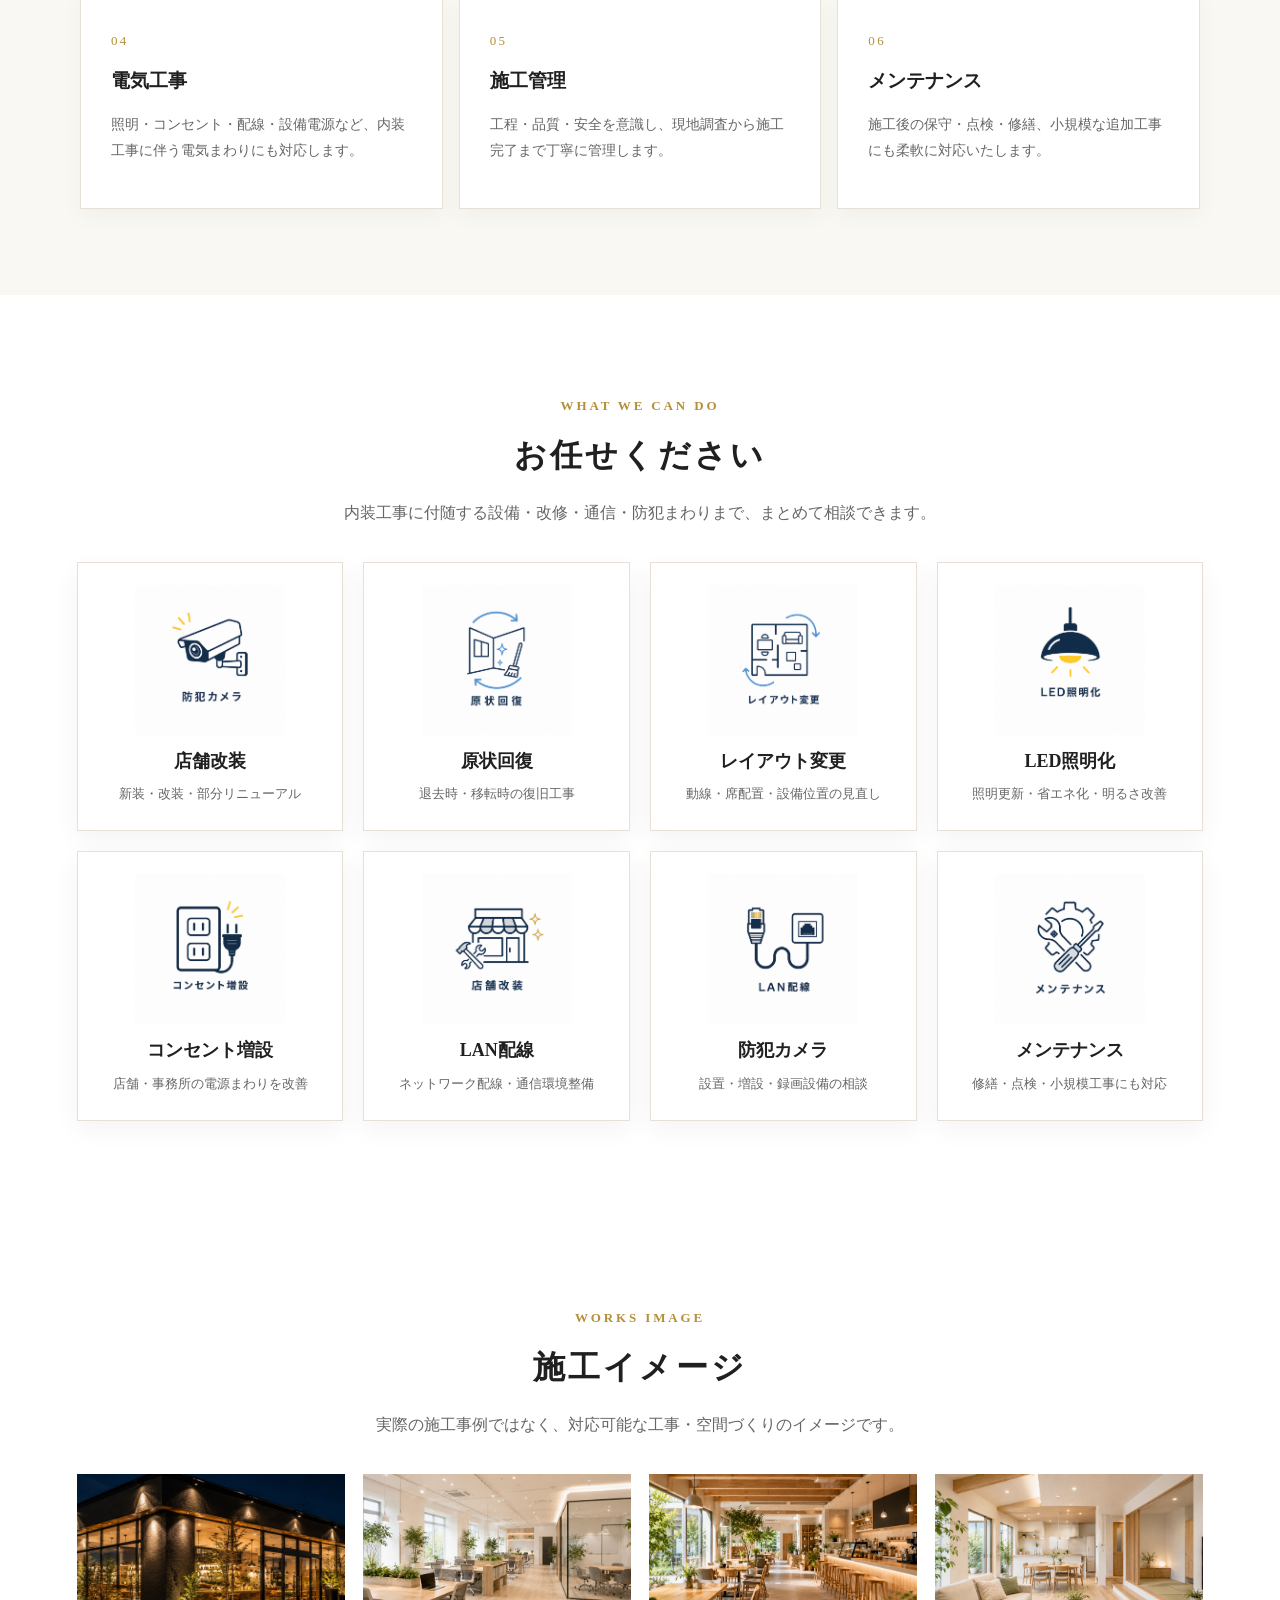
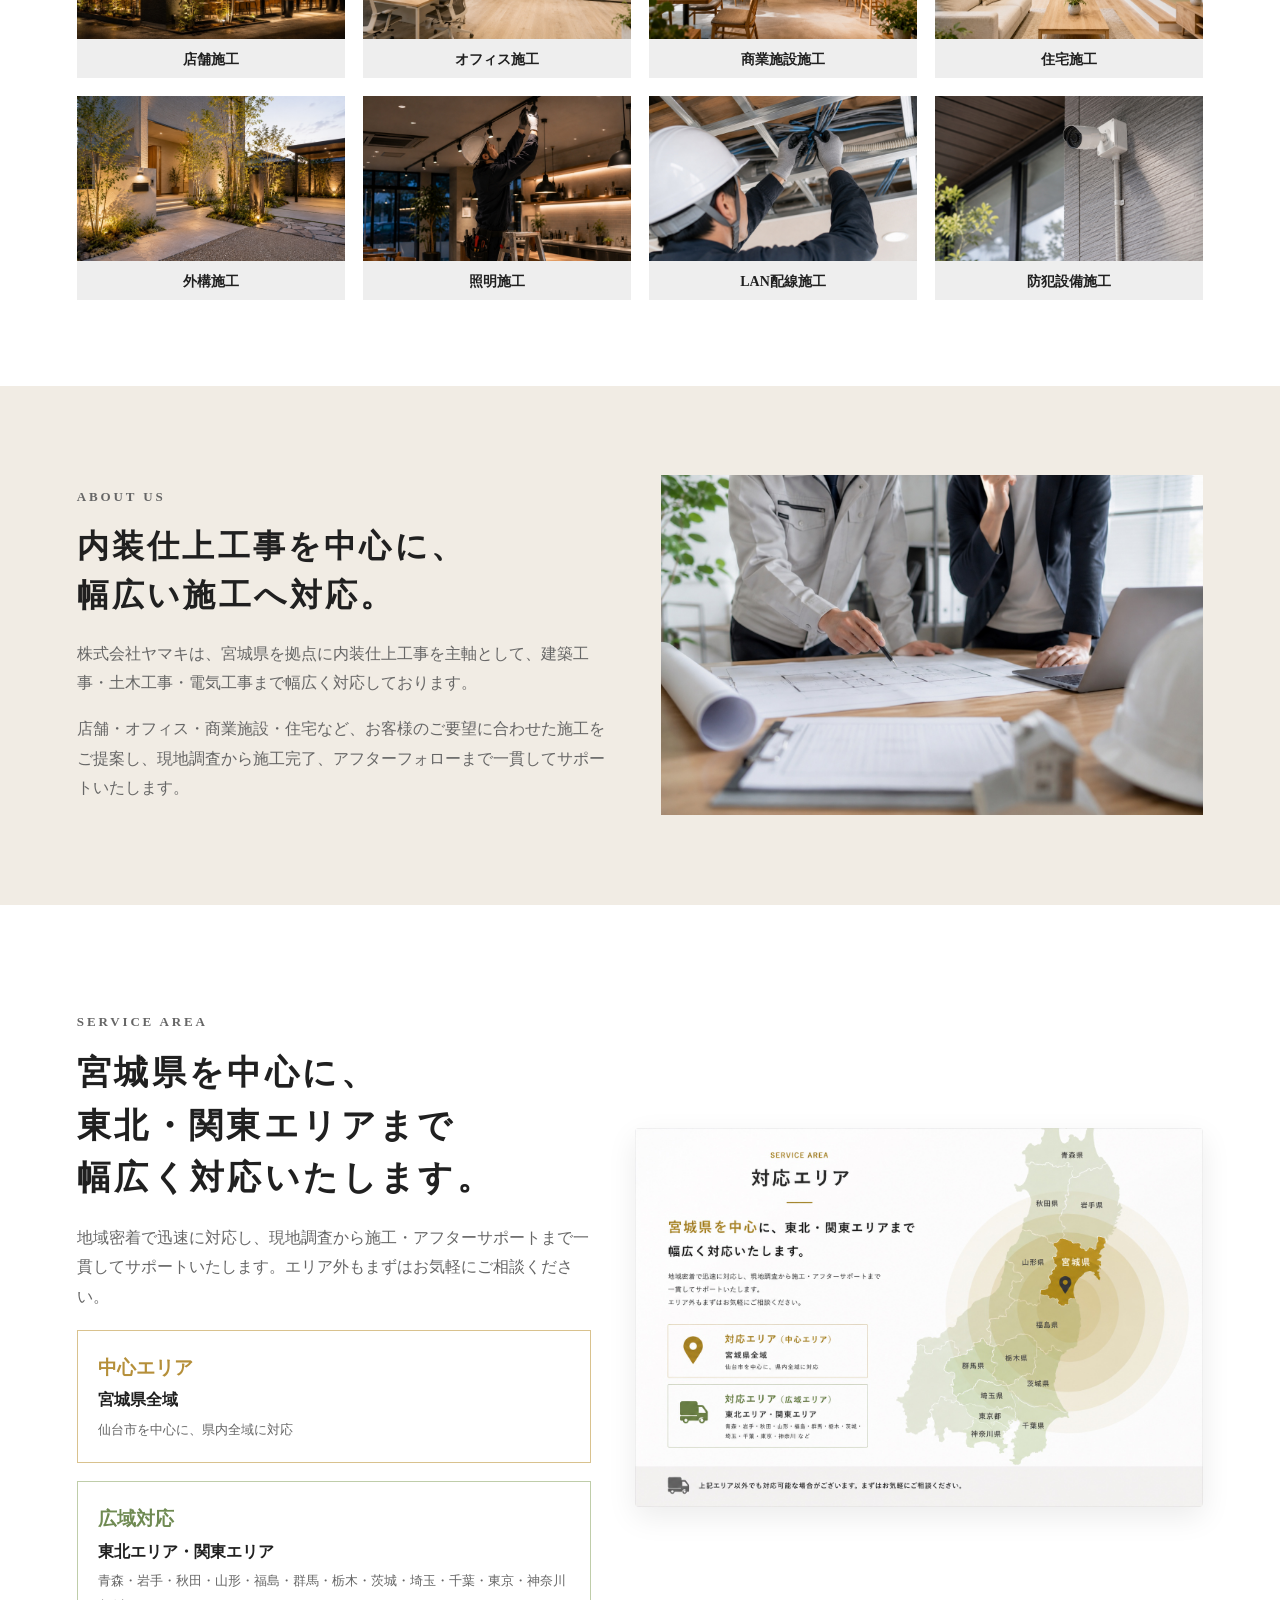
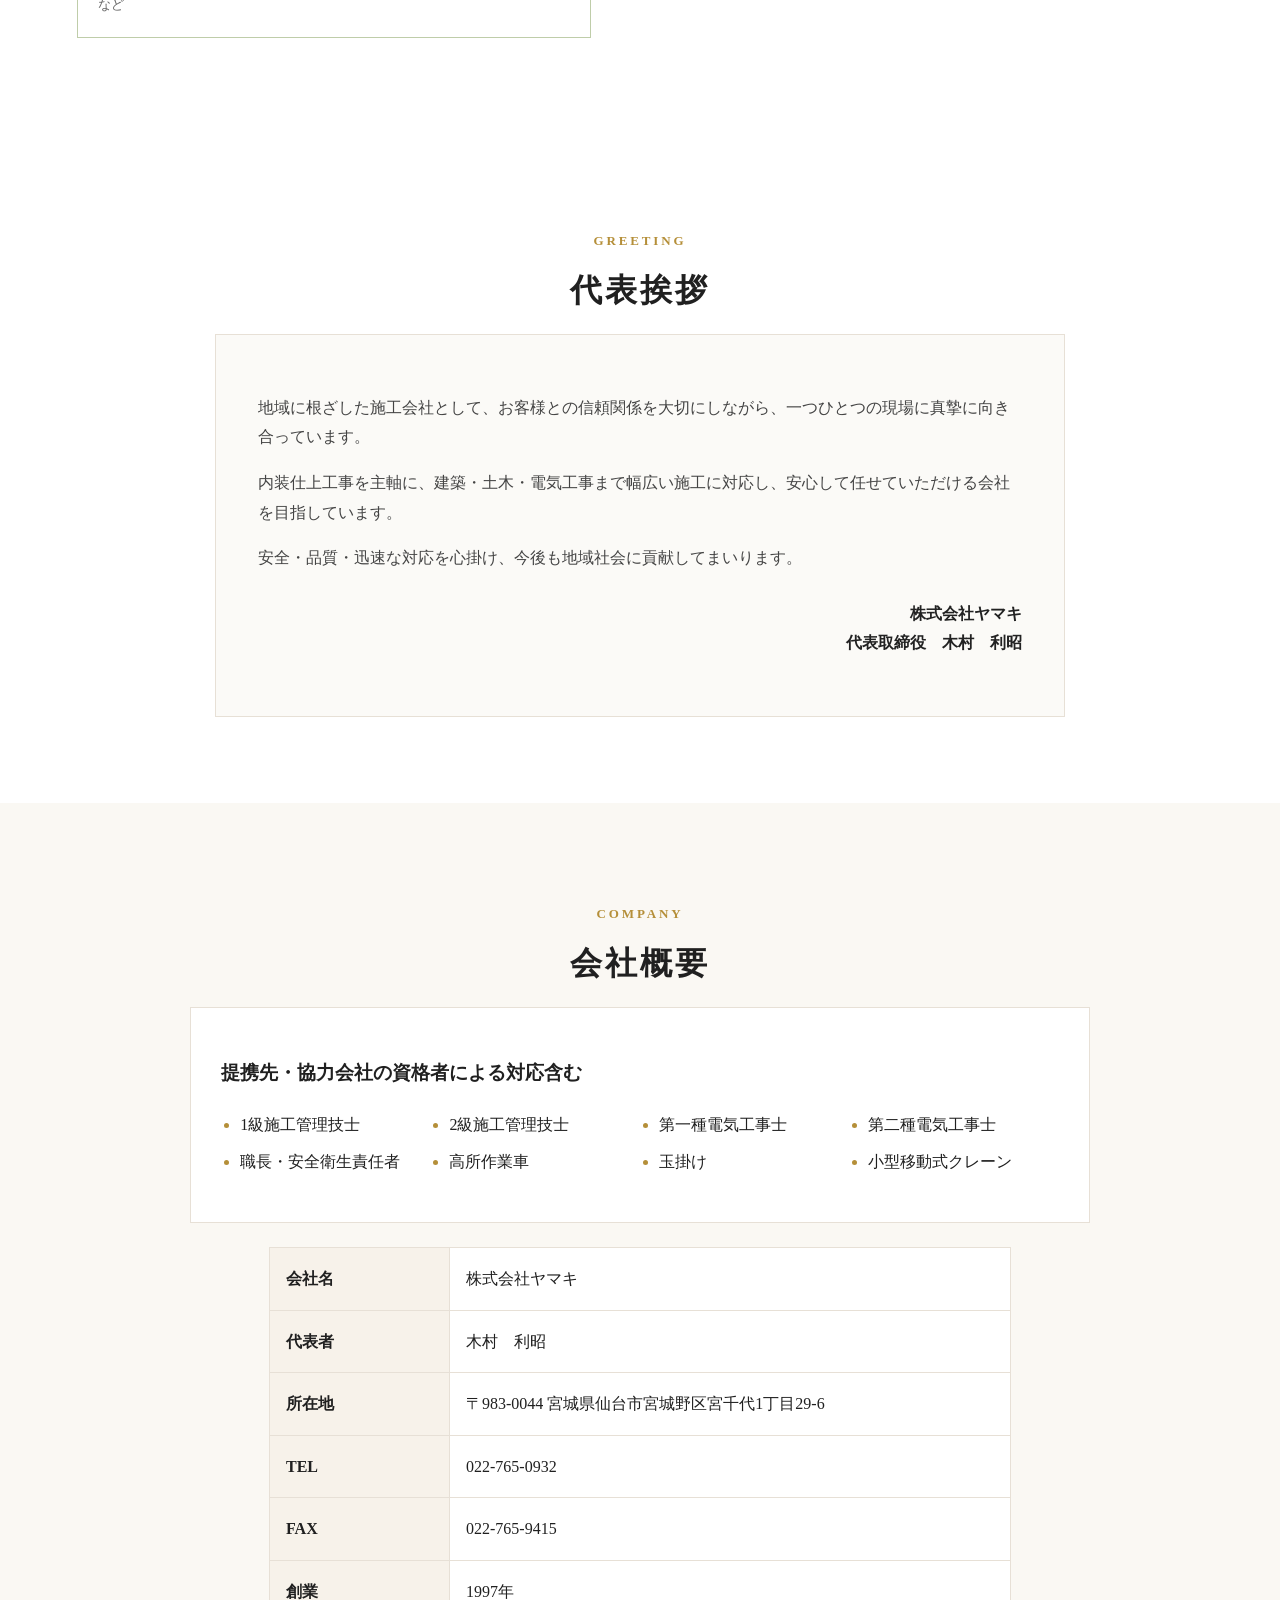
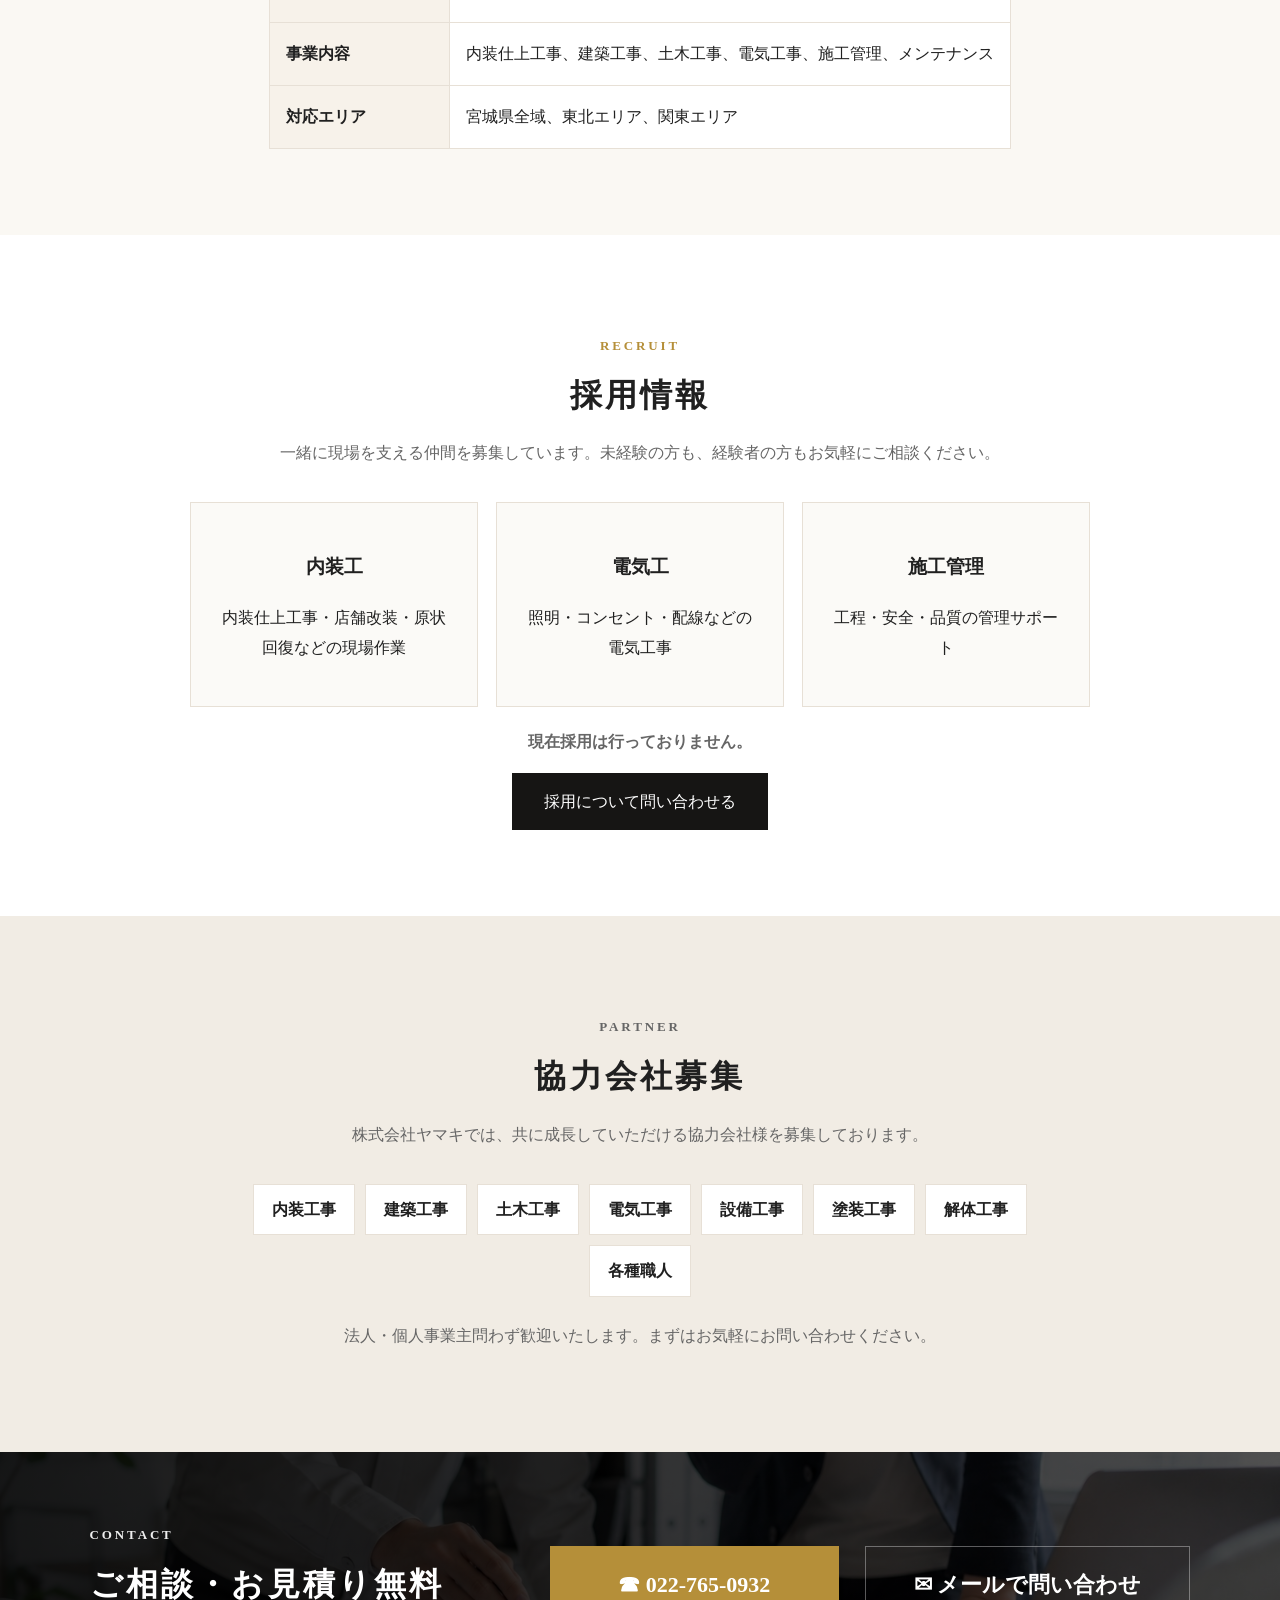
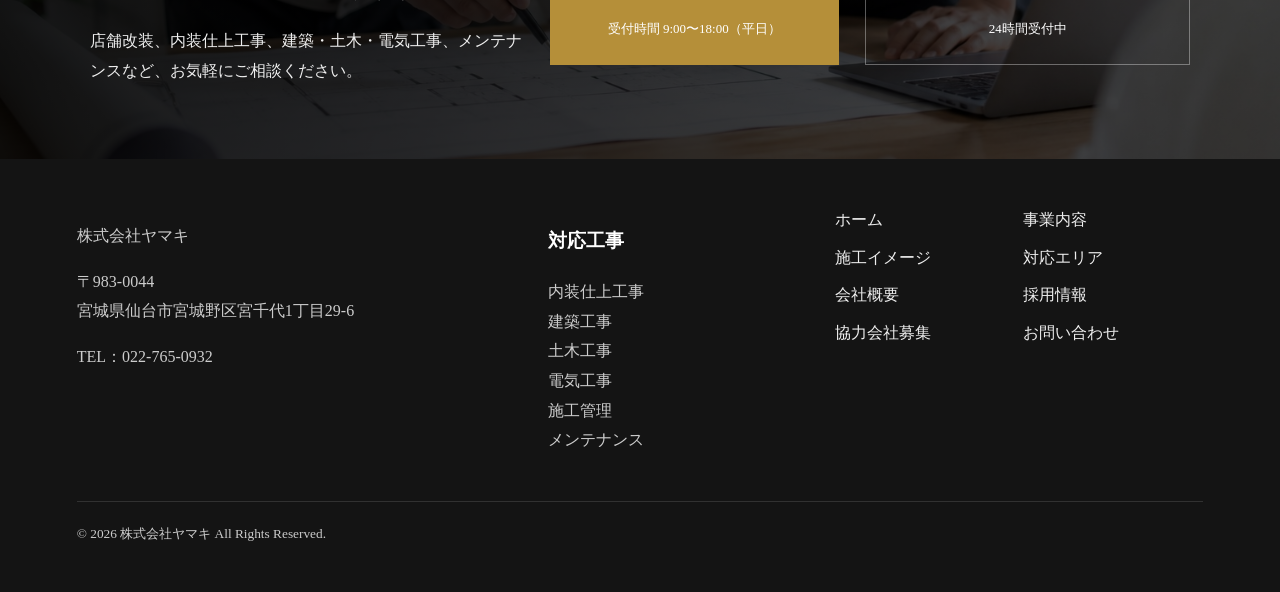
==== commit 3d02b84b: "Update index.html" ====
--- a/index.html
+++ b/index.html
@@ -2,10 +2,11 @@
 <html lang="ja">
 <head>
   <meta charset="UTF-8" />
-  <meta name="viewport" content="width=device-width, initial-scale=1.0" />
+  <meta name="viewport" content="width=device-width, initial-scale=1.0" />f
   <title>株式会社ヤマキ | 内装仕上工事・建築・土木・電気工事</title>
   <meta name="description" content="宮城県を中心に、内装仕上工事を主軸として建築工事・土木工事・電気工事・通信工事・防犯設備工事まで幅広く対応する総合施工会社です。">
   <link rel="stylesheet" href="style.css" />
+  <meta name="google-site-verification" content="hVA4RblW9qIQpt2o5ar2Iu0RIQEDZ_xrqDP0bEOciqw" />
 </head>
 <body>
 <header class="site-header">
@@ -27,7 +28,7 @@
   </nav>
   <div class="actions">
     <a class="action tel" href="tel:022-765-0932"><span>☎</span><small>電話する</small></a>
-    <a class="action mail" href="mailto:info@example.com"><span>✉</span><small>メールする</small></a>
+    <a class="action mail" href="contact.html"><span>✉</span><small>メールする</small></a>
     <button class="menu" id="menuBtn" aria-label="メニュー"><span></span><span></span><span></span><small>メニュー</small></button>
   </div>
 </header>
@@ -41,7 +42,7 @@
   <a href="#company">会社概要</a>
   <a href="#recruit">採用情報</a>
   <a href="#partner">協力会社募集</a>
-  <a href="#contact">お問い合わせ</a>
+  <a href="contact">お問い合わせ</a>
 </div>
 
 <section id="top" class="hero">
@@ -61,7 +62,7 @@
       <span>宮城県中心に広域対応</span>
     </div>
     <div class="hero-buttons">
-      <a href="#contact">無料相談はこちら</a>
+      <a href="contact">無料相談はこちら</a>
       <a href="tel:0220000000" class="outline">電話する</a>
     </div>
   </div>
@@ -192,7 +193,7 @@
     <article><h3>施工管理</h3><p>工程・安全・品質の管理サポート</p></article>
   </div>
   <p class="recruit-note">現在採用は行っておりません。</p>
-  <a class="recruit-btn" href="#contact">採用について問い合わせる</a>
+  <a class="recruit-btn" href="#contact.html">採用について問い合わせる</a>
 </section>
 
 <section id="partner" class="partner section">
@@ -212,7 +213,7 @@
     <p>店舗改装、内装仕上工事、建築・土木・電気工事、メンテナンスなど、お気軽にご相談ください。</p>
   </div>
   <a class="contact-tel" href="tel:022-765-0932">☎ 022-765-0932<br><small>受付時間 9:00〜18:00（平日）</small></a>
-  <a class="contact-mail" href="mailto:info@example.com">✉ メールで問い合わせ<br><small>24時間受付中</small></a>
+  <a class="contact-mail" href="#contact.html">✉ メールで問い合わせ<br><small>24時間受付中</small></a>
 </section>
 </main>
 
